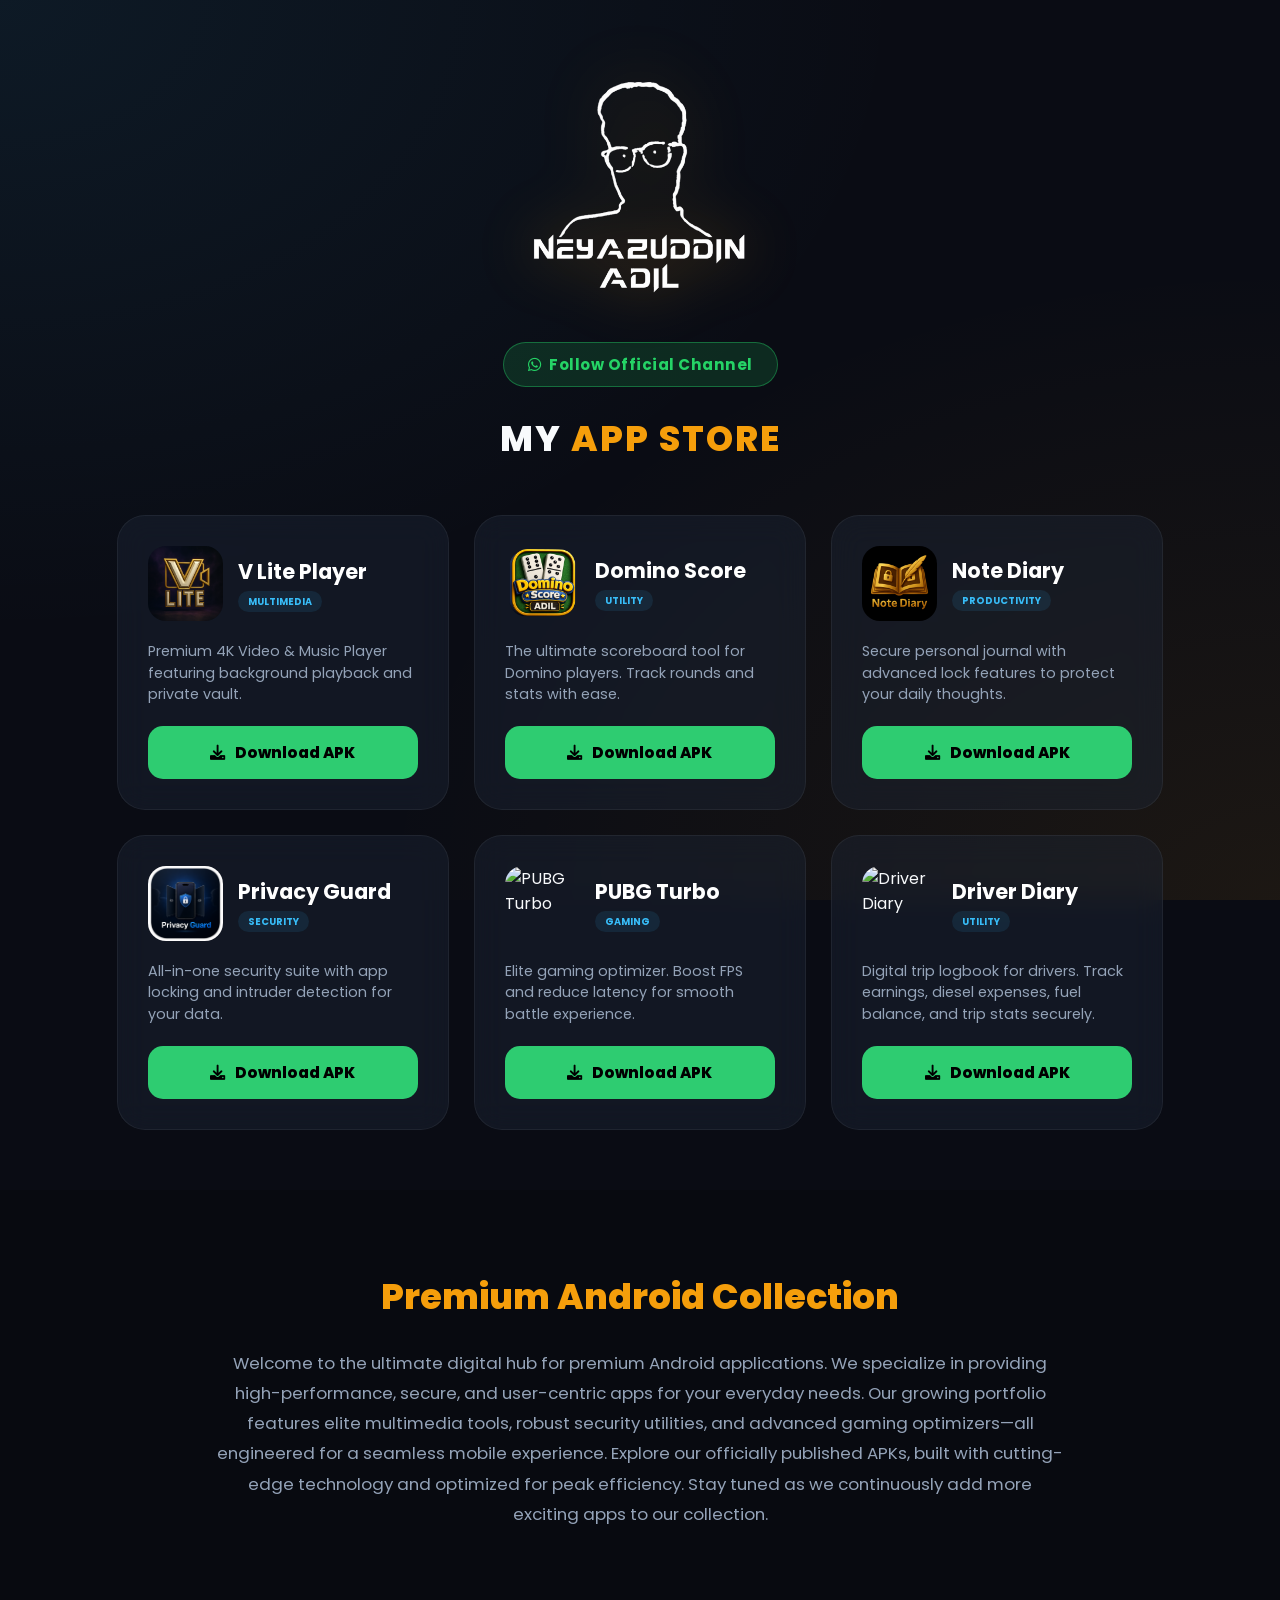
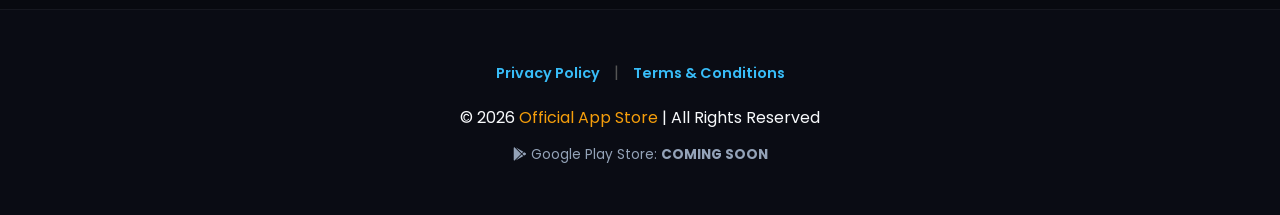
==== index.html @ af8b0c81 "Update index.html" ====
<!DOCTYPE html>
<html lang="en">
<head>
    <meta charset="UTF-8">
    <meta name="viewport" content="width=device-width, initial-scale=1.0">
    <title>Premium App Store | Official Android Collection</title>
    <link rel="stylesheet" href="style.css">
    <link rel="stylesheet" href="https://cdnjs.cloudflare.com/ajax/libs/font-awesome/6.0.0/css/all.min.css">
    <link href="https://fonts.googleapis.com/css2?family=Poppins:wght@300;400;600;800&display=swap" rel="stylesheet">
</head>
<body>

    <!-- TOP SECTION: Logo, WhatsApp Channel Button and Title -->
    <header class="hero">
        <div class="hero-content">
            <img src="logo.png" alt="Dev Logo" class="hero-logo">
            
            <!-- OFFICIAL WHATSAPP CHANNEL BUTTON -->
            <div class="follow-section">
                <a href="https://whatsapp.com/channel/0029VbCI6YzKwqSX5oDq5Q0c" class="follow-btn" target="_blank">
                    <i class="fa-brands fa-whatsapp"></i> Follow Official Channel
                </a>
            </div>

            <h1 class="main-title">MY <span class="gold-text">APP STORE</span></h1>
        </div>
    </header>

    <!-- APPS GRID SECTION -->
    <section class="apps-section" id="apps">
        <div class="app-grid">
            
            <!-- App 1: V Lite Player -->
            <div class="app-card">
                <div class="app-top">
                    <img src="vlite.png" alt="V Lite" class="app-icon">
                    <div class="title-grp">
                        <h3>V Lite Player</h3>
                        <span class="badge">Multimedia</span>
                    </div>
                </div>
                <p>Premium 4K Video & Music Player featuring background playback and private vault.</p>
                <a href="https://github.com/neyazuddin-apps/V-Lite-Player/releases/download/v1.0.0/V.Lite_1.0.0.apk" class="download-btn">
                    <i class="fa-solid fa-download"></i> Download APK
                </a>
            </div>

            <!-- App 2: Domino Score -->
            <div class="app-card">
                <div class="app-top">
                    <img src="domino.png" alt="Domino" class="app-icon">
                    <div class="title-grp">
                        <h3>Domino Score</h3>
                        <span class="badge">Utility</span>
                    </div>
                </div>
                <p>The ultimate scoreboard tool for Domino players. Track rounds and stats with ease.</p>
                <a href="https://github.com/neyazuddin-apps/Domino-Score-/releases/download/v1.0.0/Domino.Score_1.0.apk" class="download-btn">
                    <i class="fa-solid fa-download"></i> Download APK
                </a>
            </div>

            <!-- App 3: Note Diary -->
            <div class="app-card">
                <div class="app-top">
                    <img src="note.png" alt="Note Diary" class="app-icon">
                    <div class="title-grp">
                        <h3>Note Diary</h3>
                        <span class="badge">Productivity</span>
                    </div>
                </div>
                <p>Secure personal journal with advanced lock features to protect your daily thoughts.</p>
                <a href="https://github.com/neyazuddin-apps/Note-Diary/releases/download/v1.0.0/Note.Diary_1.0.apk" class="download-btn">
                    <i class="fa-solid fa-download"></i> Download APK
                </a>
            </div>

            <!-- App 4: Privacy Guard -->
            <div class="app-card">
                <div class="app-top">
                    <img src="privacy.png" alt="Privacy Guard" class="app-icon">
                    <div class="title-grp">
                        <h3>Privacy Guard</h3>
                        <span class="badge">Security</span>
                    </div>
                </div>
                <p>All-in-one security suite with app locking and intruder detection for your data.</p>
                <a href="https://github.com/neyazuddin-apps/Privacy-Guard/releases/download/v1.0.0/Privacy.Guard_1.0.apk" class="download-btn">
                    <i class="fa-solid fa-download"></i> Download APK
                </a>
            </div>

            <!-- App 5: PUBG Turbo -->
            <div class="app-card">
                <div class="app-top">
                    <img src="pubg.png" alt="PUBG Turbo" class="app-icon">
                    <div class="title-grp">
                        <h3>PUBG Turbo</h3>
                        <span class="badge">Gaming</span>
                    </div>
                </div>
                <p>Elite gaming optimizer. Boost FPS and reduce latency for smooth battle experience.</p>
                <a href="https://github.com/neyazuddin-apps/PUBG-Turbo/releases/download/v1.0.0/PUBG.TURBO_1.0.apk" class="download-btn">
                    <i class="fa-solid fa-download"></i> Download APK
                </a>
            </div>

            <!-- App 6: Driver Diary (Sabse Niche) -->
            <div class="app-card">
                <div class="app-top">
                    <img src="driver.png" alt="Driver Diary" class="app-icon">
                    <div class="title-grp">
                        <h3>Driver Diary</h3>
                        <span class="badge">Utility</span>
                    </div>
                </div>
                <p>Digital trip logbook for drivers. Track earnings, diesel expenses, fuel balance, and trip stats securely.</p>
                <a href="https://github.com/neyazuddin-apps/Driver-Diary/releases/download/v1.0/Driver-Diary-v1.0.apk" class="download-btn">
                    <i class="fa-solid fa-download"></i> Download APK
                </a>
            </div>

        </div>
    </section>

    <!-- BOTTOM SECTION: General Details -->
    <section class="details-section">
        <div class="details-content">
            <h2 class="gold-text">Premium Android Collection</h2>
            <p>Welcome to the ultimate digital hub for premium Android applications. We specialize in providing high-performance, secure, and user-centric apps for your everyday needs. Our growing portfolio features elite multimedia tools, robust security utilities, and advanced gaming optimizers—all engineered for a seamless mobile experience. Explore our officially published APKs, built with cutting-edge technology and optimized for peak efficiency. Stay tuned as we continuously add more exciting apps to our collection.</p>
        </div>
    </section>

    <!-- FOOTER: Policy Links -->
    <footer>
        <div class="footer-links">
            <a href="privacy.html">Privacy Policy</a>
            <span class="separator">|</span>
            <a href="terms.html">Terms &amp; Conditions</a>
        </div>
        <p>&copy; 2026 <span class="gold-text">Official App Store</span> | All Rights Reserved</p>
        <div class="footer-tags">
            <span><i class="fa-brands fa-google-play"></i> Google Play Store: <b>COMING SOON</b></span>
        </div>
    </footer>

</body>
</html>
---- style.css ----
:root {
    --bg-main: #0a0c14;
    --bg-surface: rgba(30, 41, 59, 0.4);
    --accent: #38bdf8;
    --green-btn: #2ecc71;
    --whatsapp: #25D366; /* WhatsApp Official Green */
    --gold: #f59e0b;
    --text-main: #f8fafc;
    --text-dim: #94a3b8;
}

* { margin: 0; padding: 0; box-sizing: border-box; font-family: 'Poppins', sans-serif; }

body {
    background: var(--bg-main);
    background-image: 
        radial-gradient(at 0% 0%, rgba(56, 189, 248, 0.08) 0px, transparent 50%),
        radial-gradient(at 100% 100%, rgba(245, 158, 11, 0.08) 0px, transparent 50%);
    background-attachment: fixed;
    color: var(--text-main);
    overflow-x: hidden;
    scroll-behavior: smooth;
}

/* --- Top Header Section --- */
.hero {
    padding: 60px 20px 20px 20px;
    text-align: center;
}

.hero-logo { 
    width: 260px; 
    height: auto;
    filter: drop-shadow(0 0 30px rgba(245, 158, 11, 0.4));
}

/* --- WhatsApp Join Button --- */
.follow-section {
    margin-top: 15px;
    margin-bottom: 25px;
}

.follow-btn {
    display: inline-flex;
    align-items: center;
    gap: 8px;
    background: rgba(37, 211, 102, 0.15); /* Glassy WhatsApp Green */
    color: var(--whatsapp);
    border: 1px solid rgba(37, 211, 102, 0.4);
    padding: 10px 24px;
    border-radius: 50px;
    font-size: 0.95rem;
    font-weight: 700;
    text-decoration: none;
    transition: 0.3s ease;
    letter-spacing: 0.5px;
}

.follow-btn:hover {
    background: var(--whatsapp);
    color: #0a0c14; /* Dark Text on hover */
    box-shadow: 0 8px 20px rgba(37, 211, 102, 0.3);
    transform: translateY(-3px);
}

.main-title {
    font-size: 2.2rem;
    font-weight: 800;
    margin-top: 10px;
    letter-spacing: 2px;
}

.gold-text { color: var(--gold); }

/* --- Apps Grid Section --- */
.apps-section { 
    padding: 30px 6% 60px 6%;
    max-width: 1200px; 
    margin: 0 auto; 
}

.app-grid {
    display: grid;
    grid-template-columns: repeat(auto-fit, minmax(310px, 1fr));
    gap: 25px;
}

.app-card {
    background: var(--bg-surface);
    backdrop-filter: blur(15px);
    padding: 30px;
    border-radius: 28px;
    border: 1px solid rgba(255, 255, 255, 0.06);
    transition: 0.3s ease;
    display: flex;
    flex-direction: column;
}

.app-card:hover { 
    transform: translateY(-8px); 
    background: rgba(30, 41, 59, 0.6); 
    border-color: var(--accent); 
}

.app-top { display: flex; align-items: center; gap: 15px; margin-bottom: 20px; }
.app-icon { width: 75px; height: 75px; border-radius: 18px; object-fit: cover; }
.title-grp h3 { font-size: 1.3rem; font-weight: 700; color: #fff; }
.badge { font-size: 0.6rem; color: var(--accent); background: rgba(56, 189, 248, 0.1); padding: 4px 10px; border-radius: 50px; font-weight: 700; text-transform: uppercase; }

.app-card p { color: var(--text-dim); line-height: 1.5; margin-bottom: 20px; font-size: 0.9rem; flex-grow: 1; text-align: left; }

.download-stats {
    margin-bottom: 20px;
    font-size: 0.8rem;
    color: var(--accent);
    background: rgba(56, 189, 248, 0.06);
    padding: 8px 12px;
    border-radius: 10px;
    display: inline-flex;
    align-items: center;
    gap: 8px;
    font-weight: 700;
}

.download-btn {
    display: flex;
    align-items: center;
    justify-content: center;
    gap: 10px;
    background-color: var(--green-btn);
    color: #000 !important;
    padding: 15px;
    border-radius: 15px;
    text-decoration: none;
    font-weight: 800;
    font-size: 0.95rem;
    transition: 0.3s;
}

.download-btn:hover { background-color: #27ae60; transform: scale(1.02); box-shadow: 0 5px 15px rgba(46,204,113,0.3); }

/* --- BOTTOM SECTION: Premium Collection (Centered) --- */
.details-section {
    padding: 80px 10%;
    background: rgba(0, 0, 0, 0.2);
    text-align: center;
}

.details-content { max-width: 850px; margin: 0 auto; }
.details-content h2 { font-size: 2.2rem; font-weight: 800; margin-bottom: 25px; }
.details-content p { color: var(--text-dim); line-height: 1.8; font-size: 1.05rem; text-align: center; }
.details-content b { color: var(--gold); }

/* --- Footer & Policy Links --- */
footer { 
    padding: 50px 20px; 
    text-align: center; 
    border-top: 1px solid rgba(255, 255, 255, 0.05); 
}

.footer-links {
    margin-bottom: 20px;
}

.footer-links a {
    color: var(--accent);
    text-decoration: none;
    font-size: 0.9rem;
    font-weight: 600;
    transition: 0.3s;
}

.footer-links a:hover { color: var(--gold); text-decoration: underline; }
.separator { color: #555; margin: 0 10px; }

.footer-tags { margin-top: 15px; color: var(--text-dim); font-size: 0.85rem; }

/* Responsive Adjustments */
@media (max-width: 768px) {
    .hero-logo { width: 220px; }
    .main-title { font-size: 1.8rem; }
    .details-content h2 { font-size: 1.8rem; }
}
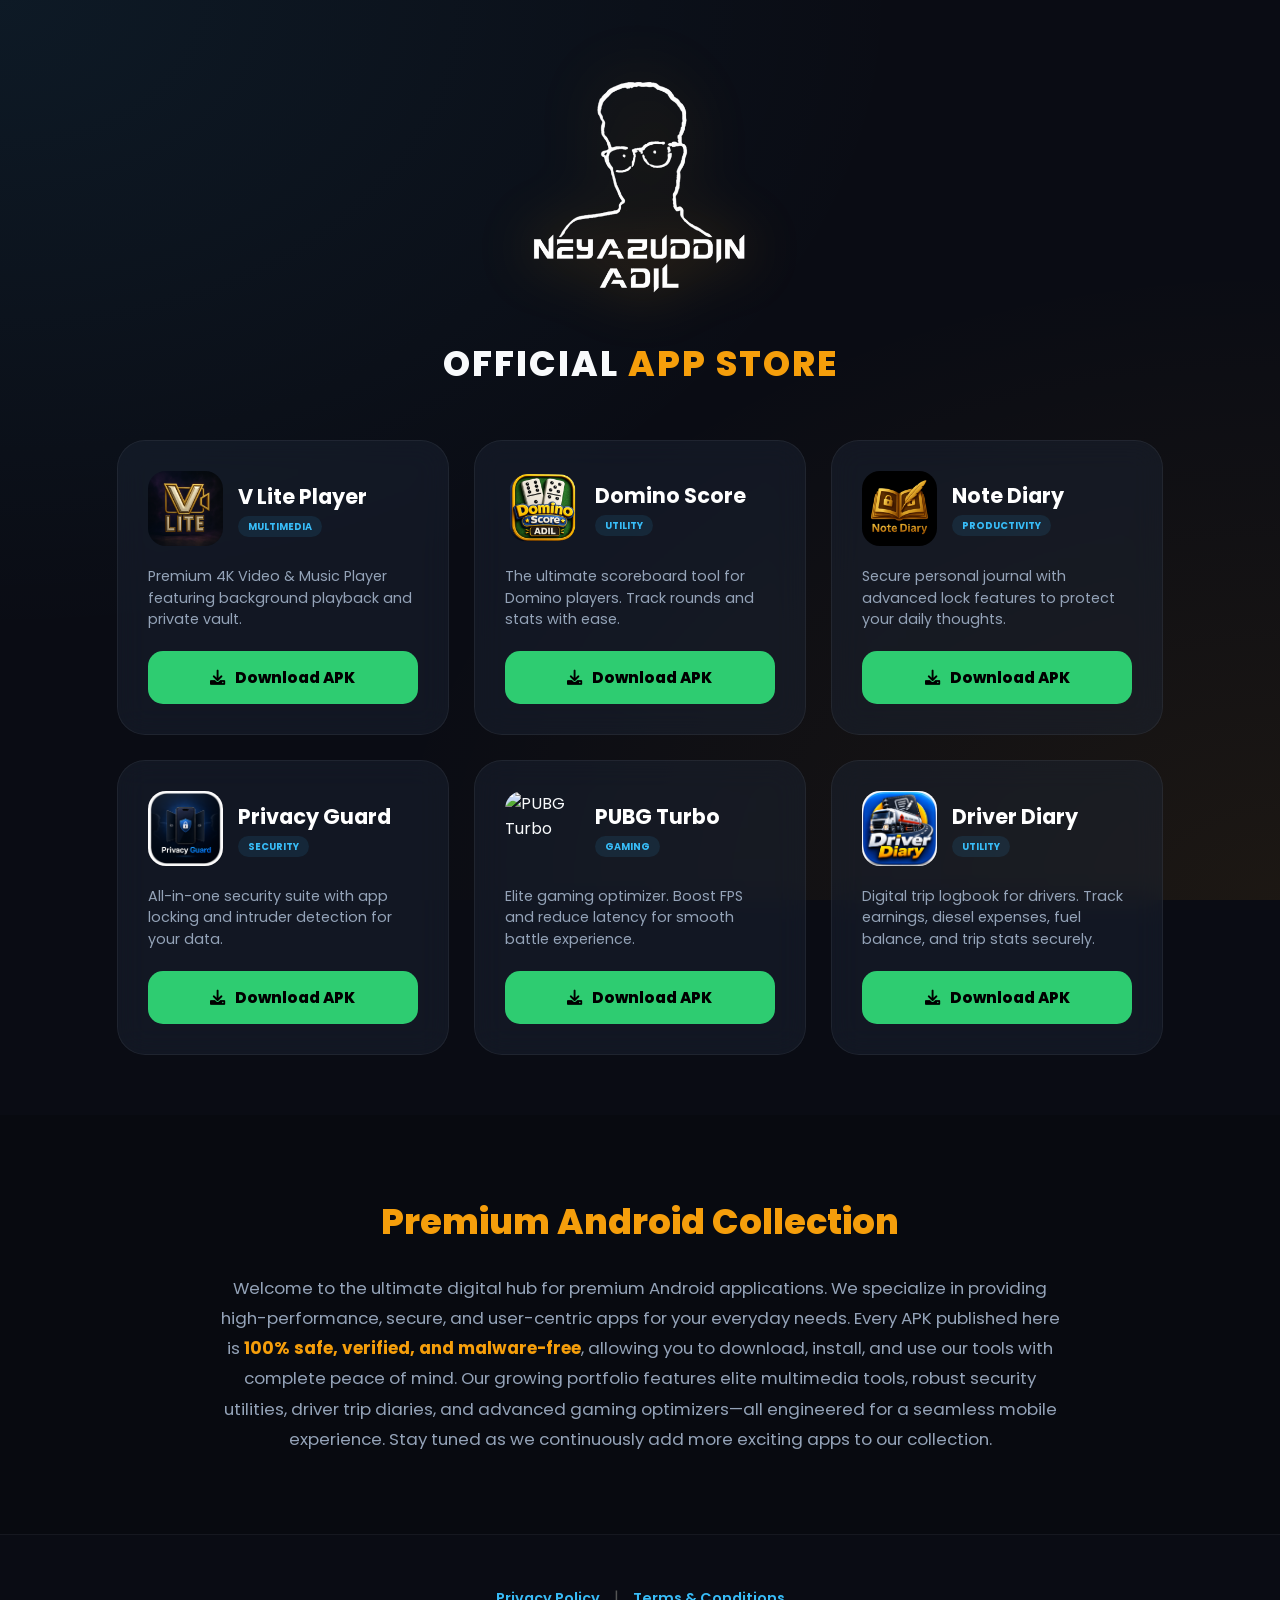
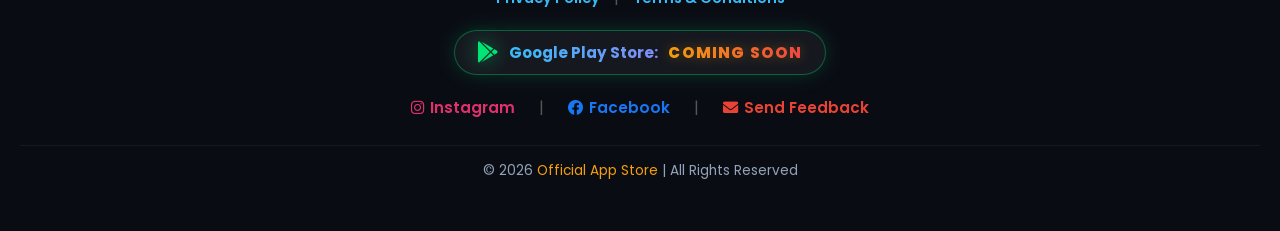
==== commit 2f1d8d97: "Update index.html" ====
--- a/index.html
+++ b/index.html
@@ -3,26 +3,18 @@
 <head>
     <meta charset="UTF-8">
     <meta name="viewport" content="width=device-width, initial-scale=1.0">
-    <title>Premium App Store | Official Android Collection</title>
+    <title>Neyazuddin App Store | Official Android Collection</title>
     <link rel="stylesheet" href="style.css">
     <link rel="stylesheet" href="https://cdnjs.cloudflare.com/ajax/libs/font-awesome/6.0.0/css/all.min.css">
     <link href="https://fonts.googleapis.com/css2?family=Poppins:wght@300;400;600;800&display=swap" rel="stylesheet">
 </head>
 <body>
 
-    <!-- TOP SECTION: Logo, WhatsApp Channel Button and Title -->
+    <!-- TOP SECTION: Logo and Title -->
     <header class="hero">
         <div class="hero-content">
             <img src="logo.png" alt="Dev Logo" class="hero-logo">
-            
-            <!-- OFFICIAL WHATSAPP CHANNEL BUTTON -->
-            <div class="follow-section">
-                <a href="https://whatsapp.com/channel/0029VbCI6YzKwqSX5oDq5Q0c" class="follow-btn" target="_blank">
-                    <i class="fa-brands fa-whatsapp"></i> Follow Official Channel
-                </a>
-            </div>
-
-            <h1 class="main-title">MY <span class="gold-text">APP STORE</span></h1>
+            <h1 class="main-title">OFFICIAL <span class="gold-text">APP STORE</span></h1>
         </div>
     </header>
 
@@ -123,25 +115,61 @@
         </div>
     </section>
 
-    <!-- BOTTOM SECTION: General Details -->
+    <!-- BOTTOM SECTION: 100% Safe & Trusted Apps Assurance -->
     <section class="details-section">
         <div class="details-content">
             <h2 class="gold-text">Premium Android Collection</h2>
-            <p>Welcome to the ultimate digital hub for premium Android applications. We specialize in providing high-performance, secure, and user-centric apps for your everyday needs. Our growing portfolio features elite multimedia tools, robust security utilities, and advanced gaming optimizers—all engineered for a seamless mobile experience. Explore our officially published APKs, built with cutting-edge technology and optimized for peak efficiency. Stay tuned as we continuously add more exciting apps to our collection.</p>
+            <p>Welcome to the ultimate digital hub for premium Android applications. We specialize in providing high-performance, secure, and user-centric apps for your everyday needs. Every APK published here is <b>100% safe, verified, and malware-free</b>, allowing you to download, install, and use our tools with complete peace of mind. Our growing portfolio features elite multimedia tools, robust security utilities, driver trip diaries, and advanced gaming optimizers—all engineered for a seamless mobile experience. Stay tuned as we continuously add more exciting apps to our collection.</p>
         </div>
     </section>
 
-    <!-- FOOTER: Policy Links -->
+    <!-- FOOTER: Policy Links, Play Store Badge, Socials & Bottom Copyright -->
     <footer>
         <div class="footer-links">
             <a href="privacy.html">Privacy Policy</a>
             <span class="separator">|</span>
             <a href="terms.html">Terms &amp; Conditions</a>
         </div>
-        <p>&copy; 2026 <span class="gold-text">Official App Store</span> | All Rights Reserved</p>
-        <div class="footer-tags">
-            <span><i class="fa-brands fa-google-play"></i> Google Play Store: <b>COMING SOON</b></span>
+
+        <!-- 🎨 COLORFUL & GLOWING GOOGLE PLAY STORE BADGE -->
+        <div class="footer-tags" style="margin: 18px 0 20px 0;">
+            <span style="display: inline-flex; align-items: center; gap: 10px; background: rgba(255, 255, 255, 0.05); padding: 10px 22px; border-radius: 50px; border: 1px solid rgba(0, 230, 118, 0.35); box-shadow: 0 0 20px rgba(0, 230, 118, 0.18);">
+                <!-- Glowing Google Play Logo -->
+                <i class="fa-brands fa-google-play" style="color: #00E676; font-size: 1.35rem; filter: drop-shadow(0 0 10px rgba(0, 230, 118, 0.6));"></i>
+                
+                <!-- Colorful Gradient Title -->
+                <span style="background: linear-gradient(90deg, #38BDF8, #818CF8); -webkit-background-clip: text; -webkit-text-fill-color: transparent; font-weight: 700; font-size: 0.95rem;">Google Play Store:</span>
+                
+                <!-- Glowing Gold/Orange Coming Soon Badge -->
+                <b style="background: linear-gradient(90deg, #F59E0B, #EF4444); -webkit-background-clip: text; -webkit-text-fill-color: transparent; font-weight: 800; font-size: 0.95rem; letter-spacing: 1.2px; filter: drop-shadow(0 0 6px rgba(245, 158, 11, 0.3));">COMING SOON</b>
+            </span>
         </div>
+
+        <!-- SOCIAL & FEEDBACK LINKS (WhatsApp Removed) -->
+        <div class="social-footer" style="margin: 15px 0 25px 0; display: flex; justify-content: center; align-items: center; gap: 14px; flex-wrap: wrap;">
+            
+            <!-- 1. Instagram -->
+            <a href="https://instagram.com/neyazuddin__adil" target="_blank" style="color: #E1306C; text-decoration: none; font-size: 0.95rem; font-weight: 600; display: inline-flex; align-items: center; gap: 6px;">
+                <i class="fa-brands fa-instagram"></i> Instagram
+            </a>
+            <span class="separator" style="color: #555;">|</span>
+            
+            <!-- 2. Facebook -->
+            <a href="https://www.facebook.com/profile.php?id=100048943242608" target="_blank" style="color: #1877F2; text-decoration: none; font-size: 0.95rem; font-weight: 600; display: inline-flex; align-items: center; gap: 6px;">
+                <i class="fa-brands fa-facebook"></i> Facebook
+            </a>
+            <span class="separator" style="color: #555;">|</span>
+
+            <!-- 3. Feedback Gmail -->
+            <a href="mailto:neyazuddin8882@gmail.com?subject=App%20Feedback%20%26%20Suggestion&amp;body=Hi%20Neyazuddin,%0A%0AI%20am%20using%20your%20apps%20and%20wanted%20to%20share%20this%20feedback:%0A%0A" style="color: #EA4335; text-decoration: none; font-size: 0.95rem; font-weight: 600; display: inline-flex; align-items: center; gap: 6px;">
+                <i class="fa-solid fa-envelope"></i> Send Feedback
+            </a>
+        </div>
+
+        <!-- COPYRIGHT: SABSE NICHE (BILKUL LAST MEIN) -->
+        <p style="margin-top: 20px; font-size: 0.85rem; color: var(--text-dim); border-top: 1px solid rgba(255, 255, 255, 0.05); padding-top: 15px;">
+            &copy; 2026 <span class="gold-text">Official App Store</span> | All Rights Reserved
+        </p>
     </footer>
 
 </body>
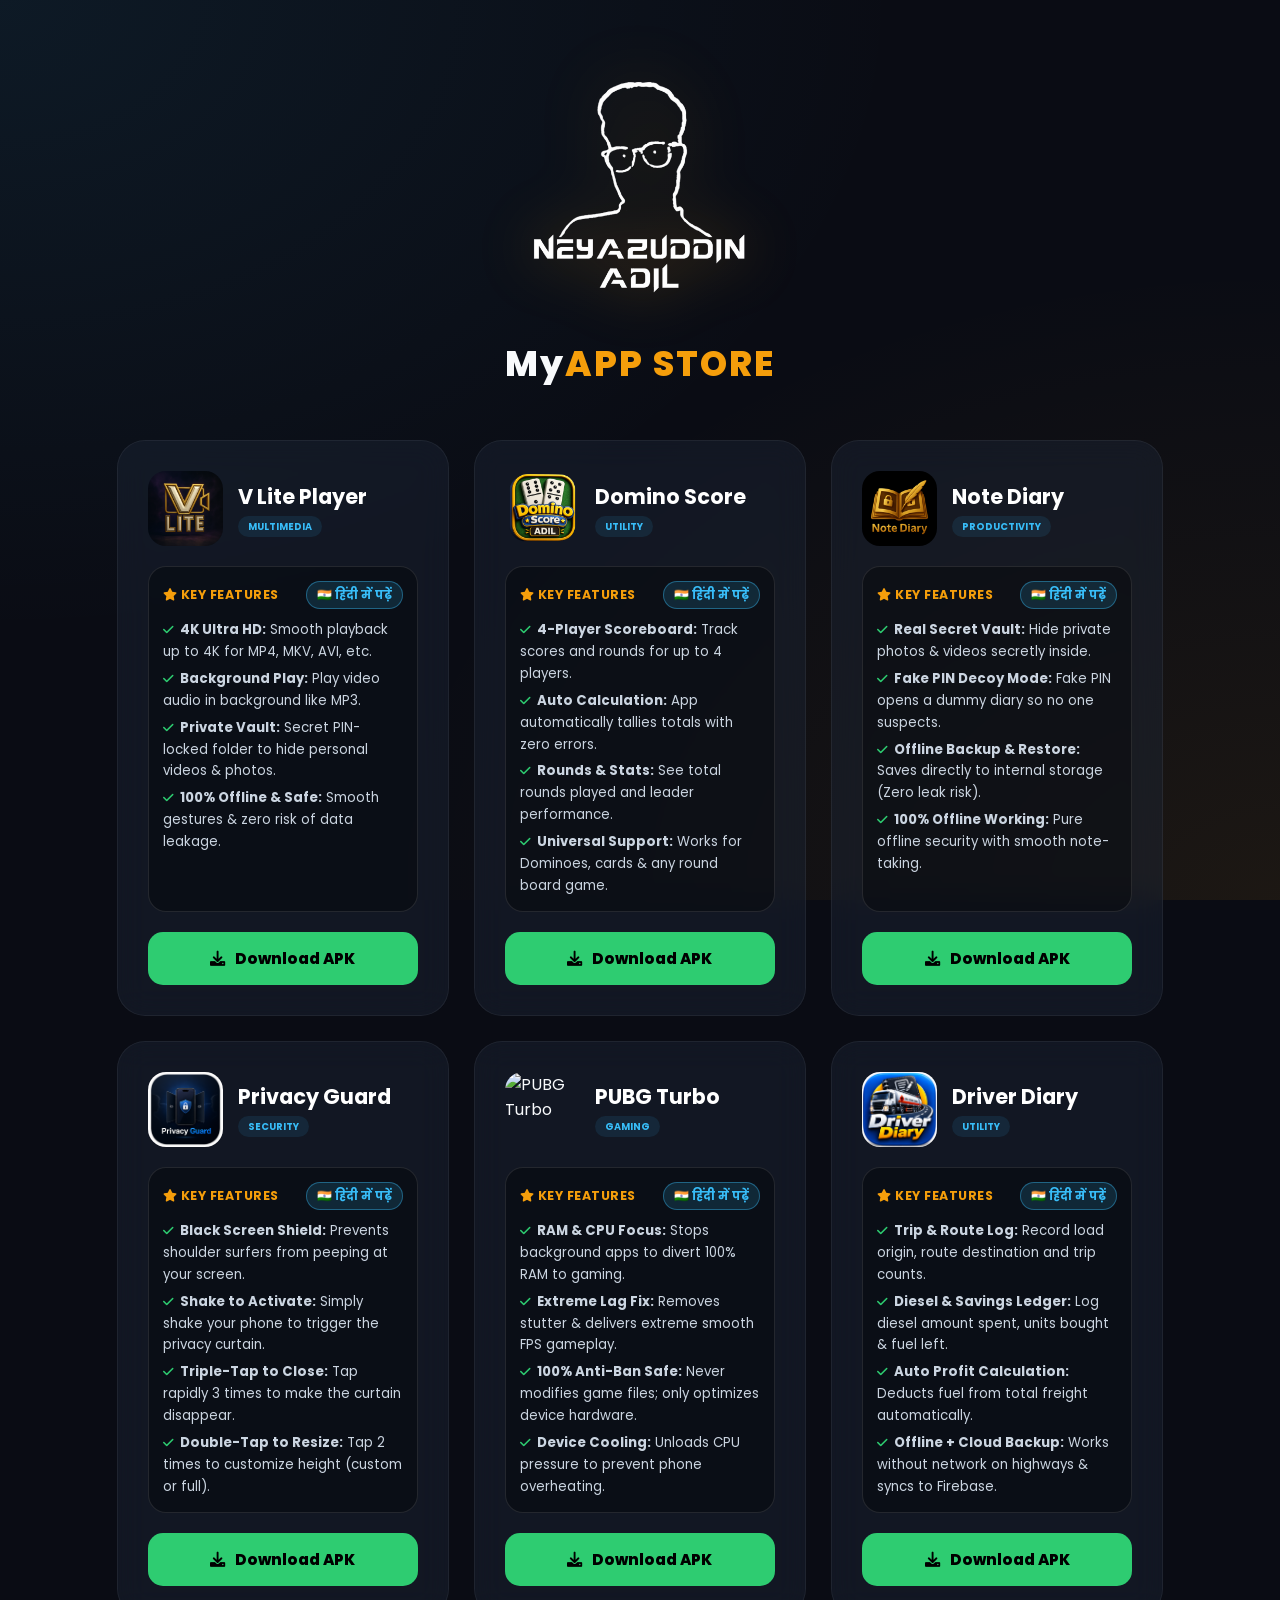
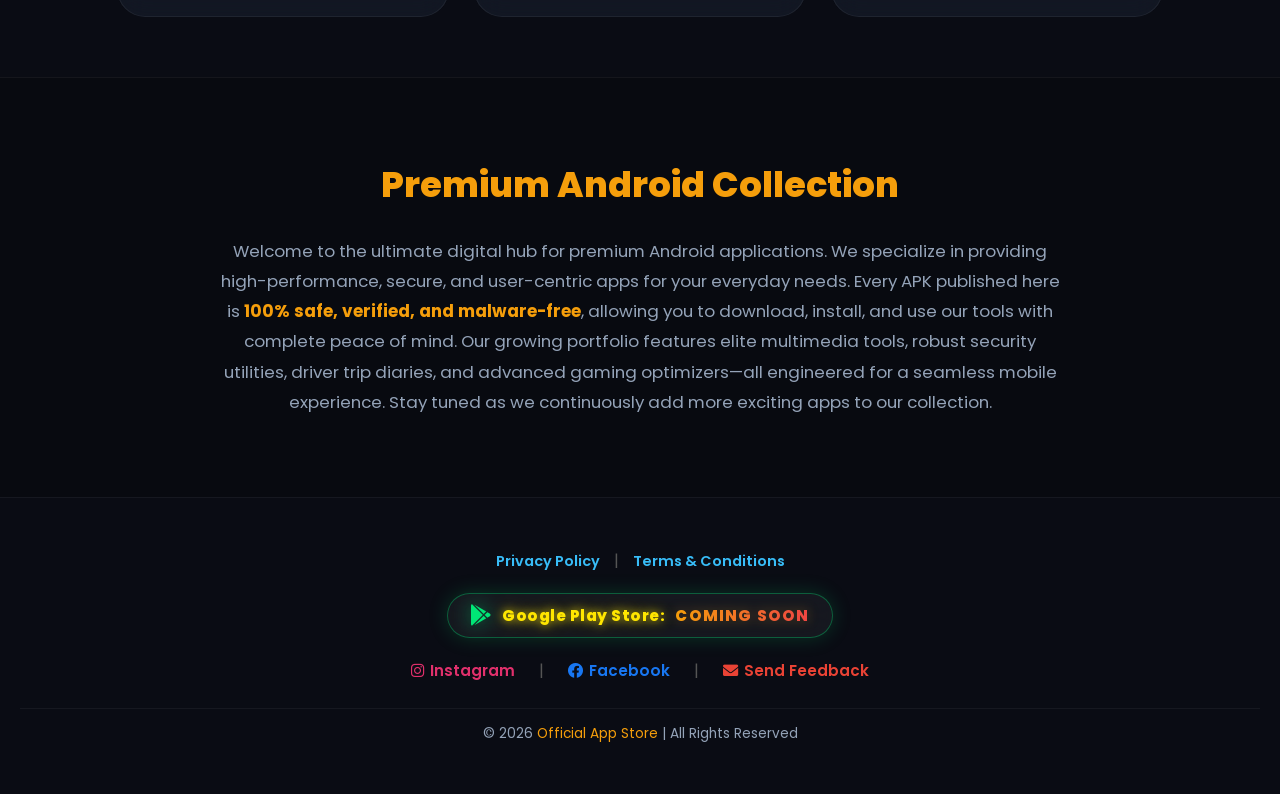
==== commit c0ad53af: "Update index.html" ====
--- a/index.html
+++ b/index.html
@@ -14,7 +14,7 @@
     <header class="hero">
         <div class="hero-content">
             <img src="logo.png" alt="Dev Logo" class="hero-logo">
-            <h1 class="main-title">OFFICIAL <span class="gold-text">APP STORE</span></h1>
+            <h1 class="main-title">My<span class="gold-text">APP STORE</span></h1>
         </div>
     </header>
 
@@ -31,7 +31,35 @@
                         <span class="badge">Multimedia</span>
                     </div>
                 </div>
-                <p>Premium 4K Video & Music Player featuring background playback and private vault.</p>
+
+                <!-- Features Box (Pehle wala paragraph hata diya) -->
+                <div class="features-box" style="margin-bottom: 20px; flex-grow: 1; background: rgba(0, 0, 0, 0.35); border: 1px solid rgba(255, 255, 255, 0.1); border-radius: 18px; padding: 14px;">
+                    <div style="display: flex; justify-content: space-between; align-items: center; margin-bottom: 10px;">
+                        <span style="font-size: 0.78rem; font-weight: 700; color: var(--gold); text-transform: uppercase; letter-spacing: 0.5px;">
+                            <i class="fa-solid fa-star"></i> Key Features
+                        </span>
+                        <button type="button" id="vlite-btn" onclick="toggleLang('vlite')" style="background: rgba(56, 189, 248, 0.15); border: 1px solid rgba(56, 189, 248, 0.4); color: var(--accent); font-size: 0.75rem; font-weight: 700; padding: 4px 10px; border-radius: 20px; cursor: pointer;">
+                            🇮🇳 हिंदी में पढ़ें
+                        </button>
+                    </div>
+
+                    <!-- English Features -->
+                    <ul id="vlite-en" style="list-style: none; padding: 0; margin: 0; font-size: 0.83rem; color: #cbd5e1; line-height: 1.65;">
+                        <li style="margin-bottom: 5px;"><i class="fa-solid fa-check" style="color: var(--green-btn); font-size: 0.75rem; margin-right: 6px;"></i><b>4K Ultra HD:</b> Smooth playback up to 4K for MP4, MKV, AVI, etc.</li>
+                        <li style="margin-bottom: 5px;"><i class="fa-solid fa-check" style="color: var(--green-btn); font-size: 0.75rem; margin-right: 6px;"></i><b>Background Play:</b> Play video audio in background like MP3.</li>
+                        <li style="margin-bottom: 5px;"><i class="fa-solid fa-check" style="color: var(--green-btn); font-size: 0.75rem; margin-right: 6px;"></i><b>Private Vault:</b> Secret PIN-locked folder to hide personal videos &amp; photos.</li>
+                        <li><i class="fa-solid fa-check" style="color: var(--green-btn); font-size: 0.75rem; margin-right: 6px;"></i><b>100% Offline &amp; Safe:</b> Smooth gestures &amp; zero risk of data leakage.</li>
+                    </ul>
+
+                    <!-- Hindi Features -->
+                    <ul id="vlite-hi" style="list-style: none; padding: 0; margin: 0; font-size: 0.83rem; color: #cbd5e1; line-height: 1.65; display: none;">
+                        <li style="margin-bottom: 5px;"><i class="fa-solid fa-check" style="color: var(--green-btn); font-size: 0.75rem; margin-right: 6px;"></i><b>4K अल्ट्रा HD:</b> 4K तक सभी वीडियो और MP3 फॉर्मेट का स्मूथ प्लेबैक।</li>
+                        <li style="margin-bottom: 5px;"><i class="fa-solid fa-check" style="color: var(--green-btn); font-size: 0.75rem; margin-right: 6px;"></i><b>बैकग्राउंड म्यूजिक:</b> वीडियो को MP3 की तरह बैकग्राउंड में चलाएं।</li>
+                        <li style="margin-bottom: 5px;"><i class="fa-solid fa-check" style="color: var(--green-btn); font-size: 0.75rem; margin-right: 6px;"></i><b>प्राइवेट वॉल्ट:</b> पिन लॉक लगाकर अपनी पर्सनल फोटो-वीडियो छुपाएं।</li>
+                        <li><i class="fa-solid fa-check" style="color: var(--green-btn); font-size: 0.75rem; margin-right: 6px;"></i><b>100% ऑफलाइन:</b> बिल्कुल सेफ, स्मूथ और यूज़र-फ्रेंडली ऐप।</li>
+                    </ul>
+                </div>
+
                 <a href="https://github.com/neyazuddin-apps/V-Lite-Player/releases/download/v1.0.0/V.Lite_1.0.0.apk" class="download-btn">
                     <i class="fa-solid fa-download"></i> Download APK
                 </a>
@@ -46,7 +74,35 @@
                         <span class="badge">Utility</span>
                     </div>
                 </div>
-                <p>The ultimate scoreboard tool for Domino players. Track rounds and stats with ease.</p>
+
+                <!-- Features Box -->
+                <div class="features-box" style="margin-bottom: 20px; flex-grow: 1; background: rgba(0, 0, 0, 0.35); border: 1px solid rgba(255, 255, 255, 0.1); border-radius: 18px; padding: 14px;">
+                    <div style="display: flex; justify-content: space-between; align-items: center; margin-bottom: 10px;">
+                        <span style="font-size: 0.78rem; font-weight: 700; color: var(--gold); text-transform: uppercase; letter-spacing: 0.5px;">
+                            <i class="fa-solid fa-star"></i> Key Features
+                        </span>
+                        <button type="button" id="domino-btn" onclick="toggleLang('domino')" style="background: rgba(56, 189, 248, 0.15); border: 1px solid rgba(56, 189, 248, 0.4); color: var(--accent); font-size: 0.75rem; font-weight: 700; padding: 4px 10px; border-radius: 20px; cursor: pointer;">
+                            🇮🇳 हिंदी में पढ़ें
+                        </button>
+                    </div>
+
+                    <!-- English Features -->
+                    <ul id="domino-en" style="list-style: none; padding: 0; margin: 0; font-size: 0.83rem; color: #cbd5e1; line-height: 1.65;">
+                        <li style="margin-bottom: 5px;"><i class="fa-solid fa-check" style="color: var(--green-btn); font-size: 0.75rem; margin-right: 6px;"></i><b>4-Player Scoreboard:</b> Track scores and rounds for up to 4 players.</li>
+                        <li style="margin-bottom: 5px;"><i class="fa-solid fa-check" style="color: var(--green-btn); font-size: 0.75rem; margin-right: 6px;"></i><b>Auto Calculation:</b> App automatically tallies totals with zero errors.</li>
+                        <li style="margin-bottom: 5px;"><i class="fa-solid fa-check" style="color: var(--green-btn); font-size: 0.75rem; margin-right: 6px;"></i><b>Rounds &amp; Stats:</b> See total rounds played and leader performance.</li>
+                        <li><i class="fa-solid fa-check" style="color: var(--green-btn); font-size: 0.75rem; margin-right: 6px;"></i><b>Universal Support:</b> Works for Dominoes, cards &amp; any round board game.</li>
+                    </ul>
+
+                    <!-- Hindi Features -->
+                    <ul id="domino-hi" style="list-style: none; padding: 0; margin: 0; font-size: 0.83rem; color: #cbd5e1; line-height: 1.65; display: none;">
+                        <li style="margin-bottom: 5px;"><i class="fa-solid fa-check" style="color: var(--green-btn); font-size: 0.75rem; margin-right: 6px;"></i><b>4 प्लेयर्स स्कोरकार्ड:</b> एक साथ 4 खिलाड़ियों के पॉइंट्स का सटीक हिसाब।</li>
+                        <li style="margin-bottom: 5px;"><i class="fa-solid fa-check" style="color: var(--green-btn); font-size: 0.75rem; margin-right: 6px;"></i><b>ऑटोमैटिक जोड़:</b> ऐप खुद सभी राउंड के स्कोर जोड़ेगा, गलती की गुंजाइश नहीं।</li>
+                        <li style="margin-bottom: 5px;"><i class="fa-solid fa-check" style="color: var(--green-btn); font-size: 0.75rem; margin-right: 6px;"></i><b>राउंड स्टैट्स:</b> कुल कितने राउंड गेम चला और किसका स्कोर सबसे आगे है।</li>
+                        <li><i class="fa-solid fa-check" style="color: var(--green-btn); font-size: 0.75rem; margin-right: 6px;"></i><b>सभी गेम्स के लिए:</b> डोमिनो, ताश या किसी भी राउंड वाले गेम में काम करे।</li>
+                    </ul>
+                </div>
+
                 <a href="https://github.com/neyazuddin-apps/Domino-Score-/releases/download/v1.0.0/Domino.Score_1.0.apk" class="download-btn">
                     <i class="fa-solid fa-download"></i> Download APK
                 </a>
@@ -61,7 +117,35 @@
                         <span class="badge">Productivity</span>
                     </div>
                 </div>
-                <p>Secure personal journal with advanced lock features to protect your daily thoughts.</p>
+
+                <!-- Features Box -->
+                <div class="features-box" style="margin-bottom: 20px; flex-grow: 1; background: rgba(0, 0, 0, 0.35); border: 1px solid rgba(255, 255, 255, 0.1); border-radius: 18px; padding: 14px;">
+                    <div style="display: flex; justify-content: space-between; align-items: center; margin-bottom: 10px;">
+                        <span style="font-size: 0.78rem; font-weight: 700; color: var(--gold); text-transform: uppercase; letter-spacing: 0.5px;">
+                            <i class="fa-solid fa-star"></i> Key Features
+                        </span>
+                        <button type="button" id="note-btn" onclick="toggleLang('note')" style="background: rgba(56, 189, 248, 0.15); border: 1px solid rgba(56, 189, 248, 0.4); color: var(--accent); font-size: 0.75rem; font-weight: 700; padding: 4px 10px; border-radius: 20px; cursor: pointer;">
+                            🇮🇳 हिंदी में पढ़ें
+                        </button>
+                    </div>
+
+                    <!-- English Features -->
+                    <ul id="note-en" style="list-style: none; padding: 0; margin: 0; font-size: 0.83rem; color: #cbd5e1; line-height: 1.65;">
+                        <li style="margin-bottom: 5px;"><i class="fa-solid fa-check" style="color: var(--green-btn); font-size: 0.75rem; margin-right: 6px;"></i><b>Real Secret Vault:</b> Hide private photos &amp; videos secretly inside.</li>
+                        <li style="margin-bottom: 5px;"><i class="fa-solid fa-check" style="color: var(--green-btn); font-size: 0.75rem; margin-right: 6px;"></i><b>Fake PIN Decoy Mode:</b> Fake PIN opens a dummy diary so no one suspects.</li>
+                        <li style="margin-bottom: 5px;"><i class="fa-solid fa-check" style="color: var(--green-btn); font-size: 0.75rem; margin-right: 6px;"></i><b>Offline Backup &amp; Restore:</b> Saves directly to internal storage (Zero leak risk).</li>
+                        <li><i class="fa-solid fa-check" style="color: var(--green-btn); font-size: 0.75rem; margin-right: 6px;"></i><b>100% Offline Working:</b> Pure offline security with smooth note-taking.</li>
+                    </ul>
+
+                    <!-- Hindi Features -->
+                    <ul id="note-hi" style="list-style: none; padding: 0; margin: 0; font-size: 0.83rem; color: #cbd5e1; line-height: 1.65; display: none;">
+                        <li style="margin-bottom: 5px;"><i class="fa-solid fa-check" style="color: var(--green-btn); font-size: 0.75rem; margin-right: 6px;"></i><b>रियल सीक्रेट वॉल्ट:</b> डायरी के अंदर बिना किसी को पता चले फोटो-वीडियो छुपाएं।</li>
+                        <li style="margin-bottom: 5px;"><i class="fa-solid fa-check" style="color: var(--green-btn); font-size: 0.75rem; margin-right: 6px;"></i><b>फेक पिन (नकली पासवर्ड):</b> नकली पिन डालने पर साधारण डायरी खुलेगी।</li>
+                        <li style="margin-bottom: 5px;"><i class="fa-solid fa-check" style="color: var(--green-btn); font-size: 0.75rem; margin-right: 6px;"></i><b>ऑफलाइन बैकअप-रीस्टोर:</b> डेटा सीधे फोन मेमोरी में सेव रहेगा, लीक का 0% डर।</li>
+                        <li><i class="fa-solid fa-check" style="color: var(--green-btn); font-size: 0.75rem; margin-right: 6px;"></i><b>100% ऑफलाइन:</b> बिल्कुल सुरक्षित, स्मूथ और फास्ट नोट-डायरी ऐप।</li>
+                    </ul>
+                </div>
+
                 <a href="https://github.com/neyazuddin-apps/Note-Diary/releases/download/v1.0.0/Note.Diary_1.0.apk" class="download-btn">
                     <i class="fa-solid fa-download"></i> Download APK
                 </a>
@@ -76,7 +160,35 @@
                         <span class="badge">Security</span>
                     </div>
                 </div>
-                <p>All-in-one security suite with app locking and intruder detection for your data.</p>
+
+                <!-- Features Box -->
+                <div class="features-box" style="margin-bottom: 20px; flex-grow: 1; background: rgba(0, 0, 0, 0.35); border: 1px solid rgba(255, 255, 255, 0.1); border-radius: 18px; padding: 14px;">
+                    <div style="display: flex; justify-content: space-between; align-items: center; margin-bottom: 10px;">
+                        <span style="font-size: 0.78rem; font-weight: 700; color: var(--gold); text-transform: uppercase; letter-spacing: 0.5px;">
+                            <i class="fa-solid fa-star"></i> Key Features
+                        </span>
+                        <button type="button" id="privacy-btn" onclick="toggleLang('privacy')" style="background: rgba(56, 189, 248, 0.15); border: 1px solid rgba(56, 189, 248, 0.4); color: var(--accent); font-size: 0.75rem; font-weight: 700; padding: 4px 10px; border-radius: 20px; cursor: pointer;">
+                            🇮🇳 हिंदी में पढ़ें
+                        </button>
+                    </div>
+
+                    <!-- English Features -->
+                    <ul id="privacy-en" style="list-style: none; padding: 0; margin: 0; font-size: 0.83rem; color: #cbd5e1; line-height: 1.65;">
+                        <li style="margin-bottom: 5px;"><i class="fa-solid fa-check" style="color: var(--green-btn); font-size: 0.75rem; margin-right: 6px;"></i><b>Black Screen Shield:</b> Prevents shoulder surfers from peeping at your screen.</li>
+                        <li style="margin-bottom: 5px;"><i class="fa-solid fa-check" style="color: var(--green-btn); font-size: 0.75rem; margin-right: 6px;"></i><b>Shake to Activate:</b> Simply shake your phone to trigger the privacy curtain.</li>
+                        <li style="margin-bottom: 5px;"><i class="fa-solid fa-check" style="color: var(--green-btn); font-size: 0.75rem; margin-right: 6px;"></i><b>Triple-Tap to Close:</b> Tap rapidly 3 times to make the curtain disappear.</li>
+                        <li><i class="fa-solid fa-check" style="color: var(--green-btn); font-size: 0.75rem; margin-right: 6px;"></i><b>Double-Tap to Resize:</b> Tap 2 times to customize height (custom or full).</li>
+                    </ul>
+
+                    <!-- Hindi Features -->
+                    <ul id="privacy-hi" style="list-style: none; padding: 0; margin: 0; font-size: 0.83rem; color: #cbd5e1; line-height: 1.65; display: none;">
+                        <li style="margin-bottom: 5px;"><i class="fa-solid fa-check" style="color: var(--green-btn); font-size: 0.75rem; margin-right: 6px;"></i><b>एंटी-पीपिंग काला पर्दा:</b> स्क्रीन पर पर्दा बना दे ताकि बगल वाला न झांक सके।</li>
+                        <li style="margin-bottom: 5px;"><i class="fa-solid fa-check" style="color: var(--green-btn); font-size: 0.75rem; margin-right: 6px;"></i><b>हिलाते ही चालू (Shake):</b> फोन को हल्का सा हिलाते ही पर्दा ऑन हो जाएगा।</li>
+                        <li style="margin-bottom: 5px;"><i class="fa-solid fa-check" style="color: var(--green-btn); font-size: 0.75rem; margin-right: 6px;"></i><b>3 बार टैप करके हटाएं:</b> पर्दे पर लगातार 3 बार दबाते ही पर्दा गायब होगा।</li>
+                        <li><i class="fa-solid fa-check" style="color: var(--green-btn); font-size: 0.75rem; margin-right: 6px;"></i><b>2 बार टैप करके साइज बदलें:</b> लगातार 2 बार दबाकर पर्दा छोटा या फुल करें।</li>
+                    </ul>
+                </div>
+
                 <a href="https://github.com/neyazuddin-apps/Privacy-Guard/releases/download/v1.0.0/Privacy.Guard_1.0.apk" class="download-btn">
                     <i class="fa-solid fa-download"></i> Download APK
                 </a>
@@ -91,7 +203,35 @@
                         <span class="badge">Gaming</span>
                     </div>
                 </div>
-                <p>Elite gaming optimizer. Boost FPS and reduce latency for smooth battle experience.</p>
+
+                <!-- Features Box -->
+                <div class="features-box" style="margin-bottom: 20px; flex-grow: 1; background: rgba(0, 0, 0, 0.35); border: 1px solid rgba(255, 255, 255, 0.1); border-radius: 18px; padding: 14px;">
+                    <div style="display: flex; justify-content: space-between; align-items: center; margin-bottom: 10px;">
+                        <span style="font-size: 0.78rem; font-weight: 700; color: var(--gold); text-transform: uppercase; letter-spacing: 0.5px;">
+                            <i class="fa-solid fa-star"></i> Key Features
+                        </span>
+                        <button type="button" id="pubg-btn" onclick="toggleLang('pubg')" style="background: rgba(56, 189, 248, 0.15); border: 1px solid rgba(56, 189, 248, 0.4); color: var(--accent); font-size: 0.75rem; font-weight: 700; padding: 4px 10px; border-radius: 20px; cursor: pointer;">
+                            🇮🇳 हिंदी में पढ़ें
+                        </button>
+                    </div>
+
+                    <!-- English Features -->
+                    <ul id="pubg-en" style="list-style: none; padding: 0; margin: 0; font-size: 0.83rem; color: #cbd5e1; line-height: 1.65;">
+                        <li style="margin-bottom: 5px;"><i class="fa-solid fa-check" style="color: var(--green-btn); font-size: 0.75rem; margin-right: 6px;"></i><b>RAM &amp; CPU Focus:</b> Stops background apps to divert 100% RAM to gaming.</li>
+                        <li style="margin-bottom: 5px;"><i class="fa-solid fa-check" style="color: var(--green-btn); font-size: 0.75rem; margin-right: 6px;"></i><b>Extreme Lag Fix:</b> Removes stutter &amp; delivers extreme smooth FPS gameplay.</li>
+                        <li style="margin-bottom: 5px;"><i class="fa-solid fa-check" style="color: var(--green-btn); font-size: 0.75rem; margin-right: 6px;"></i><b>100% Anti-Ban Safe:</b> Never modifies game files; only optimizes device hardware.</li>
+                        <li><i class="fa-solid fa-check" style="color: var(--green-btn); font-size: 0.75rem; margin-right: 6px;"></i><b>Device Cooling:</b> Unloads CPU pressure to prevent phone overheating.</li>
+                    </ul>
+
+                    <!-- Hindi Features -->
+                    <ul id="pubg-hi" style="list-style: none; padding: 0; margin: 0; font-size: 0.83rem; color: #cbd5e1; line-height: 1.65; display: none;">
+                        <li style="margin-bottom: 5px;"><i class="fa-solid fa-check" style="color: var(--green-btn); font-size: 0.75rem; margin-right: 6px;"></i><b>रैम और सीपीयू फोकस:</b> बैकग्राउंड ऐप्स रोककर पूरी रैम गेम को ट्रांसफर करे।</li>
+                        <li style="margin-bottom: 5px;"><i class="fa-solid fa-check" style="color: var(--green-btn); font-size: 0.75rem; margin-right: 6px;"></i><b>जीरो लैग और हाई FPS:</b> गेम का अटकना बंद करे और सुपर स्मूथ स्पीड दे।</li>
+                        <li style="margin-bottom: 5px;"><i class="fa-solid fa-check" style="color: var(--green-btn); font-size: 0.75rem; margin-right: 6px;"></i><b>100% सुरक्षित (नो बैन):</b> गेम फाइल्स से छेड़छाड़ नहीं करता, 0% बैन रिस्क।</li>
+                        <li><i class="fa-solid fa-check" style="color: var(--green-btn); font-size: 0.75rem; margin-right: 6px;"></i><b>फोन कूलिंग:</b> प्रोसेसर पर लोड घटाकर गेमिंग के दौरान फोन गर्म होने से बचाए।</li>
+                    </ul>
+                </div>
+
                 <a href="https://github.com/neyazuddin-apps/PUBG-Turbo/releases/download/v1.0.0/PUBG.TURBO_1.0.apk" class="download-btn">
                     <i class="fa-solid fa-download"></i> Download APK
                 </a>
@@ -106,7 +246,35 @@
                         <span class="badge">Utility</span>
                     </div>
                 </div>
-                <p>Digital trip logbook for drivers. Track earnings, diesel expenses, fuel balance, and trip stats securely.</p>
+
+                <!-- Features Box -->
+                <div class="features-box" style="margin-bottom: 20px; flex-grow: 1; background: rgba(0, 0, 0, 0.35); border: 1px solid rgba(255, 255, 255, 0.1); border-radius: 18px; padding: 14px;">
+                    <div style="display: flex; justify-content: space-between; align-items: center; margin-bottom: 10px;">
+                        <span style="font-size: 0.78rem; font-weight: 700; color: var(--gold); text-transform: uppercase; letter-spacing: 0.5px;">
+                            <i class="fa-solid fa-star"></i> Key Features
+                        </span>
+                        <button type="button" id="driver-btn" onclick="toggleLang('driver')" style="background: rgba(56, 189, 248, 0.15); border: 1px solid rgba(56, 189, 248, 0.4); color: var(--accent); font-size: 0.75rem; font-weight: 700; padding: 4px 10px; border-radius: 20px; cursor: pointer;">
+                            🇮🇳 हिंदी में पढ़ें
+                        </button>
+                    </div>
+
+                    <!-- English Features -->
+                    <ul id="driver-en" style="list-style: none; padding: 0; margin: 0; font-size: 0.83rem; color: #cbd5e1; line-height: 1.65;">
+                        <li style="margin-bottom: 5px;"><i class="fa-solid fa-check" style="color: var(--green-btn); font-size: 0.75rem; margin-right: 6px;"></i><b>Trip &amp; Route Log:</b> Record load origin, route destination and trip counts.</li>
+                        <li style="margin-bottom: 5px;"><i class="fa-solid fa-check" style="color: var(--green-btn); font-size: 0.75rem; margin-right: 6px;"></i><b>Diesel &amp; Savings Ledger:</b> Log diesel amount spent, units bought &amp; fuel left.</li>
+                        <li style="margin-bottom: 5px;"><i class="fa-solid fa-check" style="color: var(--green-btn); font-size: 0.75rem; margin-right: 6px;"></i><b>Auto Profit Calculation:</b> Deducts fuel from total freight automatically.</li>
+                        <li><i class="fa-solid fa-check" style="color: var(--green-btn); font-size: 0.75rem; margin-right: 6px;"></i><b>Offline + Cloud Backup:</b> Works without network on highways &amp; syncs to Firebase.</li>
+                    </ul>
+
+                    <!-- Hindi Features -->
+                    <ul id="driver-hi" style="list-style: none; padding: 0; margin: 0; font-size: 0.83rem; color: #cbd5e1; line-height: 1.65; display: none;">
+                        <li style="margin-bottom: 5px;"><i class="fa-solid fa-check" style="color: var(--green-btn); font-size: 0.75rem; margin-right: 6px;"></i><b>गाड़ी लोड और रूट हिसाब:</b> गाड़ी कहां लोड हुई, कहां ले जाना है सब नोट करें।</li>
+                        <li style="margin-bottom: 5px;"><i class="fa-solid fa-check" style="color: var(--green-btn); font-size: 0.75rem; margin-right: 6px;"></i><b>डीज़ल और टंकी बैलेंस:</b> कितना भाड़ा मिला, कितने का डीज़ल लिया और कितना बचा।</li>
+                        <li style="margin-bottom: 5px;"><i class="fa-solid fa-check" style="color: var(--green-btn); font-size: 0.75rem; margin-right: 6px;"></i><b>ऑटोमैटिक कुल बचत:</b> भाड़े में से डीज़ल का खर्चा काटकर खुद बची हुई कमाई बताए।</li>
+                        <li><i class="fa-solid fa-check" style="color: var(--green-btn); font-size: 0.75rem; margin-right: 6px;"></i><b>ऑफलाइन + क्लाउड सिंक:</b> हाईवे पर बिना नेटवर्क भी काम करे और डेटा सुरक्षित रखे।</li>
+                    </ul>
+                </div>
+
                 <a href="https://github.com/neyazuddin-apps/Driver-Diary/releases/download/v1.0/Driver-Diary-v1.0.apk" class="download-btn">
                     <i class="fa-solid fa-download"></i> Download APK
                 </a>
@@ -134,18 +302,13 @@
         <!-- 🎨 COLORFUL & GLOWING GOOGLE PLAY STORE BADGE -->
         <div class="footer-tags" style="margin: 18px 0 20px 0;">
             <span style="display: inline-flex; align-items: center; gap: 10px; background: rgba(255, 255, 255, 0.05); padding: 10px 22px; border-radius: 50px; border: 1px solid rgba(0, 230, 118, 0.35); box-shadow: 0 0 20px rgba(0, 230, 118, 0.18);">
-                <!-- Glowing Google Play Logo -->
                 <i class="fa-brands fa-google-play" style="color: #00E676; font-size: 1.35rem; filter: drop-shadow(0 0 10px rgba(0, 230, 118, 0.6));"></i>
-                
-                <!-- Colorful Gradient Title -->
-                <span style="background: linear-gradient(90deg, #38BDF8, #818CF8); -webkit-background-clip: text; -webkit-text-fill-color: transparent; font-weight: 700; font-size: 0.95rem;">Google Play Store:</span>
-                
-                <!-- Glowing Gold/Orange Coming Soon Badge -->
+                <span style="color: #FFE600; font-weight: 800; font-size: 0.95rem; letter-spacing: 0.5px;">Google Play Store:</span>
                 <b style="background: linear-gradient(90deg, #F59E0B, #EF4444); -webkit-background-clip: text; -webkit-text-fill-color: transparent; font-weight: 800; font-size: 0.95rem; letter-spacing: 1.2px; filter: drop-shadow(0 0 6px rgba(245, 158, 11, 0.3));">COMING SOON</b>
             </span>
         </div>
 
-        <!-- SOCIAL & FEEDBACK LINKS (WhatsApp Removed) -->
+        <!-- SOCIAL & FEEDBACK LINKS -->
         <div class="social-footer" style="margin: 15px 0 25px 0; display: flex; justify-content: center; align-items: center; gap: 14px; flex-wrap: wrap;">
             
             <!-- 1. Instagram -->
@@ -166,11 +329,30 @@
             </a>
         </div>
 
-        <!-- COPYRIGHT: SABSE NICHE (BILKUL LAST MEIN) -->
+        <!-- COPYRIGHT: SABSE NICHE -->
         <p style="margin-top: 20px; font-size: 0.85rem; color: var(--text-dim); border-top: 1px solid rgba(255, 255, 255, 0.05); padding-top: 15px;">
             &copy; 2026 <span class="gold-text">Official App Store</span> | All Rights Reserved
         </p>
     </footer>
 
+    <!-- INTERACTIVE HINDI/ENGLISH TOGGLE JAVASCRIPT -->
+    <script>
+        function toggleLang(appId) {
+            const enList = document.getElementById(appId + '-en');
+            const hiList = document.getElementById(appId + '-hi');
+            const btn = document.getElementById(appId + '-btn');
+
+            if (hiList.style.display === 'none') {
+                hiList.style.display = 'block';
+                enList.style.display = 'none';
+                btn.innerHTML = '🇬🇧 View English';
+            } else {
+                hiList.style.display = 'none';
+                enList.style.display = 'block';
+                btn.innerHTML = '🇮🇳 हिंदी में पढ़ें';
+            }
+        }
+    </script>
+
 </body>
 </html>
--- a/style.css
+++ b/style.css
@@ -3,14 +3,20 @@
     --bg-surface: rgba(30, 41, 59, 0.4);
     --accent: #38bdf8;
     --green-btn: #2ecc71;
-    --whatsapp: #25D366; /* WhatsApp Official Green */
+    --whatsapp: #25D366;
     --gold: #f59e0b;
     --text-main: #f8fafc;
     --text-dim: #94a3b8;
 }
 
-* { margin: 0; padding: 0; box-sizing: border-box; font-family: 'Poppins', sans-serif; }
-
+* { 
+    margin: 0; 
+    padding: 0; 
+    box-sizing: border-box; 
+    font-family: 'Poppins', sans-serif; 
+}
+
+/* --- ORIGINAL BLACK BACKGROUND (PHOTO REMOVED) --- */
 body {
     background: var(--bg-main);
     background-image: 
@@ -34,35 +40,6 @@
     filter: drop-shadow(0 0 30px rgba(245, 158, 11, 0.4));
 }
 
-/* --- WhatsApp Join Button --- */
-.follow-section {
-    margin-top: 15px;
-    margin-bottom: 25px;
-}
-
-.follow-btn {
-    display: inline-flex;
-    align-items: center;
-    gap: 8px;
-    background: rgba(37, 211, 102, 0.15); /* Glassy WhatsApp Green */
-    color: var(--whatsapp);
-    border: 1px solid rgba(37, 211, 102, 0.4);
-    padding: 10px 24px;
-    border-radius: 50px;
-    font-size: 0.95rem;
-    font-weight: 700;
-    text-decoration: none;
-    transition: 0.3s ease;
-    letter-spacing: 0.5px;
-}
-
-.follow-btn:hover {
-    background: var(--whatsapp);
-    color: #0a0c14; /* Dark Text on hover */
-    box-shadow: 0 8px 20px rgba(37, 211, 102, 0.3);
-    transform: translateY(-3px);
-}
-
 .main-title {
     font-size: 2.2rem;
     font-weight: 800;
@@ -88,6 +65,7 @@
 .app-card {
     background: var(--bg-surface);
     backdrop-filter: blur(15px);
+    -webkit-backdrop-filter: blur(15px);
     padding: 30px;
     border-radius: 28px;
     border: 1px solid rgba(255, 255, 255, 0.06);
@@ -102,24 +80,43 @@
     border-color: var(--accent); 
 }
 
-.app-top { display: flex; align-items: center; gap: 15px; margin-bottom: 20px; }
-.app-icon { width: 75px; height: 75px; border-radius: 18px; object-fit: cover; }
-.title-grp h3 { font-size: 1.3rem; font-weight: 700; color: #fff; }
-.badge { font-size: 0.6rem; color: var(--accent); background: rgba(56, 189, 248, 0.1); padding: 4px 10px; border-radius: 50px; font-weight: 700; text-transform: uppercase; }
-
-.app-card p { color: var(--text-dim); line-height: 1.5; margin-bottom: 20px; font-size: 0.9rem; flex-grow: 1; text-align: left; }
-
-.download-stats {
-    margin-bottom: 20px;
-    font-size: 0.8rem;
-    color: var(--accent);
-    background: rgba(56, 189, 248, 0.06);
-    padding: 8px 12px;
-    border-radius: 10px;
-    display: inline-flex;
-    align-items: center;
-    gap: 8px;
-    font-weight: 700;
+.app-top { 
+    display: flex; 
+    align-items: center; 
+    gap: 15px; 
+    margin-bottom: 20px; 
+}
+
+.app-icon { 
+    width: 75px; 
+    height: 75px; 
+    border-radius: 18px; 
+    object-fit: cover; 
+}
+
+.title-grp h3 { 
+    font-size: 1.3rem; 
+    font-weight: 700; 
+    color: #fff; 
+}
+
+.badge { 
+    font-size: 0.6rem; 
+    color: var(--accent); 
+    background: rgba(56, 189, 248, 0.1); 
+    padding: 4px 10px; 
+    border-radius: 50px; 
+    font-weight: 700; 
+    text-transform: uppercase; 
+}
+
+.app-card p { 
+    color: var(--text-dim); 
+    line-height: 1.5; 
+    margin-bottom: 20px; 
+    font-size: 0.9rem; 
+    flex-grow: 1; 
+    text-align: left; 
 }
 
 .download-btn {
@@ -137,19 +134,41 @@
     transition: 0.3s;
 }
 
-.download-btn:hover { background-color: #27ae60; transform: scale(1.02); box-shadow: 0 5px 15px rgba(46,204,113,0.3); }
-
-/* --- BOTTOM SECTION: Premium Collection (Centered) --- */
+.download-btn:hover { 
+    background-color: #27ae60; 
+    transform: scale(1.02); 
+    box-shadow: 0 5px 15px rgba(46, 204, 113, 0.3); 
+}
+
+/* --- BOTTOM SECTION: Premium Collection Details --- */
 .details-section {
     padding: 80px 10%;
     background: rgba(0, 0, 0, 0.2);
     text-align: center;
-}
-
-.details-content { max-width: 850px; margin: 0 auto; }
-.details-content h2 { font-size: 2.2rem; font-weight: 800; margin-bottom: 25px; }
-.details-content p { color: var(--text-dim); line-height: 1.8; font-size: 1.05rem; text-align: center; }
-.details-content b { color: var(--gold); }
+    border-top: 1px solid rgba(255, 255, 255, 0.05);
+}
+
+.details-content { 
+    max-width: 850px; 
+    margin: 0 auto; 
+}
+
+.details-content h2 { 
+    font-size: 2.2rem; 
+    font-weight: 800; 
+    margin-bottom: 25px; 
+}
+
+.details-content p { 
+    color: var(--text-dim); 
+    line-height: 1.8; 
+    font-size: 1.05rem; 
+    text-align: center; 
+}
+
+.details-content b { 
+    color: var(--gold); 
+}
 
 /* --- Footer & Policy Links --- */
 footer { 
@@ -170,14 +189,65 @@
     transition: 0.3s;
 }
 
-.footer-links a:hover { color: var(--gold); text-decoration: underline; }
-.separator { color: #555; margin: 0 10px; }
-
-.footer-tags { margin-top: 15px; color: var(--text-dim); font-size: 0.85rem; }
+.footer-links a:hover { 
+    color: var(--gold); 
+    text-decoration: underline; 
+}
+
+.separator { 
+    color: #555; 
+    margin: 0 10px; 
+}
+
+/* 🎮 PLAY STORE BADGE WITH GLOWING YELLOW TEXT */
+.footer-tags {
+    margin: 18px 0 20px 0;
+}
+
+.footer-tags > span {
+    display: inline-flex !important;
+    align-items: center !important;
+    gap: 10px !important;
+    background: rgba(255, 255, 255, 0.05) !important;
+    backdrop-filter: blur(12px) !important;
+    -webkit-backdrop-filter: blur(12px) !important;
+    border: 1px solid rgba(0, 230, 118, 0.35) !important;
+    box-shadow: 0 0 20px rgba(0, 230, 118, 0.18) !important;
+    border-radius: 50px !important;
+    padding: 10px 22px !important;
+}
+
+/* Glowing Yellow Play Store Text (No Inner Box) */
+.footer-tags span span {
+    border: none !important;
+    outline: none !important;
+    background: transparent !important;
+    box-shadow: none !important;
+    padding: 0 !important;
+    margin: 0 !important;
+    color: #FFE600 !important;
+    -webkit-text-fill-color: #FFE600 !important;
+    font-weight: 800 !important;
+    font-size: 0.95rem !important;
+    letter-spacing: 0.5px !important;
+    text-shadow: 0 0 10px rgba(255, 230, 0, 0.8), 0 0 20px rgba(255, 230, 0, 0.4) !important;
+}
+
+/* Footer Social & Feedback Links */
+.social-footer {
+    margin: 15px 0 25px 0;
+}
+
+/* Bottom Copyright */
+footer p {
+    margin-top: 20px;
+    font-size: 0.85rem;
+    color: var(--text-dim);
+}
 
 /* Responsive Adjustments */
 @media (max-width: 768px) {
     .hero-logo { width: 220px; }
     .main-title { font-size: 1.8rem; }
     .details-content h2 { font-size: 1.8rem; }
-}+}
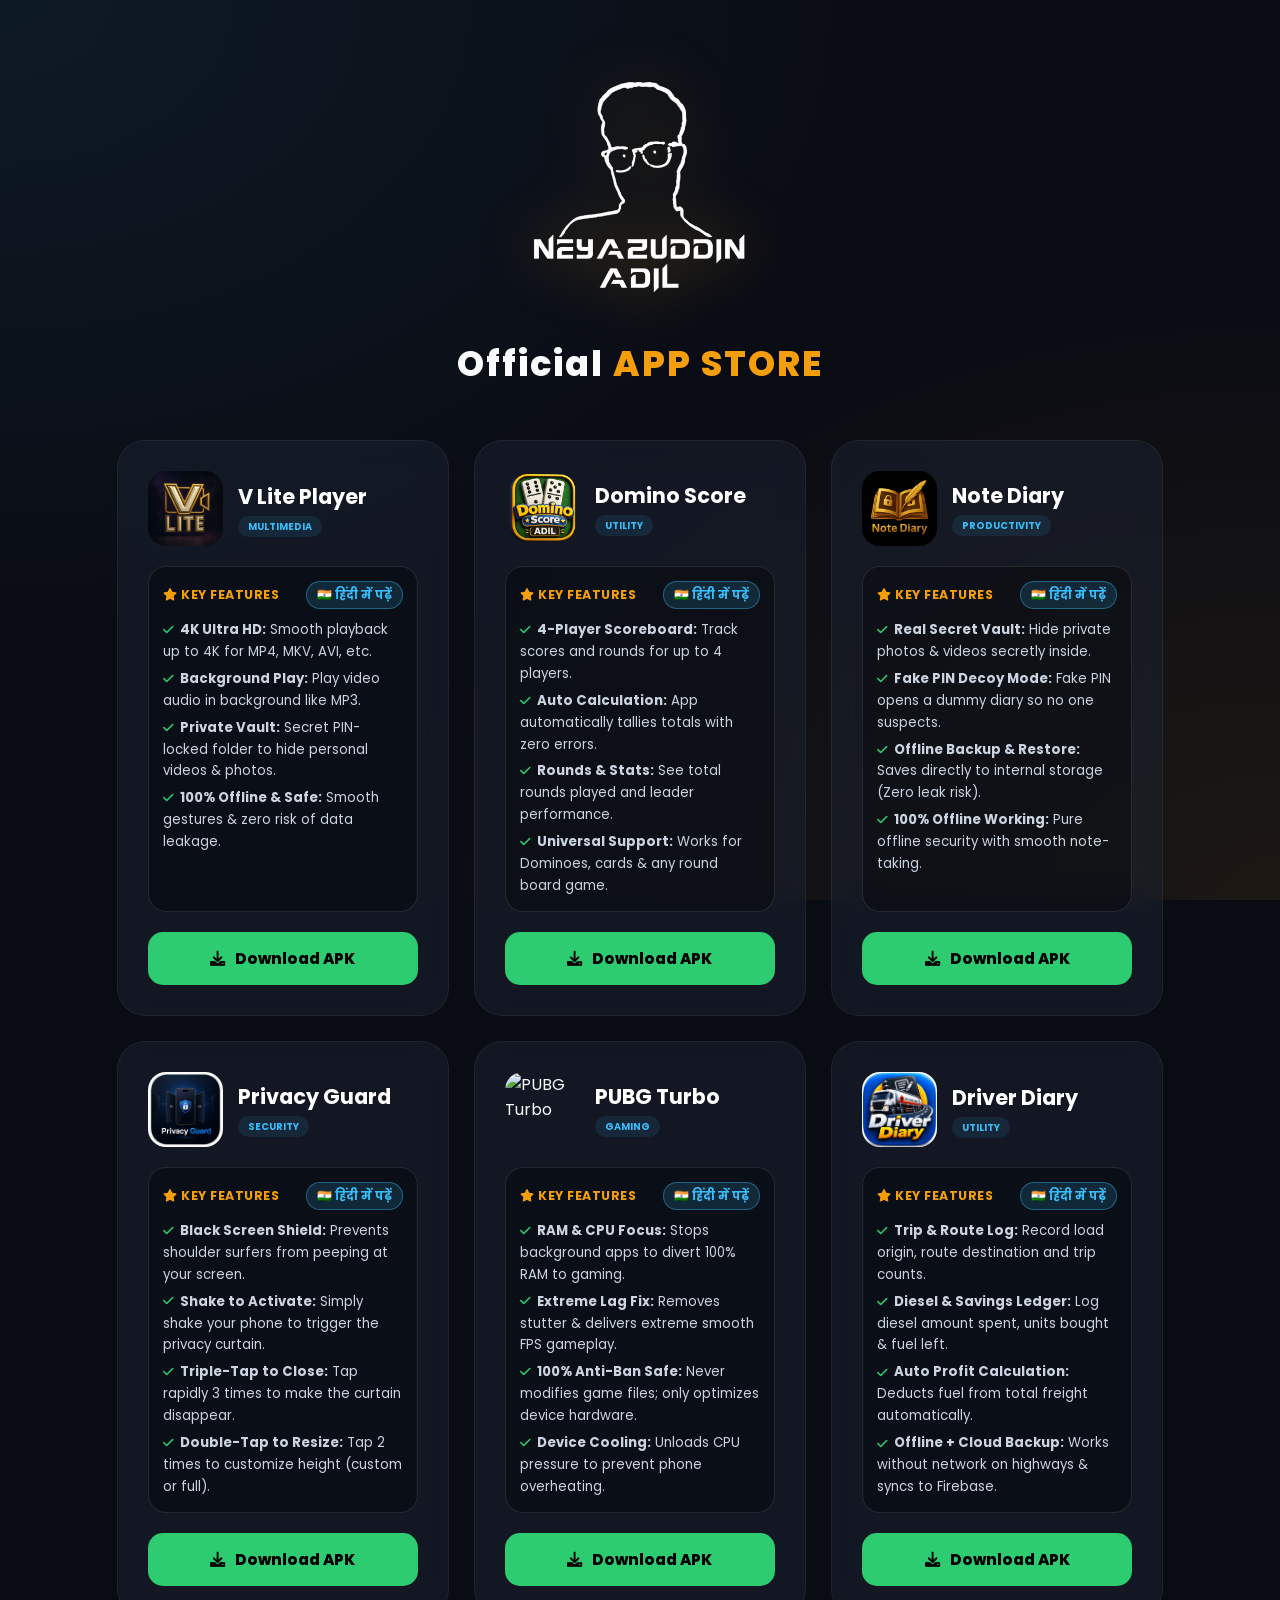
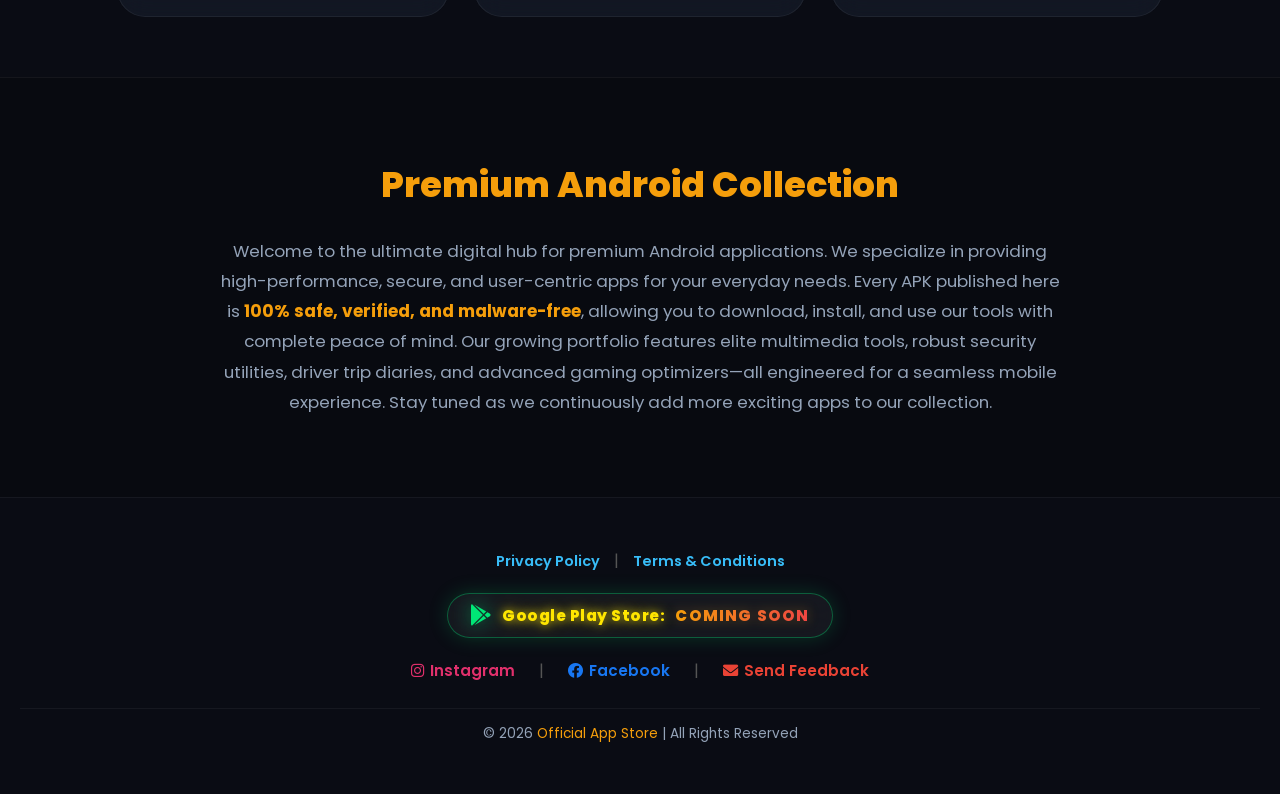
==== commit cb232ca5: "Update index.html" ====
--- a/index.html
+++ b/index.html
@@ -14,7 +14,7 @@
     <header class="hero">
         <div class="hero-content">
             <img src="logo.png" alt="Dev Logo" class="hero-logo">
-            <h1 class="main-title">My<span class="gold-text">APP STORE</span></h1>
+            <h1 class="main-title">Official <span class="gold-text">APP STORE</span></h1>
         </div>
     </header>
 
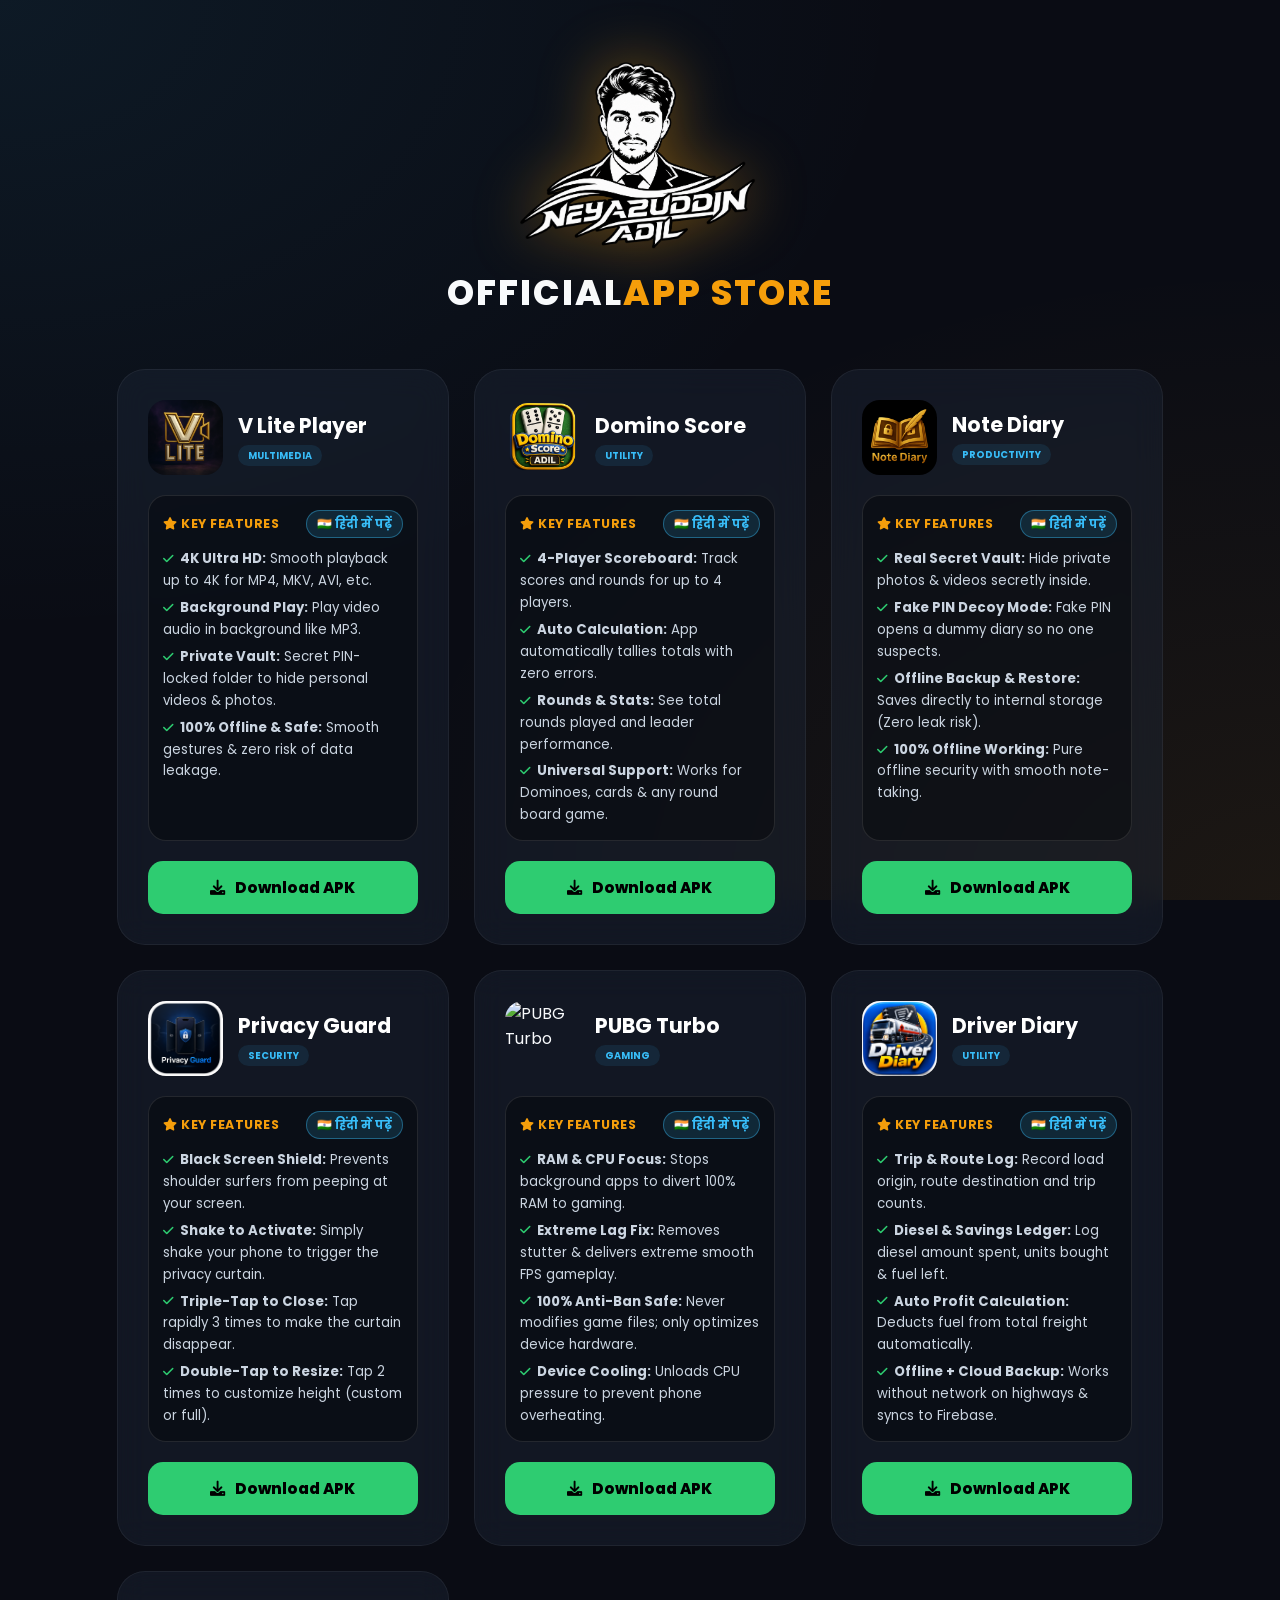
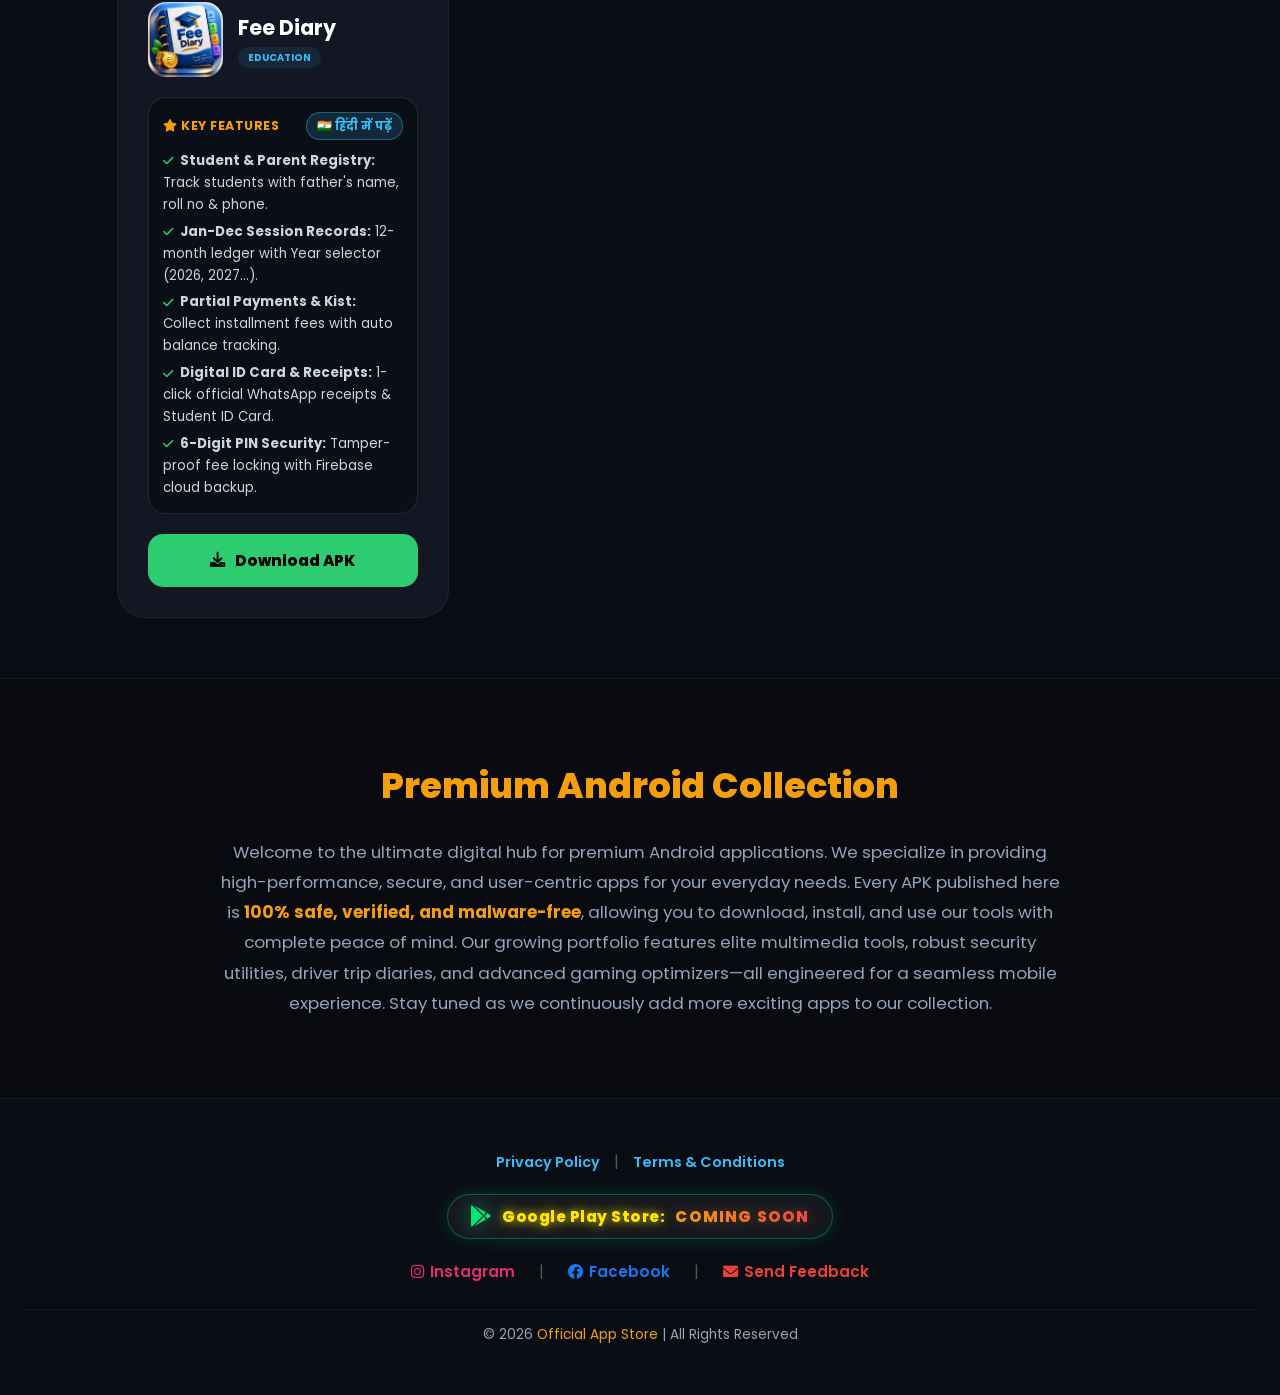
==== commit c87d2bfa: "Update index.html" ====
--- a/index.html
+++ b/index.html
@@ -14,7 +14,7 @@
     <header class="hero">
         <div class="hero-content">
             <img src="logo.png" alt="Dev Logo" class="hero-logo">
-            <h1 class="main-title">Official <span class="gold-text">APP STORE</span></h1>
+            <h1 class="main-title">OFFICIAL<span class="gold-text">APP STORE</span></h1>
         </div>
     </header>
 
@@ -32,7 +32,6 @@
                     </div>
                 </div>
 
-                <!-- Features Box (Pehle wala paragraph hata diya) -->
                 <div class="features-box" style="margin-bottom: 20px; flex-grow: 1; background: rgba(0, 0, 0, 0.35); border: 1px solid rgba(255, 255, 255, 0.1); border-radius: 18px; padding: 14px;">
                     <div style="display: flex; justify-content: space-between; align-items: center; margin-bottom: 10px;">
                         <span style="font-size: 0.78rem; font-weight: 700; color: var(--gold); text-transform: uppercase; letter-spacing: 0.5px;">
@@ -43,7 +42,6 @@
                         </button>
                     </div>
 
-                    <!-- English Features -->
                     <ul id="vlite-en" style="list-style: none; padding: 0; margin: 0; font-size: 0.83rem; color: #cbd5e1; line-height: 1.65;">
                         <li style="margin-bottom: 5px;"><i class="fa-solid fa-check" style="color: var(--green-btn); font-size: 0.75rem; margin-right: 6px;"></i><b>4K Ultra HD:</b> Smooth playback up to 4K for MP4, MKV, AVI, etc.</li>
                         <li style="margin-bottom: 5px;"><i class="fa-solid fa-check" style="color: var(--green-btn); font-size: 0.75rem; margin-right: 6px;"></i><b>Background Play:</b> Play video audio in background like MP3.</li>
@@ -51,7 +49,6 @@
                         <li><i class="fa-solid fa-check" style="color: var(--green-btn); font-size: 0.75rem; margin-right: 6px;"></i><b>100% Offline &amp; Safe:</b> Smooth gestures &amp; zero risk of data leakage.</li>
                     </ul>
 
-                    <!-- Hindi Features -->
                     <ul id="vlite-hi" style="list-style: none; padding: 0; margin: 0; font-size: 0.83rem; color: #cbd5e1; line-height: 1.65; display: none;">
                         <li style="margin-bottom: 5px;"><i class="fa-solid fa-check" style="color: var(--green-btn); font-size: 0.75rem; margin-right: 6px;"></i><b>4K अल्ट्रा HD:</b> 4K तक सभी वीडियो और MP3 फॉर्मेट का स्मूथ प्लेबैक।</li>
                         <li style="margin-bottom: 5px;"><i class="fa-solid fa-check" style="color: var(--green-btn); font-size: 0.75rem; margin-right: 6px;"></i><b>बैकग्राउंड म्यूजिक:</b> वीडियो को MP3 की तरह बैकग्राउंड में चलाएं।</li>
@@ -75,7 +72,6 @@
                     </div>
                 </div>
 
-                <!-- Features Box -->
                 <div class="features-box" style="margin-bottom: 20px; flex-grow: 1; background: rgba(0, 0, 0, 0.35); border: 1px solid rgba(255, 255, 255, 0.1); border-radius: 18px; padding: 14px;">
                     <div style="display: flex; justify-content: space-between; align-items: center; margin-bottom: 10px;">
                         <span style="font-size: 0.78rem; font-weight: 700; color: var(--gold); text-transform: uppercase; letter-spacing: 0.5px;">
@@ -86,7 +82,6 @@
                         </button>
                     </div>
 
-                    <!-- English Features -->
                     <ul id="domino-en" style="list-style: none; padding: 0; margin: 0; font-size: 0.83rem; color: #cbd5e1; line-height: 1.65;">
                         <li style="margin-bottom: 5px;"><i class="fa-solid fa-check" style="color: var(--green-btn); font-size: 0.75rem; margin-right: 6px;"></i><b>4-Player Scoreboard:</b> Track scores and rounds for up to 4 players.</li>
                         <li style="margin-bottom: 5px;"><i class="fa-solid fa-check" style="color: var(--green-btn); font-size: 0.75rem; margin-right: 6px;"></i><b>Auto Calculation:</b> App automatically tallies totals with zero errors.</li>
@@ -94,7 +89,6 @@
                         <li><i class="fa-solid fa-check" style="color: var(--green-btn); font-size: 0.75rem; margin-right: 6px;"></i><b>Universal Support:</b> Works for Dominoes, cards &amp; any round board game.</li>
                     </ul>
 
-                    <!-- Hindi Features -->
                     <ul id="domino-hi" style="list-style: none; padding: 0; margin: 0; font-size: 0.83rem; color: #cbd5e1; line-height: 1.65; display: none;">
                         <li style="margin-bottom: 5px;"><i class="fa-solid fa-check" style="color: var(--green-btn); font-size: 0.75rem; margin-right: 6px;"></i><b>4 प्लेयर्स स्कोरकार्ड:</b> एक साथ 4 खिलाड़ियों के पॉइंट्स का सटीक हिसाब।</li>
                         <li style="margin-bottom: 5px;"><i class="fa-solid fa-check" style="color: var(--green-btn); font-size: 0.75rem; margin-right: 6px;"></i><b>ऑटोमैटिक जोड़:</b> ऐप खुद सभी राउंड के स्कोर जोड़ेगा, गलती की गुंजाइश नहीं।</li>
@@ -118,7 +112,6 @@
                     </div>
                 </div>
 
-                <!-- Features Box -->
                 <div class="features-box" style="margin-bottom: 20px; flex-grow: 1; background: rgba(0, 0, 0, 0.35); border: 1px solid rgba(255, 255, 255, 0.1); border-radius: 18px; padding: 14px;">
                     <div style="display: flex; justify-content: space-between; align-items: center; margin-bottom: 10px;">
                         <span style="font-size: 0.78rem; font-weight: 700; color: var(--gold); text-transform: uppercase; letter-spacing: 0.5px;">
@@ -129,7 +122,6 @@
                         </button>
                     </div>
 
-                    <!-- English Features -->
                     <ul id="note-en" style="list-style: none; padding: 0; margin: 0; font-size: 0.83rem; color: #cbd5e1; line-height: 1.65;">
                         <li style="margin-bottom: 5px;"><i class="fa-solid fa-check" style="color: var(--green-btn); font-size: 0.75rem; margin-right: 6px;"></i><b>Real Secret Vault:</b> Hide private photos &amp; videos secretly inside.</li>
                         <li style="margin-bottom: 5px;"><i class="fa-solid fa-check" style="color: var(--green-btn); font-size: 0.75rem; margin-right: 6px;"></i><b>Fake PIN Decoy Mode:</b> Fake PIN opens a dummy diary so no one suspects.</li>
@@ -137,7 +129,6 @@
                         <li><i class="fa-solid fa-check" style="color: var(--green-btn); font-size: 0.75rem; margin-right: 6px;"></i><b>100% Offline Working:</b> Pure offline security with smooth note-taking.</li>
                     </ul>
 
-                    <!-- Hindi Features -->
                     <ul id="note-hi" style="list-style: none; padding: 0; margin: 0; font-size: 0.83rem; color: #cbd5e1; line-height: 1.65; display: none;">
                         <li style="margin-bottom: 5px;"><i class="fa-solid fa-check" style="color: var(--green-btn); font-size: 0.75rem; margin-right: 6px;"></i><b>रियल सीक्रेट वॉल्ट:</b> डायरी के अंदर बिना किसी को पता चले फोटो-वीडियो छुपाएं।</li>
                         <li style="margin-bottom: 5px;"><i class="fa-solid fa-check" style="color: var(--green-btn); font-size: 0.75rem; margin-right: 6px;"></i><b>फेक पिन (नकली पासवर्ड):</b> नकली पिन डालने पर साधारण डायरी खुलेगी।</li>
@@ -161,7 +152,6 @@
                     </div>
                 </div>
 
-                <!-- Features Box -->
                 <div class="features-box" style="margin-bottom: 20px; flex-grow: 1; background: rgba(0, 0, 0, 0.35); border: 1px solid rgba(255, 255, 255, 0.1); border-radius: 18px; padding: 14px;">
                     <div style="display: flex; justify-content: space-between; align-items: center; margin-bottom: 10px;">
                         <span style="font-size: 0.78rem; font-weight: 700; color: var(--gold); text-transform: uppercase; letter-spacing: 0.5px;">
@@ -172,7 +162,6 @@
                         </button>
                     </div>
 
-                    <!-- English Features -->
                     <ul id="privacy-en" style="list-style: none; padding: 0; margin: 0; font-size: 0.83rem; color: #cbd5e1; line-height: 1.65;">
                         <li style="margin-bottom: 5px;"><i class="fa-solid fa-check" style="color: var(--green-btn); font-size: 0.75rem; margin-right: 6px;"></i><b>Black Screen Shield:</b> Prevents shoulder surfers from peeping at your screen.</li>
                         <li style="margin-bottom: 5px;"><i class="fa-solid fa-check" style="color: var(--green-btn); font-size: 0.75rem; margin-right: 6px;"></i><b>Shake to Activate:</b> Simply shake your phone to trigger the privacy curtain.</li>
@@ -180,7 +169,6 @@
                         <li><i class="fa-solid fa-check" style="color: var(--green-btn); font-size: 0.75rem; margin-right: 6px;"></i><b>Double-Tap to Resize:</b> Tap 2 times to customize height (custom or full).</li>
                     </ul>
 
-                    <!-- Hindi Features -->
                     <ul id="privacy-hi" style="list-style: none; padding: 0; margin: 0; font-size: 0.83rem; color: #cbd5e1; line-height: 1.65; display: none;">
                         <li style="margin-bottom: 5px;"><i class="fa-solid fa-check" style="color: var(--green-btn); font-size: 0.75rem; margin-right: 6px;"></i><b>एंटी-पीपिंग काला पर्दा:</b> स्क्रीन पर पर्दा बना दे ताकि बगल वाला न झांक सके।</li>
                         <li style="margin-bottom: 5px;"><i class="fa-solid fa-check" style="color: var(--green-btn); font-size: 0.75rem; margin-right: 6px;"></i><b>हिलाते ही चालू (Shake):</b> फोन को हल्का सा हिलाते ही पर्दा ऑन हो जाएगा।</li>
@@ -204,7 +192,6 @@
                     </div>
                 </div>
 
-                <!-- Features Box -->
                 <div class="features-box" style="margin-bottom: 20px; flex-grow: 1; background: rgba(0, 0, 0, 0.35); border: 1px solid rgba(255, 255, 255, 0.1); border-radius: 18px; padding: 14px;">
                     <div style="display: flex; justify-content: space-between; align-items: center; margin-bottom: 10px;">
                         <span style="font-size: 0.78rem; font-weight: 700; color: var(--gold); text-transform: uppercase; letter-spacing: 0.5px;">
@@ -215,7 +202,6 @@
                         </button>
                     </div>
 
-                    <!-- English Features -->
                     <ul id="pubg-en" style="list-style: none; padding: 0; margin: 0; font-size: 0.83rem; color: #cbd5e1; line-height: 1.65;">
                         <li style="margin-bottom: 5px;"><i class="fa-solid fa-check" style="color: var(--green-btn); font-size: 0.75rem; margin-right: 6px;"></i><b>RAM &amp; CPU Focus:</b> Stops background apps to divert 100% RAM to gaming.</li>
                         <li style="margin-bottom: 5px;"><i class="fa-solid fa-check" style="color: var(--green-btn); font-size: 0.75rem; margin-right: 6px;"></i><b>Extreme Lag Fix:</b> Removes stutter &amp; delivers extreme smooth FPS gameplay.</li>
@@ -223,7 +209,6 @@
                         <li><i class="fa-solid fa-check" style="color: var(--green-btn); font-size: 0.75rem; margin-right: 6px;"></i><b>Device Cooling:</b> Unloads CPU pressure to prevent phone overheating.</li>
                     </ul>
 
-                    <!-- Hindi Features -->
                     <ul id="pubg-hi" style="list-style: none; padding: 0; margin: 0; font-size: 0.83rem; color: #cbd5e1; line-height: 1.65; display: none;">
                         <li style="margin-bottom: 5px;"><i class="fa-solid fa-check" style="color: var(--green-btn); font-size: 0.75rem; margin-right: 6px;"></i><b>रैम और सीपीयू फोकस:</b> बैकग्राउंड ऐप्स रोककर पूरी रैम गेम को ट्रांसफर करे।</li>
                         <li style="margin-bottom: 5px;"><i class="fa-solid fa-check" style="color: var(--green-btn); font-size: 0.75rem; margin-right: 6px;"></i><b>जीरो लैग और हाई FPS:</b> गेम का अटकना बंद करे और सुपर स्मूथ स्पीड दे।</li>
@@ -237,7 +222,7 @@
                 </a>
             </div>
 
-            <!-- App 6: Driver Diary (Sabse Niche) -->
+            <!-- App 6: Driver Diary -->
             <div class="app-card">
                 <div class="app-top">
                     <img src="driver.png" alt="Driver Diary" class="app-icon">
@@ -247,7 +232,6 @@
                     </div>
                 </div>
 
-                <!-- Features Box -->
                 <div class="features-box" style="margin-bottom: 20px; flex-grow: 1; background: rgba(0, 0, 0, 0.35); border: 1px solid rgba(255, 255, 255, 0.1); border-radius: 18px; padding: 14px;">
                     <div style="display: flex; justify-content: space-between; align-items: center; margin-bottom: 10px;">
                         <span style="font-size: 0.78rem; font-weight: 700; color: var(--gold); text-transform: uppercase; letter-spacing: 0.5px;">
@@ -258,7 +242,6 @@
                         </button>
                     </div>
 
-                    <!-- English Features -->
                     <ul id="driver-en" style="list-style: none; padding: 0; margin: 0; font-size: 0.83rem; color: #cbd5e1; line-height: 1.65;">
                         <li style="margin-bottom: 5px;"><i class="fa-solid fa-check" style="color: var(--green-btn); font-size: 0.75rem; margin-right: 6px;"></i><b>Trip &amp; Route Log:</b> Record load origin, route destination and trip counts.</li>
                         <li style="margin-bottom: 5px;"><i class="fa-solid fa-check" style="color: var(--green-btn); font-size: 0.75rem; margin-right: 6px;"></i><b>Diesel &amp; Savings Ledger:</b> Log diesel amount spent, units bought &amp; fuel left.</li>
@@ -266,7 +249,6 @@
                         <li><i class="fa-solid fa-check" style="color: var(--green-btn); font-size: 0.75rem; margin-right: 6px;"></i><b>Offline + Cloud Backup:</b> Works without network on highways &amp; syncs to Firebase.</li>
                     </ul>
 
-                    <!-- Hindi Features -->
                     <ul id="driver-hi" style="list-style: none; padding: 0; margin: 0; font-size: 0.83rem; color: #cbd5e1; line-height: 1.65; display: none;">
                         <li style="margin-bottom: 5px;"><i class="fa-solid fa-check" style="color: var(--green-btn); font-size: 0.75rem; margin-right: 6px;"></i><b>गाड़ी लोड और रूट हिसाब:</b> गाड़ी कहां लोड हुई, कहां ले जाना है सब नोट करें।</li>
                         <li style="margin-bottom: 5px;"><i class="fa-solid fa-check" style="color: var(--green-btn); font-size: 0.75rem; margin-right: 6px;"></i><b>डीज़ल और टंकी बैलेंस:</b> कितना भाड़ा मिला, कितने का डीज़ल लिया और कितना बचा।</li>
@@ -276,6 +258,50 @@
                 </div>
 
                 <a href="https://github.com/neyazuddin-apps/Driver-Diary/releases/download/v1.0/Driver-Diary-v1.0.apk" class="download-btn">
+                    <i class="fa-solid fa-download"></i> Download APK
+                </a>
+            </div>
+
+            <!-- App 7: Fee Diary (NEW - 7th App) -->
+            <div class="app-card">
+                <div class="app-top">
+                    <img src="fee.png" alt="Fee Diary" class="app-icon">
+                    <div class="title-grp">
+                        <h3>Fee Diary</h3>
+                        <span class="badge">Education</span>
+                    </div>
+                </div>
+
+                <div class="features-box" style="margin-bottom: 20px; flex-grow: 1; background: rgba(0, 0, 0, 0.35); border: 1px solid rgba(255, 255, 255, 0.1); border-radius: 18px; padding: 14px;">
+                    <div style="display: flex; justify-content: space-between; align-items: center; margin-bottom: 10px;">
+                        <span style="font-size: 0.78rem; font-weight: 700; color: var(--gold); text-transform: uppercase; letter-spacing: 0.5px;">
+                            <i class="fa-solid fa-star"></i> Key Features
+                        </span>
+                        <button type="button" id="fee-btn" onclick="toggleLang('fee')" style="background: rgba(56, 189, 248, 0.15); border: 1px solid rgba(56, 189, 248, 0.4); color: var(--accent); font-size: 0.75rem; font-weight: 700; padding: 4px 10px; border-radius: 20px; cursor: pointer;">
+                            🇮🇳 हिंदी में पढ़ें
+                        </button>
+                    </div>
+
+                    <!-- English Features -->
+                    <ul id="fee-en" style="list-style: none; padding: 0; margin: 0; font-size: 0.83rem; color: #cbd5e1; line-height: 1.65;">
+                        <li style="margin-bottom: 5px;"><i class="fa-solid fa-check" style="color: var(--green-btn); font-size: 0.75rem; margin-right: 6px;"></i><b>Student &amp; Parent Registry:</b> Track students with father's name, roll no &amp; phone.</li>
+                        <li style="margin-bottom: 5px;"><i class="fa-solid fa-check" style="color: var(--green-btn); font-size: 0.75rem; margin-right: 6px;"></i><b>Jan-Dec Session Records:</b> 12-month ledger with Year selector (2026, 2027...).</li>
+                        <li style="margin-bottom: 5px;"><i class="fa-solid fa-check" style="color: var(--green-btn); font-size: 0.75rem; margin-right: 6px;"></i><b>Partial Payments &amp; Kist:</b> Collect installment fees with auto balance tracking.</li>
+                        <li style="margin-bottom: 5px;"><i class="fa-solid fa-check" style="color: var(--green-btn); font-size: 0.75rem; margin-right: 6px;"></i><b>Digital ID Card &amp; Receipts:</b> 1-click official WhatsApp receipts &amp; Student ID Card.</li>
+                        <li><i class="fa-solid fa-check" style="color: var(--green-btn); font-size: 0.75rem; margin-right: 6px;"></i><b>6-Digit PIN Security:</b> Tamper-proof fee locking with Firebase cloud backup.</li>
+                    </ul>
+
+                    <!-- Hindi Features -->
+                    <ul id="fee-hi" style="list-style: none; padding: 0; margin: 0; font-size: 0.83rem; color: #cbd5e1; line-height: 1.65; display: none;">
+                        <li style="margin-bottom: 5px;"><i class="fa-solid fa-check" style="color: var(--green-btn); font-size: 0.75rem; margin-right: 6px;"></i><b>छात्र व पिता का नाम:</b> रोल नंबर, पिता का नाम और फोन नंबर के साथ पूरा रजिस्टर।</li>
+                        <li style="margin-bottom: 5px;"><i class="fa-solid fa-check" style="color: var(--green-btn); font-size: 0.75rem; margin-right: 6px;"></i><b>जनवरी से दिसंबर सेशन:</b> साल (2026, 2027) सेलेक्टर के साथ 12 महीने का हिसाब।</li>
+                        <li style="margin-bottom: 5px;"><i class="fa-solid fa-check" style="color: var(--green-btn); font-size: 0.75rem; margin-right: 6px;"></i><b>किस्त (पार्टिशियल फीस):</b> आधी फीस जमा करें, बाकी बैलेंस अपने आप दिखेगा।</li>
+                        <li style="margin-bottom: 5px;"><i class="fa-solid fa-check" style="color: var(--green-btn); font-size: 0.75rem; margin-right: 6px;"></i><b>डिजिटल ID कार्ड व व्हाट्सऐप:</b> 1-क्लिक में व्हाट्सऐप फीस रसीद और पहचान पत्र भेजें।</li>
+                        <li><i class="fa-solid fa-check" style="color: var(--green-btn); font-size: 0.75rem; margin-right: 6px;"></i><b>6-डिजिट पिन सुरक्षा:</b> फीस लॉक और 100% क्लाउड डेटा बैकअप।</li>
+                    </ul>
+                </div>
+
+                <a href="https://github.com/neyazuddin-apps/Fee-Diary/releases/download/v1.0/Fee-Diary-v1.0.apk" class="download-btn">
                     <i class="fa-solid fa-download"></i> Download APK
                 </a>
             </div>
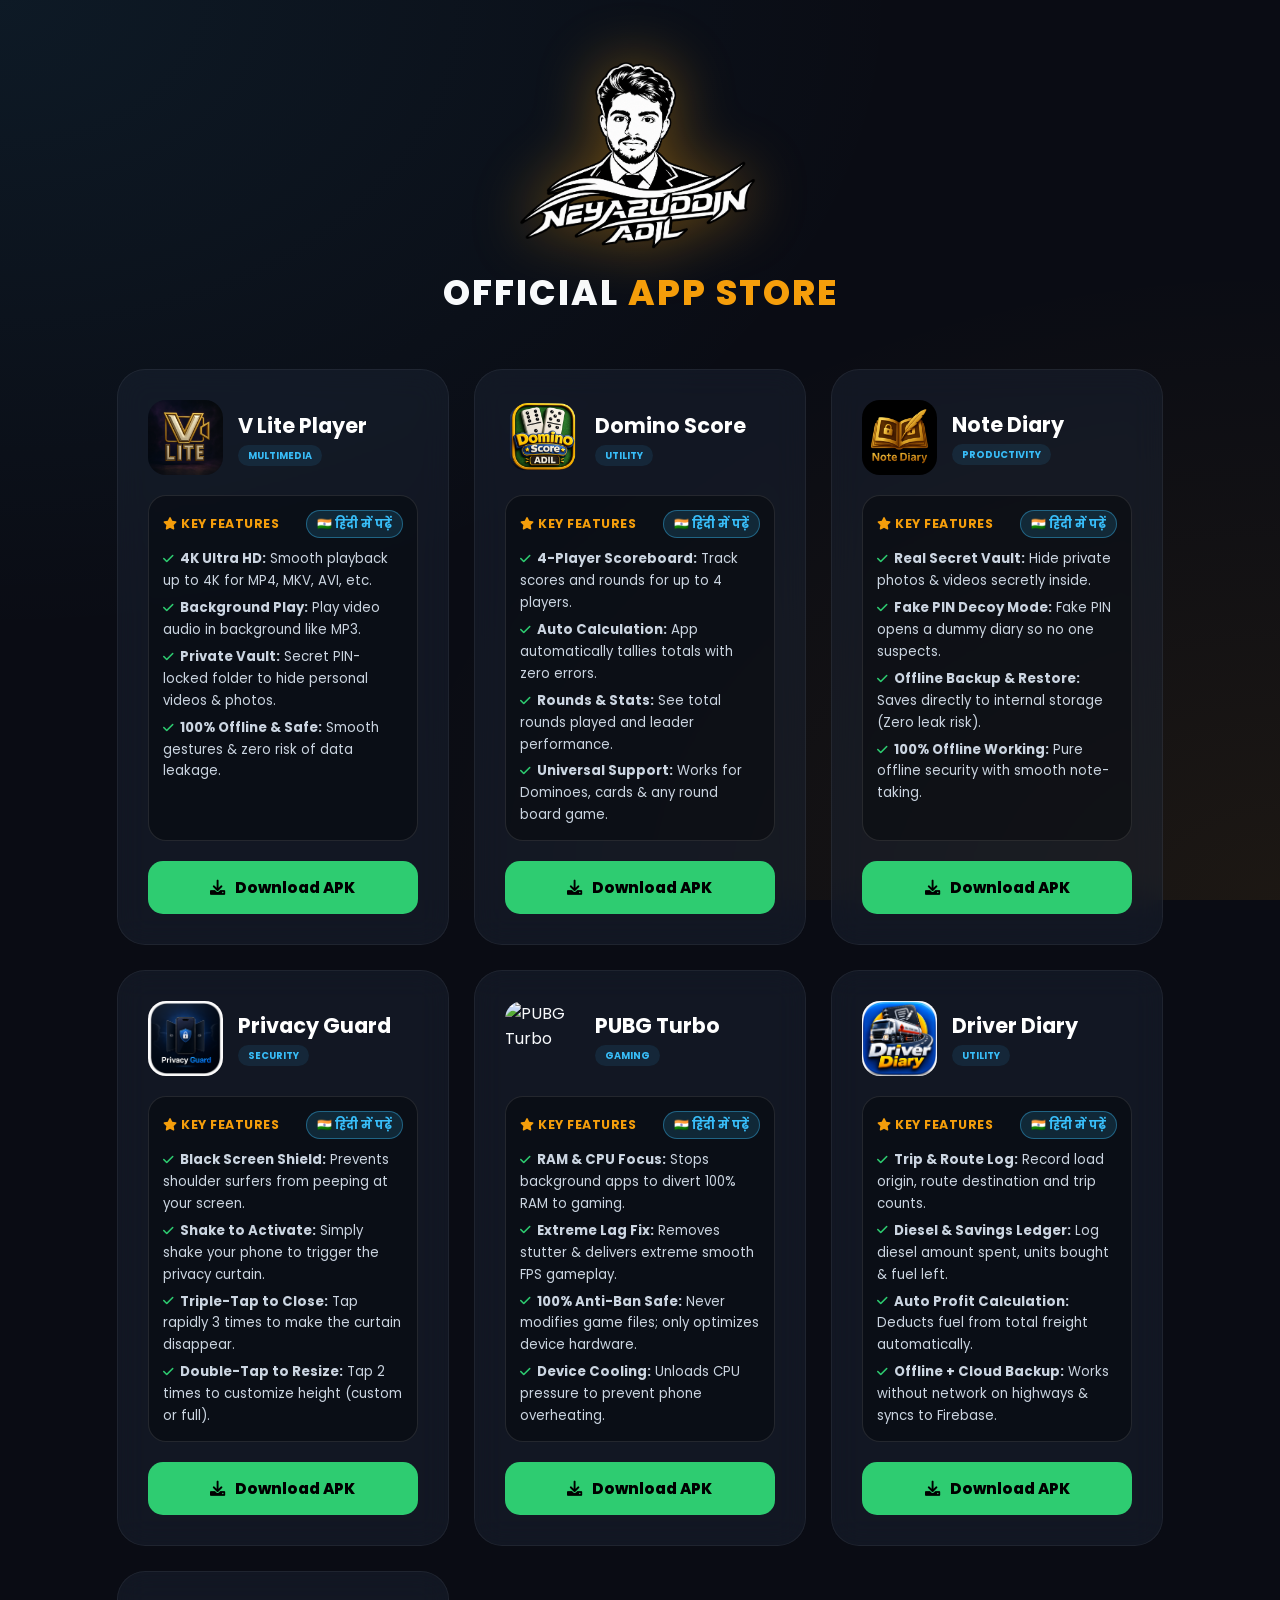
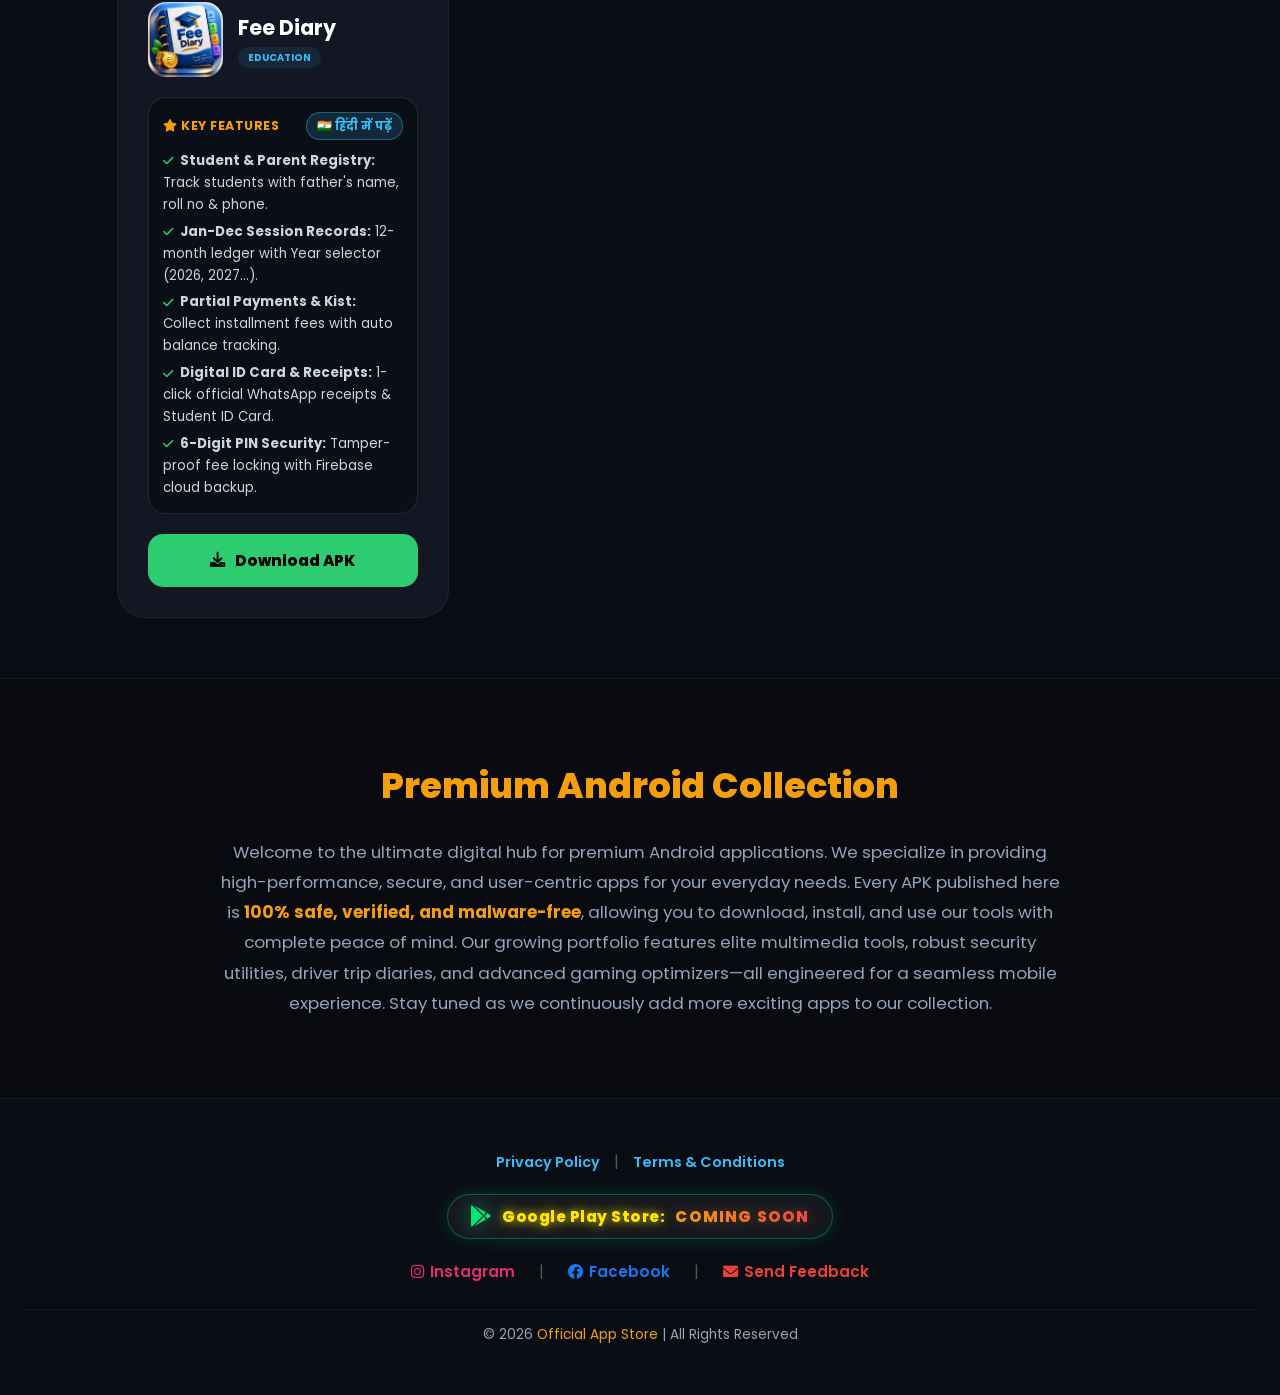
==== commit 7da8c3ba: "Update index.html" ====
--- a/index.html
+++ b/index.html
@@ -14,7 +14,7 @@
     <header class="hero">
         <div class="hero-content">
             <img src="logo.png" alt="Dev Logo" class="hero-logo">
-            <h1 class="main-title">OFFICIAL<span class="gold-text">APP STORE</span></h1>
+            <h1 class="main-title">OFFICIAL <span class="gold-text">APP STORE</span></h1>
         </div>
     </header>
 
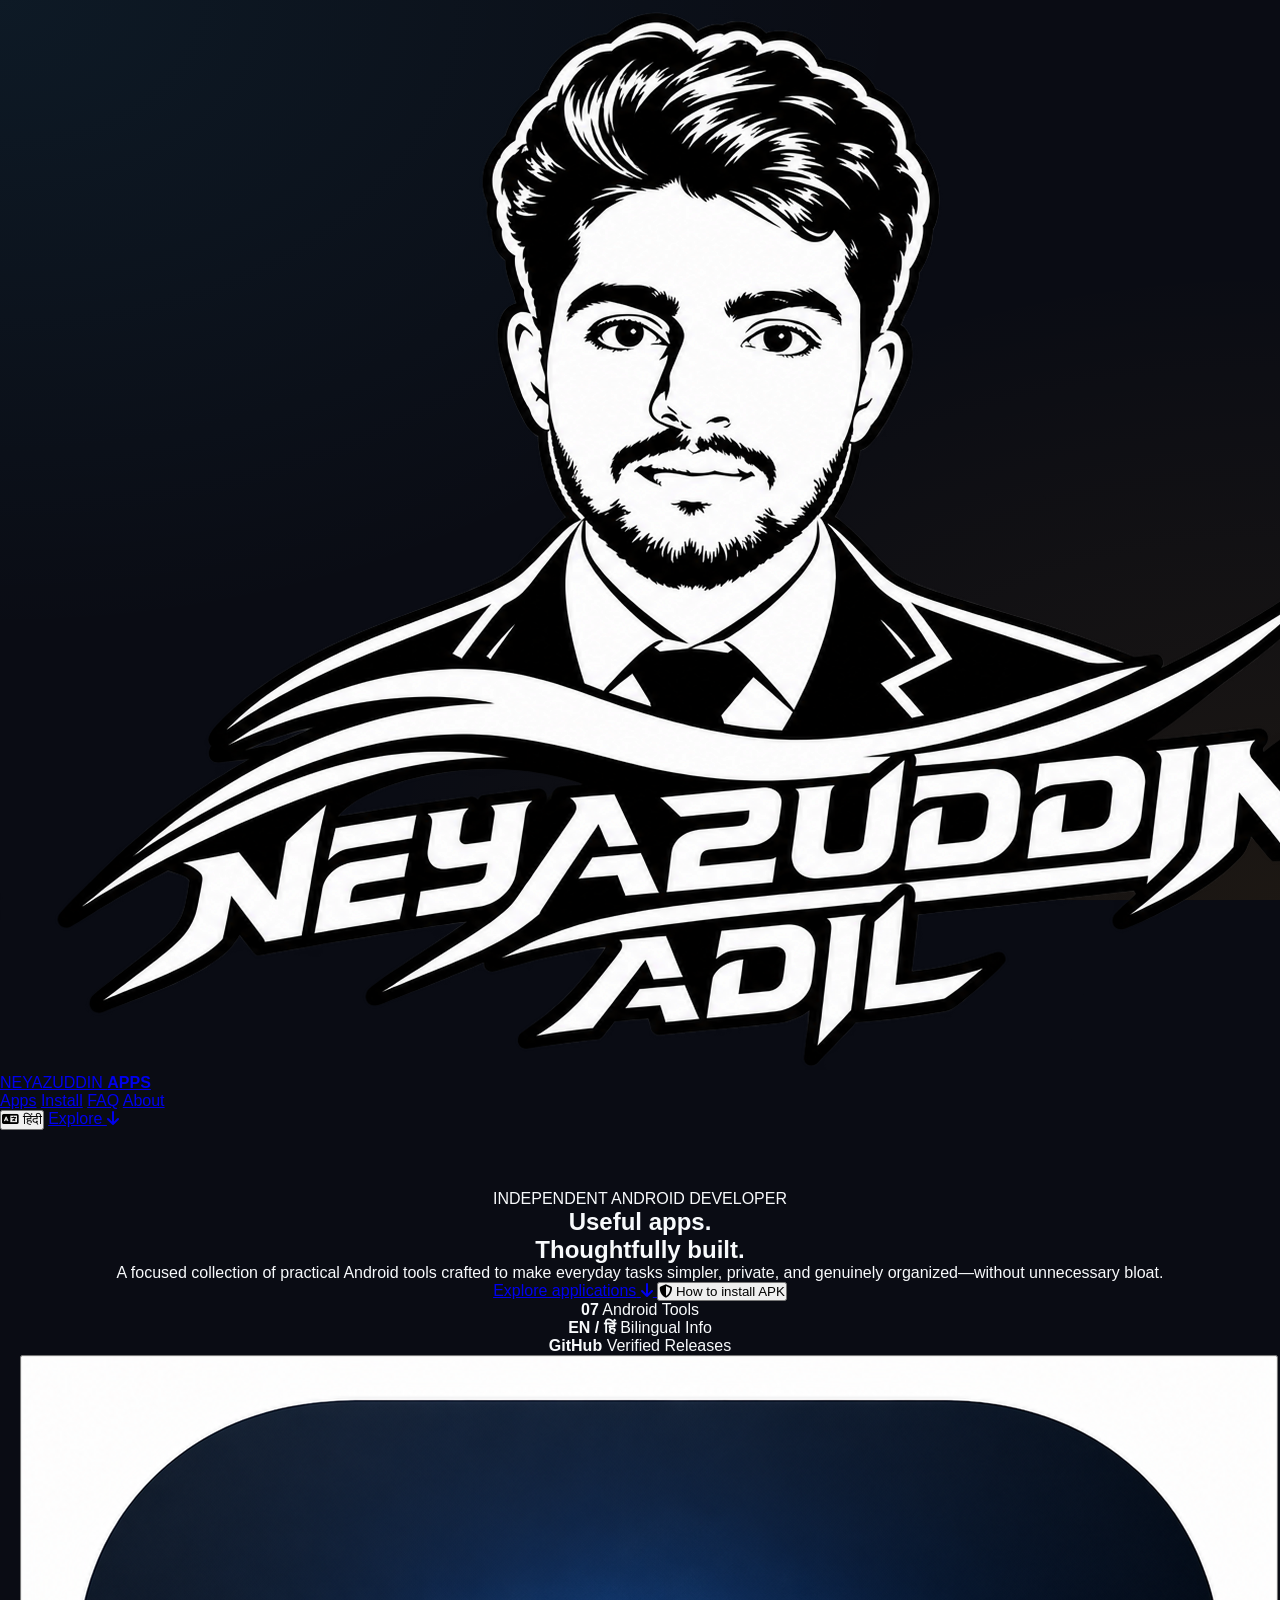
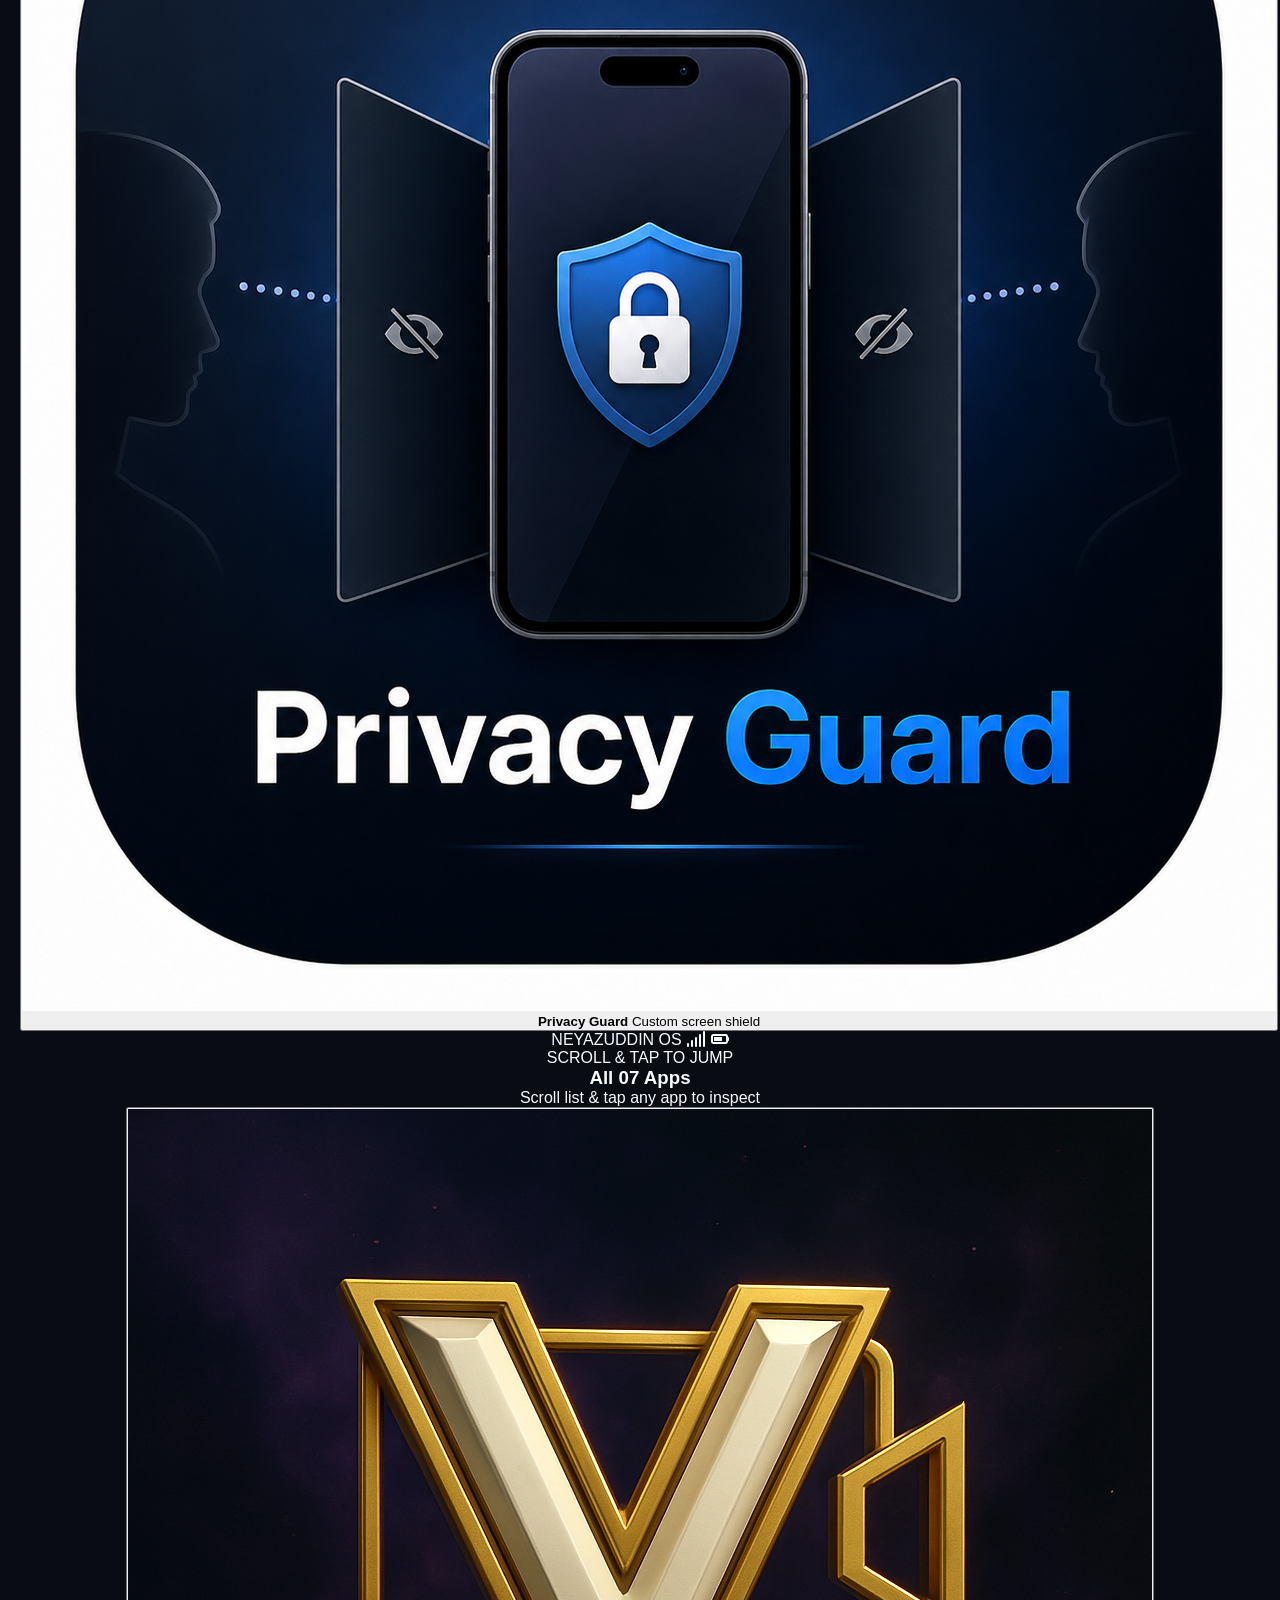
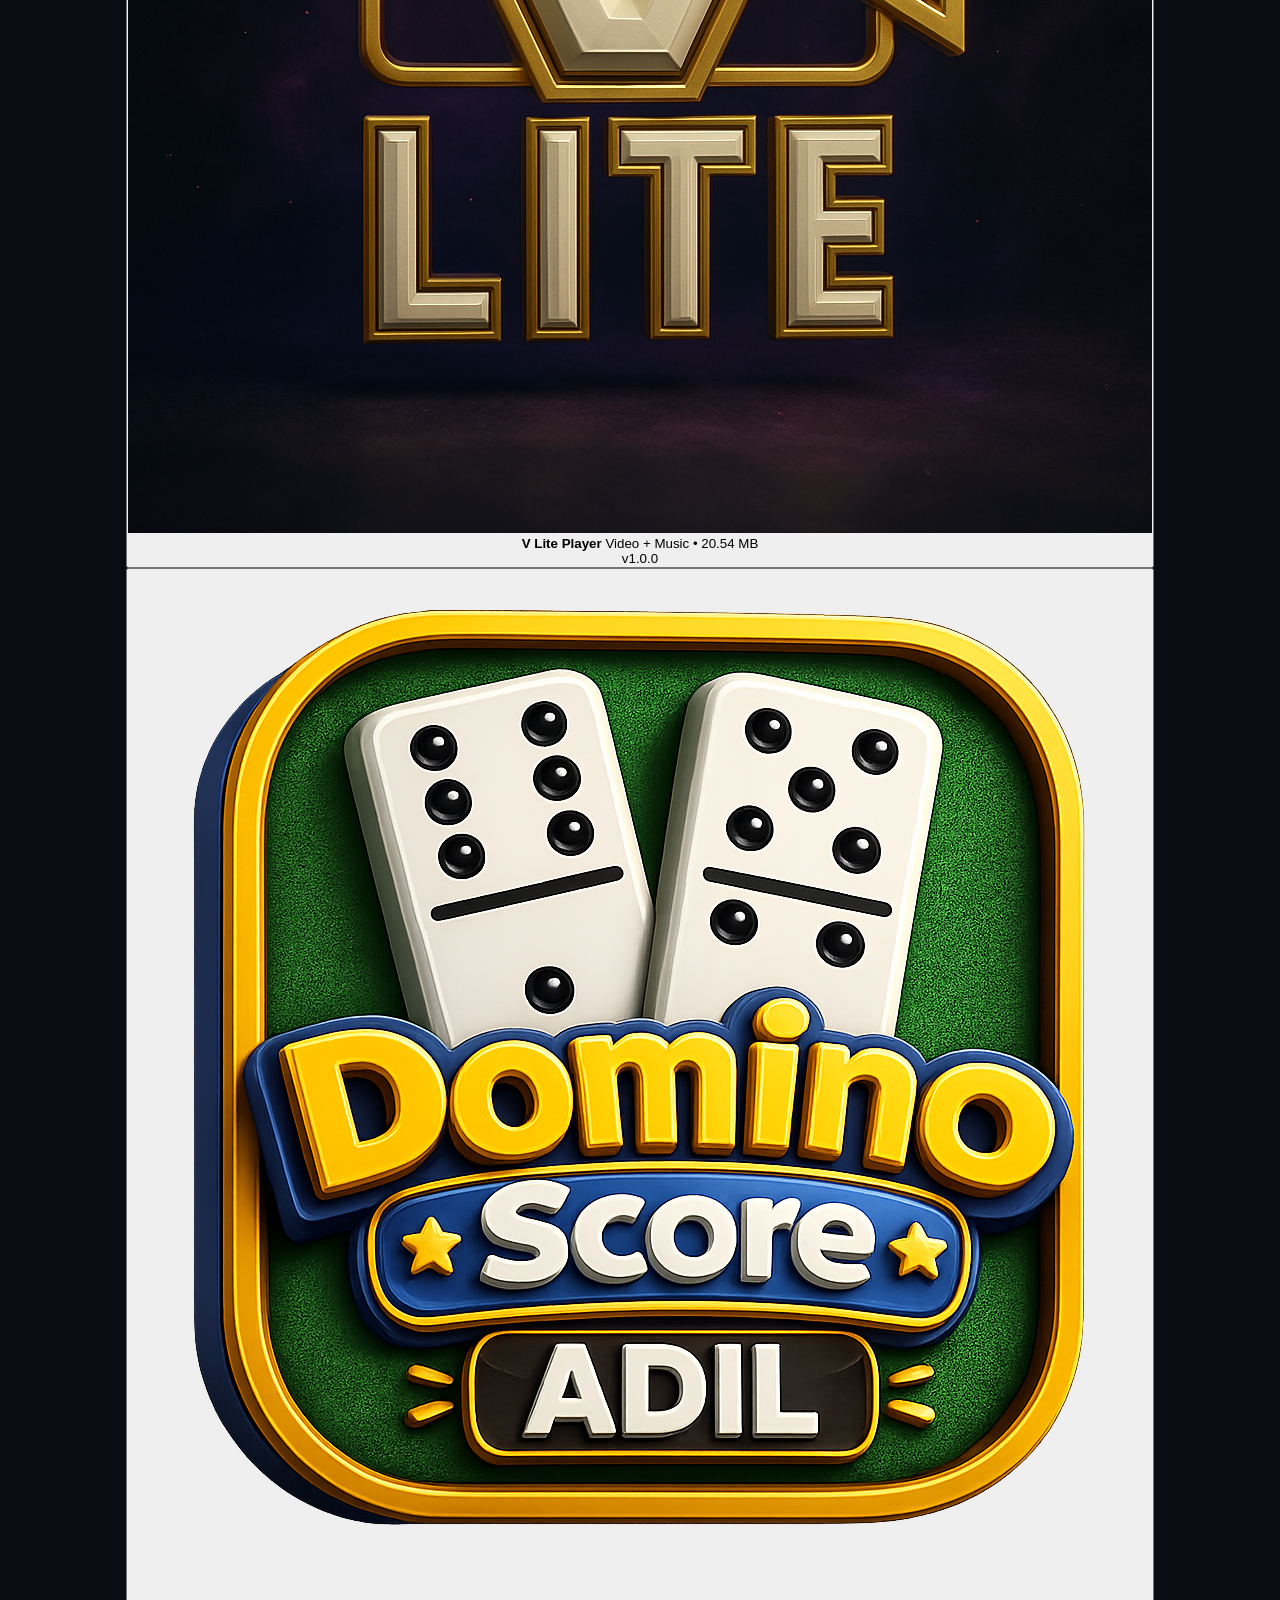
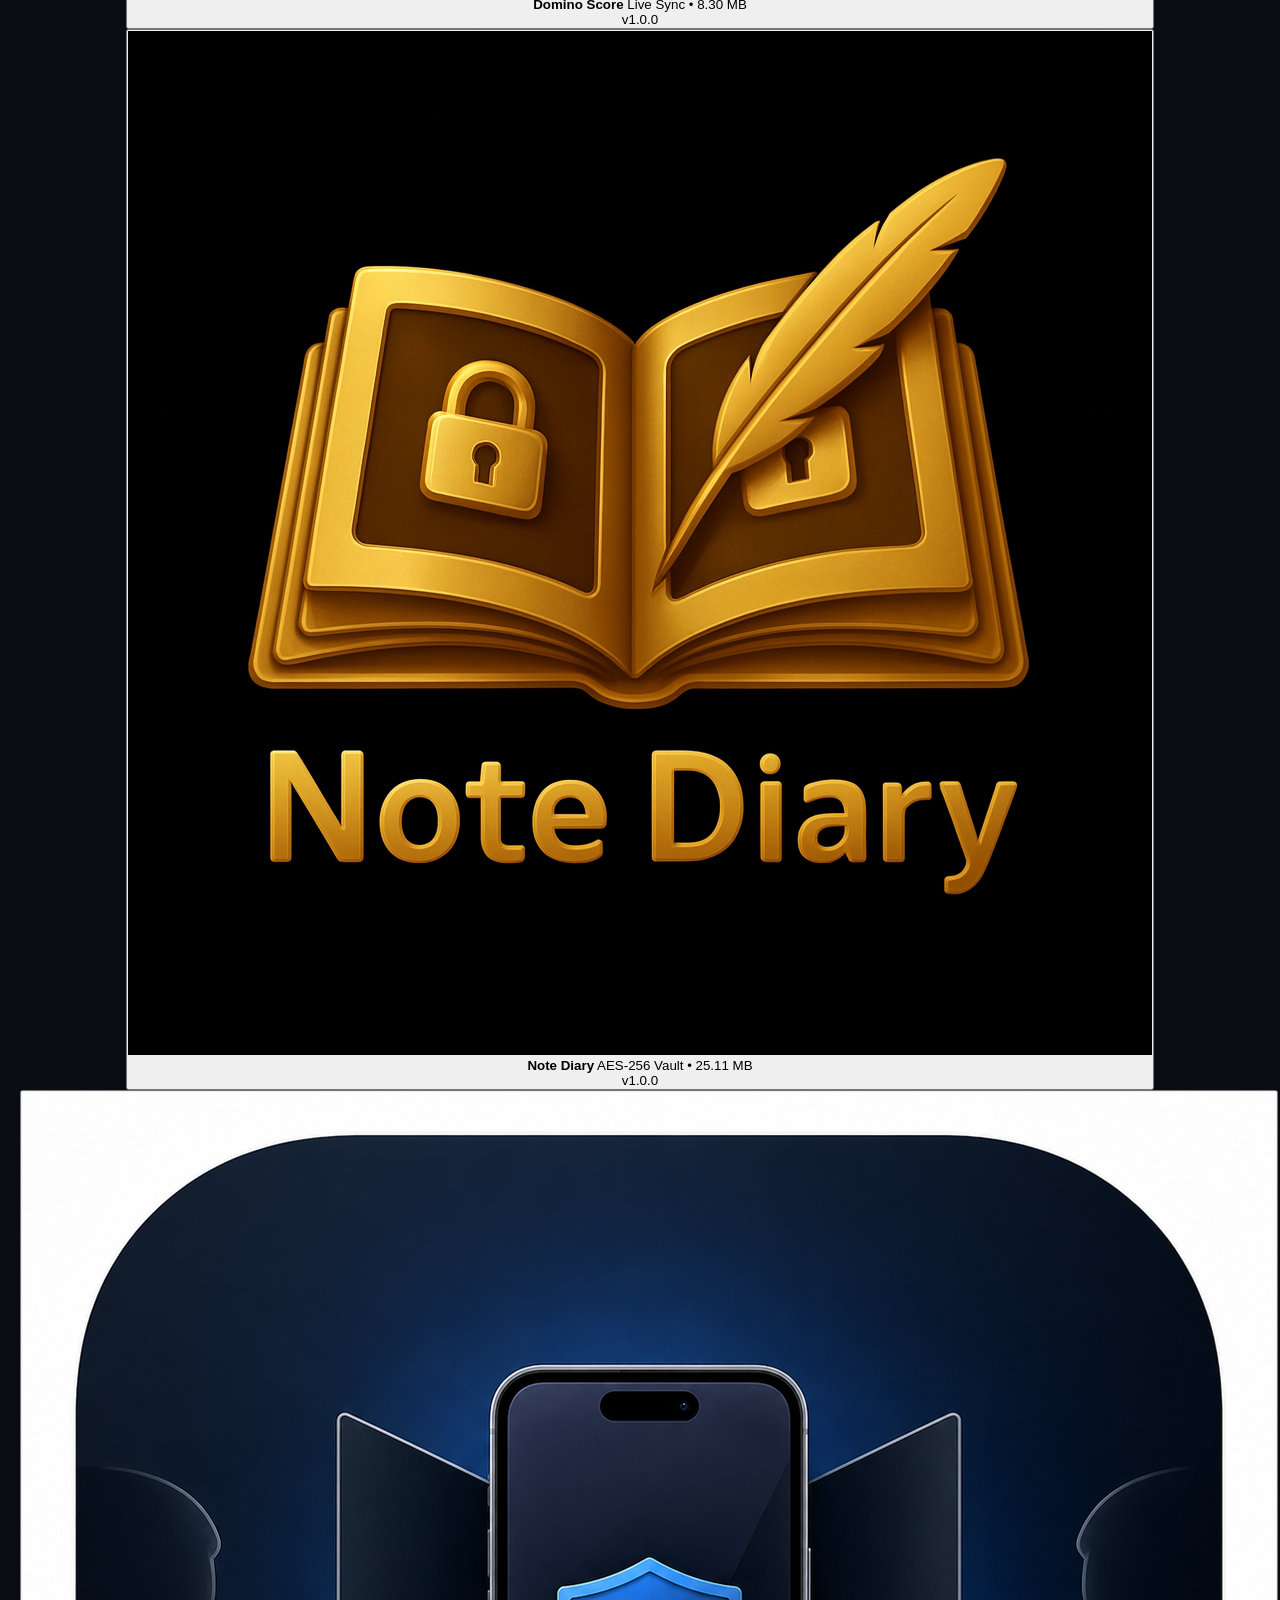
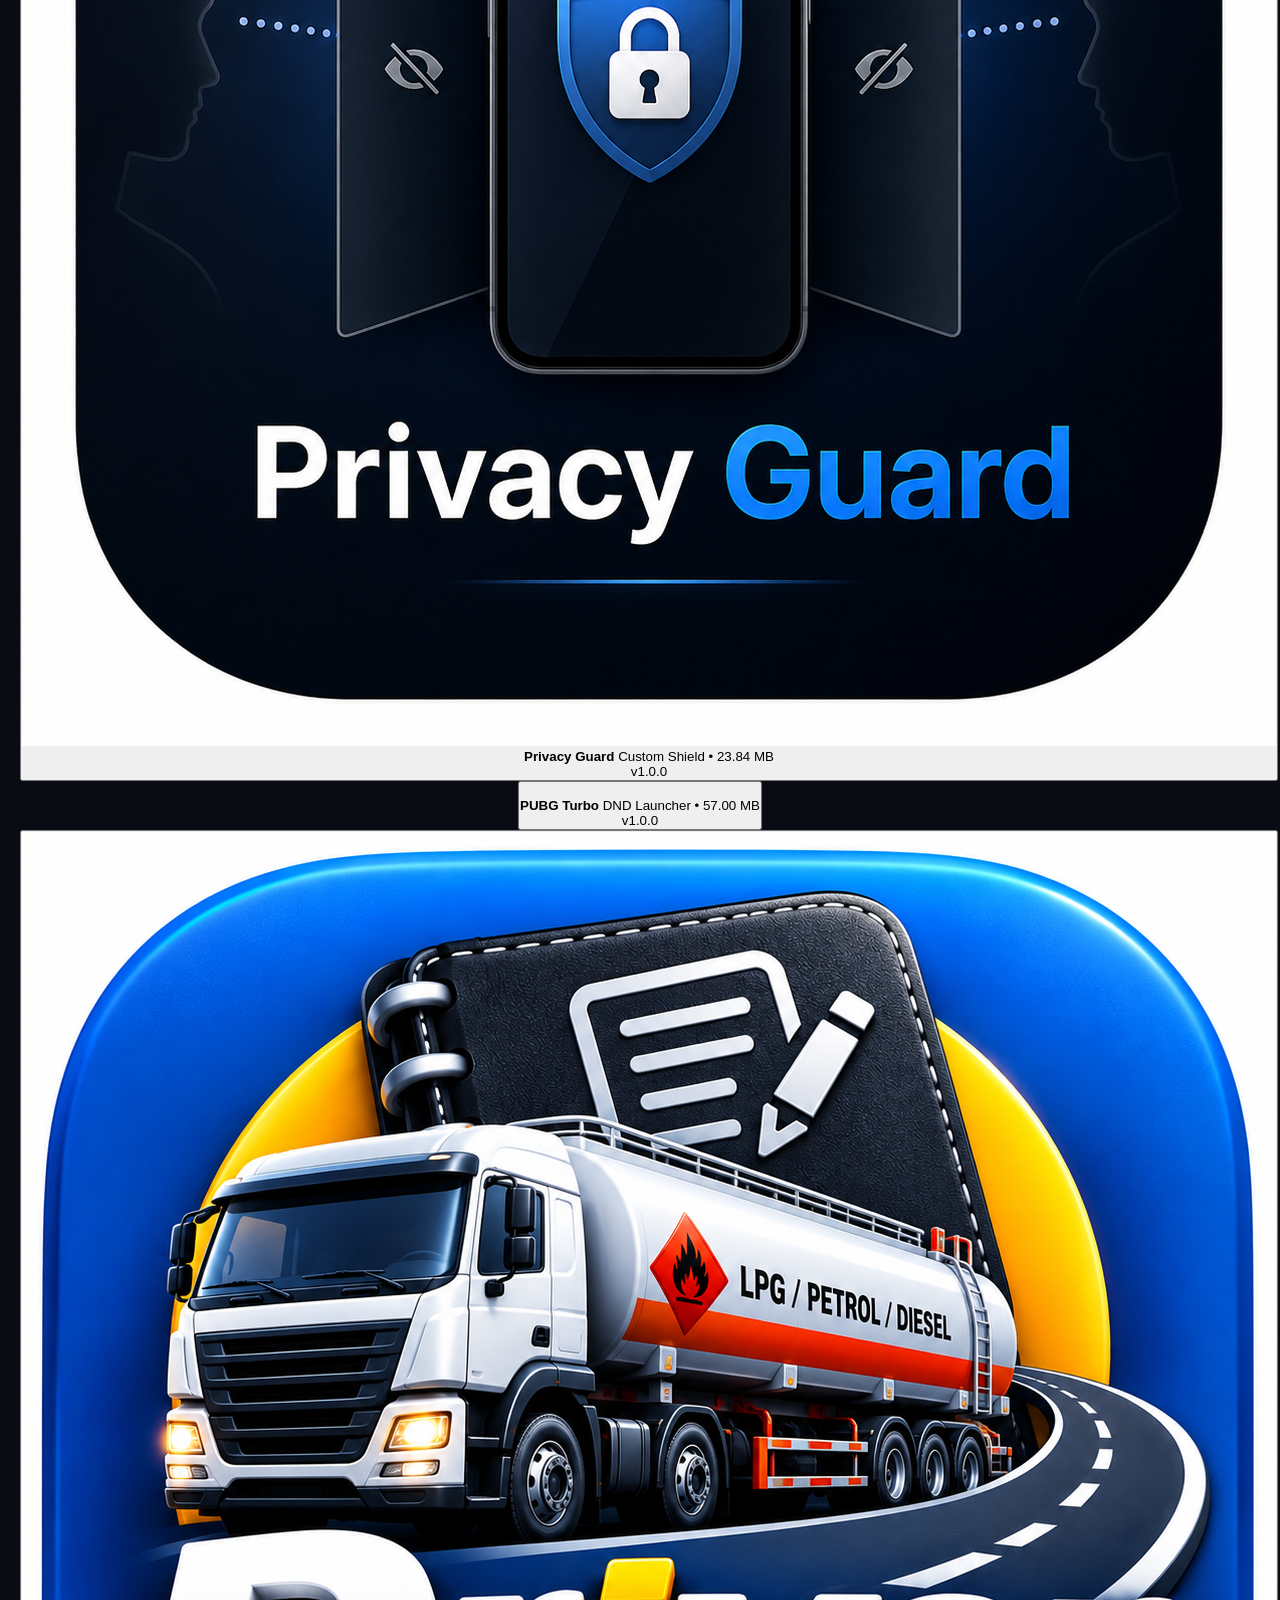
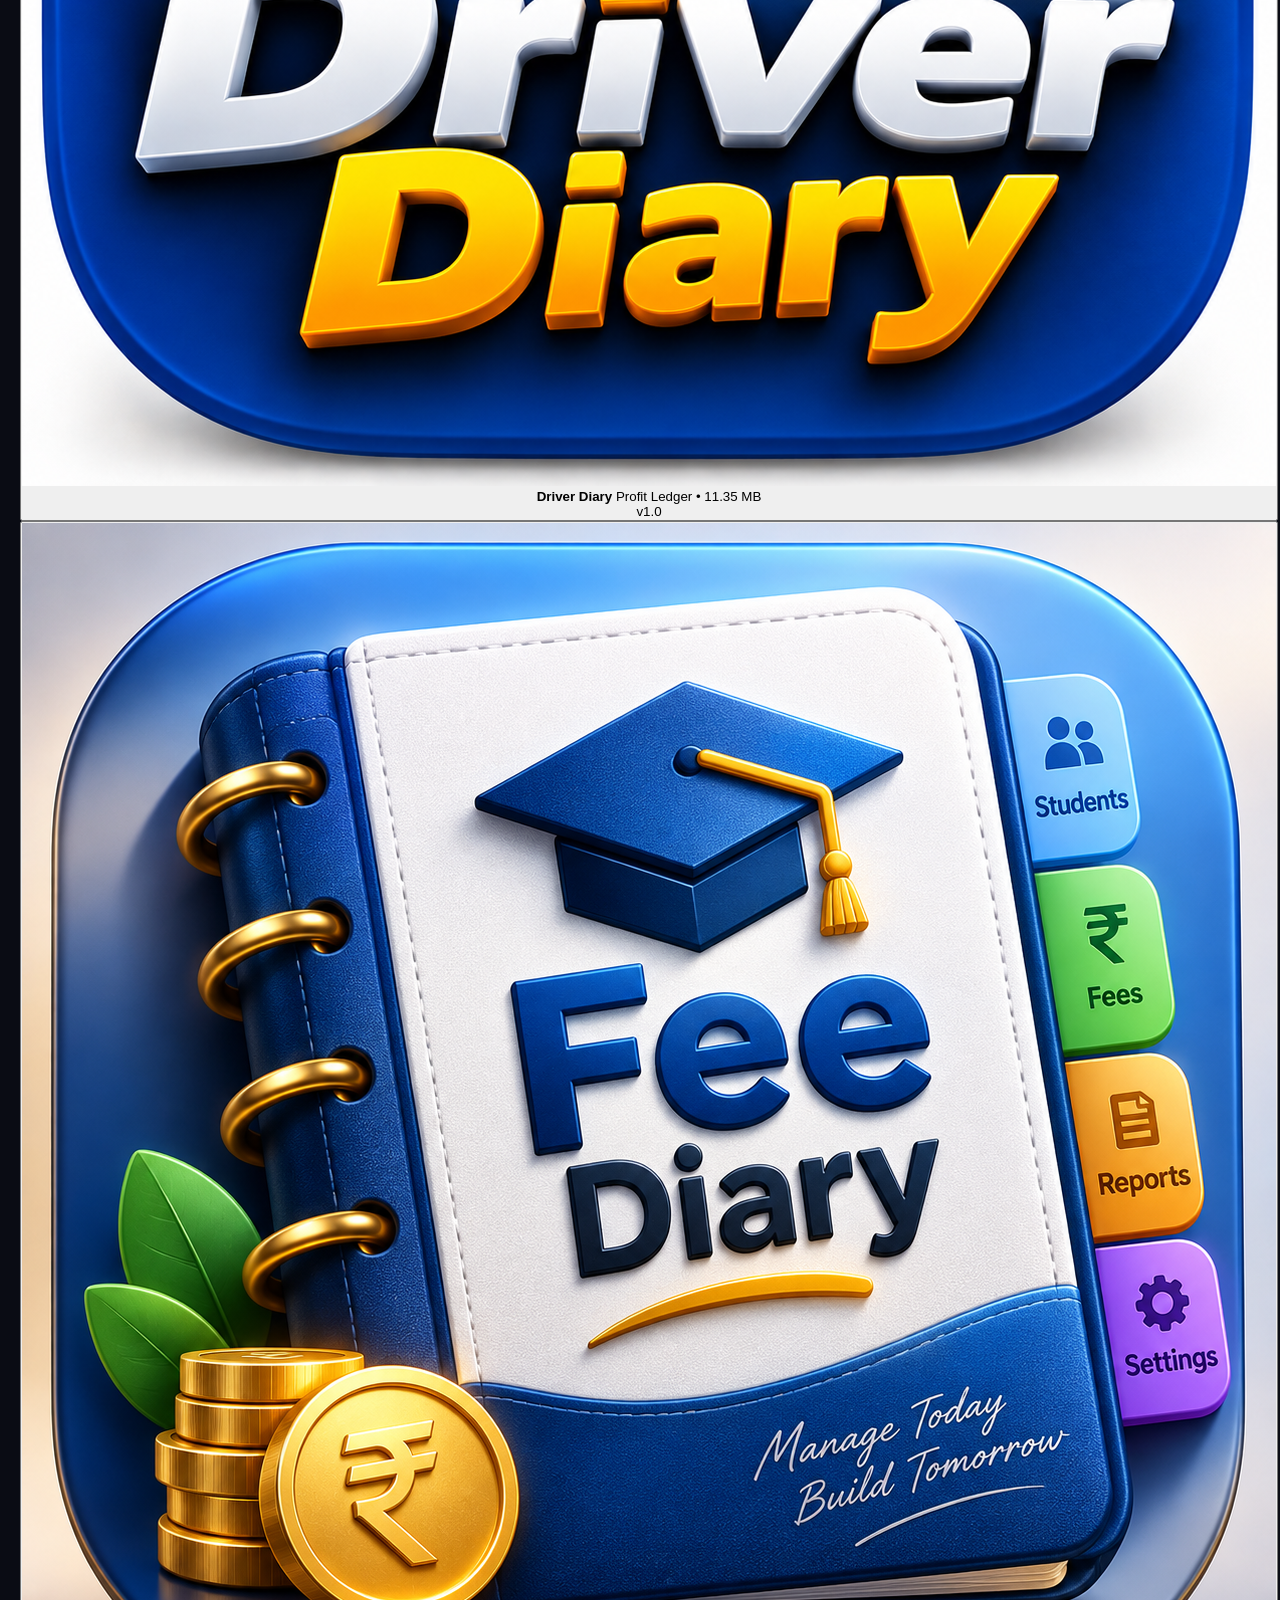
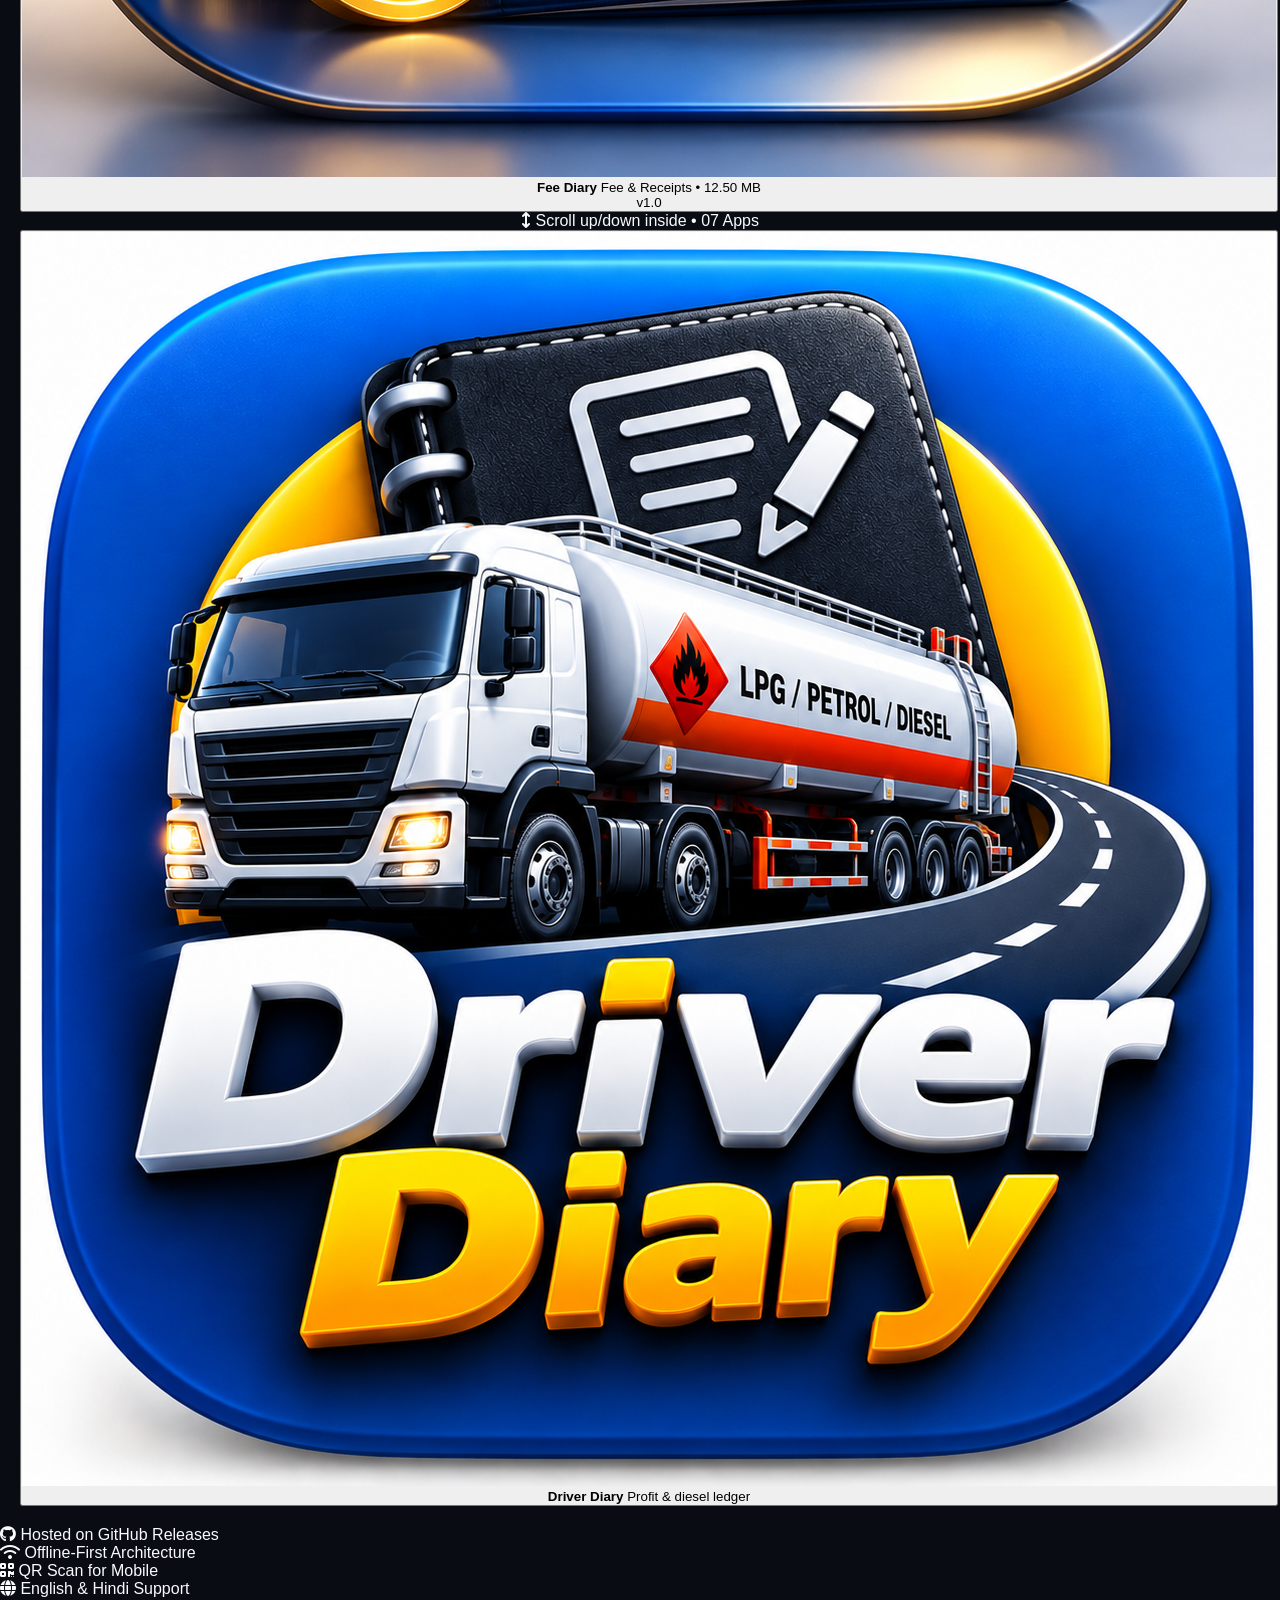
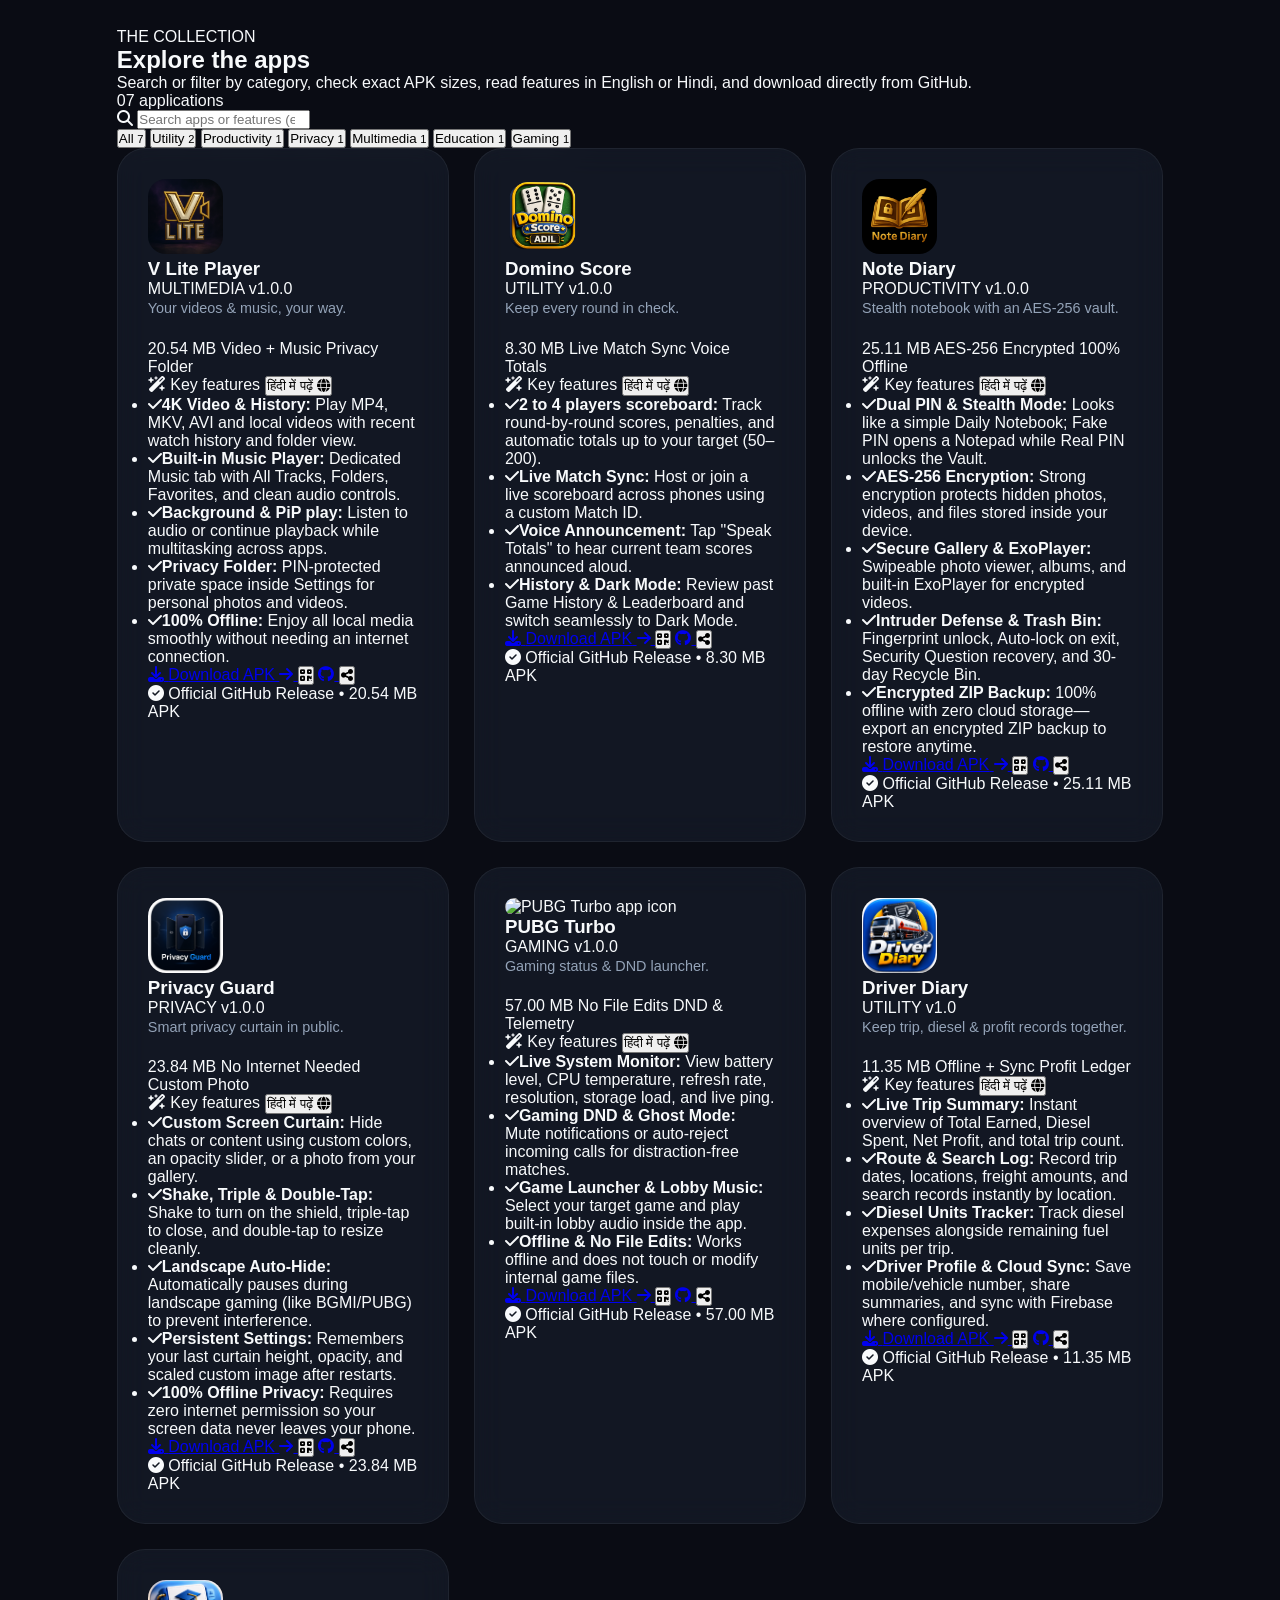
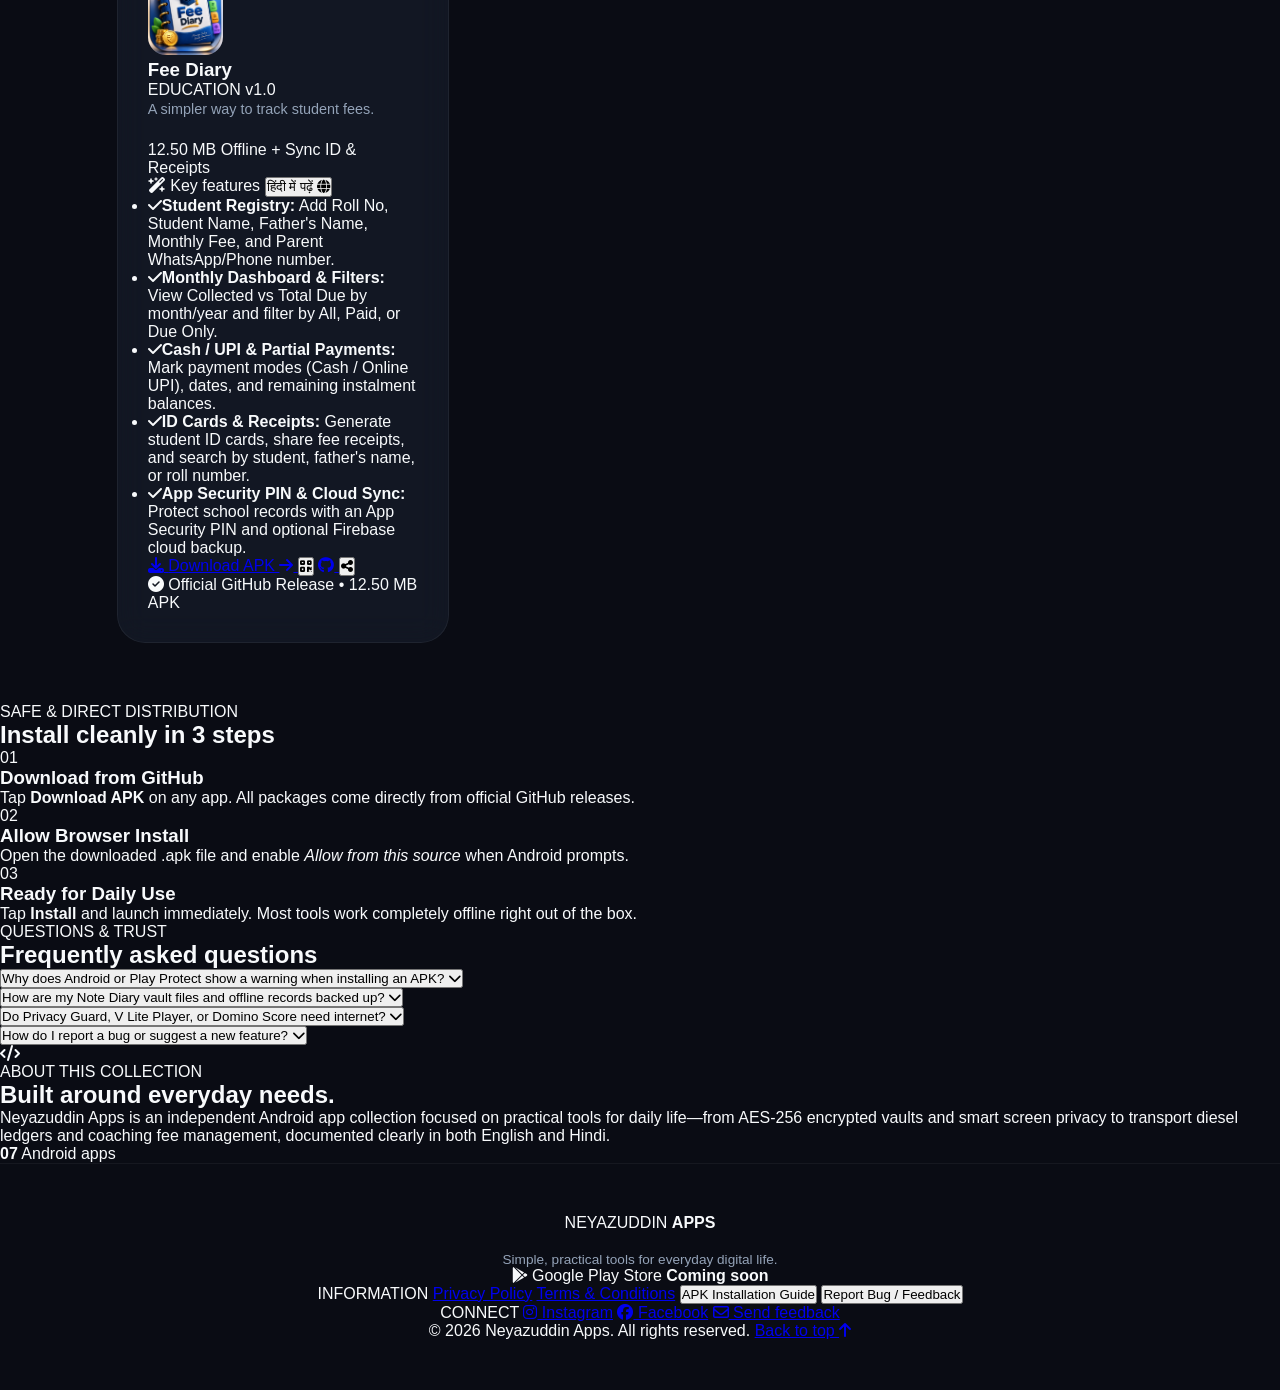
==== commit fc7b77f3: "Update index.html" ====
--- a/index.html
+++ b/index.html
@@ -1,384 +1,1317 @@
 <!DOCTYPE html>
 <html lang="en">
 <head>
-    <meta charset="UTF-8">
-    <meta name="viewport" content="width=device-width, initial-scale=1.0">
-    <title>Neyazuddin App Store | Official Android Collection</title>
-    <link rel="stylesheet" href="style.css">
-    <link rel="stylesheet" href="https://cdnjs.cloudflare.com/ajax/libs/font-awesome/6.0.0/css/all.min.css">
-    <link href="https://fonts.googleapis.com/css2?family=Poppins:wght@300;400;600;800&display=swap" rel="stylesheet">
+  <meta charset="UTF-8">
+  <meta name="viewport" content="width=device-width, initial-scale=1.0">
+  <meta name="theme-color" content="#070b14">
+  <meta name="description" content="Explore practical Android apps by Neyazuddin Apps — V Lite Player, Domino Score, Note Diary, Privacy Guard, PUBG Turbo, Driver Diary, and Fee Diary.">
+  <meta name="author" content="Neyazuddin Apps">
+
+  <!-- Social Share Preview (Open Graph & Twitter) -->
+  <meta property="og:type" content="website">
+  <meta property="og:title" content="Neyazuddin Apps — Android App Collection">
+  <meta property="og:description" content="07 practical Android tools for everyday life — multimedia, AES-256 vault, privacy curtain, scoreboard, trip ledger, and fee management.">
+  <meta property="og:image" content="logo.png">
+  <meta name="twitter:card" content="summary_large_image">
+  <meta name="twitter:title" content="Neyazuddin Apps — Android App Collection">
+  <meta name="twitter:description" content="Lightweight, offline-first Android utilities crafted for everyday needs. Direct GitHub APK releases.">
+  <meta name="twitter:image" content="logo.png">
+
+  <title>Neyazuddin Apps — Android App Collection</title>
+
+  <!-- PWA Manifest & SVG Favicon -->
+  <link rel="manifest" href="manifest.json">
+  <link rel="icon" type="image/svg+xml" href="data:image/svg+xml,%3Csvg xmlns='http://www.w3.org/2000/svg' viewBox='0 0 64 64'%3E%3Crect width='64' height='64' rx='16' fill='%230b1020'/%3E%3Cpath d='M20 44V20l24 24V20' stroke='%23f0cc8c' stroke-width='6' stroke-linecap='round' stroke-linejoin='round' fill='none'/%3E%3C/svg%3E">
+
+  <!-- Fonts & Icons -->
+  <link rel="preconnect" href="https://fonts.googleapis.com">
+  <link rel="preconnect" href="https://fonts.gstatic.com" crossorigin>
+  <link href="https://fonts.googleapis.com/css2?family=DM+Sans:ital,opsz,wght@0,9..40,400..700;1,9..40,400..700&family=Manrope:wght@500;600;700;800&family=Noto+Sans+Devanagari:wght@400;500;600;700&display=swap" rel="stylesheet">
+  <link rel="stylesheet" href="https://cdnjs.cloudflare.com/ajax/libs/font-awesome/6.5.2/css/all.min.css">
+  <link rel="stylesheet" href="style.css">
+
+  <script type="application/ld+json">
+  {
+    "@context": "https://schema.org",
+    "@type": "CollectionPage",
+    "name": "Neyazuddin Apps — Android App Collection",
+    "description": "Independent Android developer collection offering multimedia, privacy, productivity, education, gaming, and utility applications.",
+    "publisher": {
+      "@type": "Organization",
+      "name": "Neyazuddin Apps",
+      "email": "neyazuddin8882@gmail.com"
+    }
+  }
+  </script>
 </head>
 <body>
-
-    <!-- TOP SECTION: Logo and Title -->
-    <header class="hero">
-        <div class="hero-content">
-            <img src="logo.png" alt="Dev Logo" class="hero-logo">
-            <h1 class="main-title">OFFICIAL <span class="gold-text">APP STORE</span></h1>
-        </div>
+  <div class="page-shell" id="top">
+    <!-- Sticky Glass Navbar -->
+    <header class="site-header">
+      <div class="scroll-progress" id="scroll-progress" aria-hidden="true"></div>
+      <div class="header-inner">
+        <a class="brand" href="#top" aria-label="Neyazuddin Apps home">
+          <img src="logo.png" data-image-name="logo.png" loading="eager" fetchpriority="high" alt="Neyazuddin Apps logo" class="brand-logo">
+          <span class="brand-name">NEYAZUDDIN <strong>APPS</strong></span>
+        </a>
+
+        <nav class="site-nav" aria-label="Main navigation">
+          <a href="#apps">Apps</a>
+          <a href="#install-steps">Install</a>
+          <a href="#faq">FAQ</a>
+          <a href="#about">About</a>
+        </nav>
+
+        <div class="header-actions">
+          <button type="button" class="global-lang-btn" id="global-lang-toggle" aria-pressed="false" title="Switch language between English and Hindi">
+            <i class="fa-solid fa-language" aria-hidden="true"></i>
+            <span>हिंदी</span>
+          </button>
+          <a class="header-cta" href="#apps">
+            Explore <i class="fa-solid fa-arrow-down" aria-hidden="true"></i>
+          </a>
+        </div>
+      </div>
     </header>
 
-    <!-- APPS GRID SECTION -->
-    <section class="apps-section" id="apps">
-        <div class="app-grid">
-            
-            <!-- App 1: V Lite Player -->
-            <div class="app-card">
-                <div class="app-top">
-                    <img src="vlite.png" alt="V Lite" class="app-icon">
-                    <div class="title-grp">
-                        <h3>V Lite Player</h3>
-                        <span class="badge">Multimedia</span>
-                    </div>
+    <main>
+      <!-- Hero Section -->
+      <section class="hero" aria-labelledby="hero-title">
+        <div class="hero-copy">
+          <div class="eyebrow">
+            <span class="eyebrow-dot"></span>
+            <span>INDEPENDENT ANDROID DEVELOPER</span>
+          </div>
+          <h1 id="hero-title">
+            Useful apps.<br>
+            <span class="gradient-text">Thoughtfully built.</span>
+          </h1>
+          <p class="hero-description">
+            A focused collection of practical Android tools crafted to make everyday tasks simpler, private, and genuinely organized—without unnecessary bloat.
+          </p>
+          <div class="hero-actions">
+            <a class="primary-button" href="#apps">
+              <span>Explore applications</span>
+              <i class="fa-solid fa-arrow-down" aria-hidden="true"></i>
+            </a>
+            <button type="button" class="secondary-button" id="hero-install-btn">
+              <i class="fa-solid fa-shield-halved" aria-hidden="true"></i>
+              <span>How to install APK</span>
+            </button>
+          </div>
+
+          <div class="hero-metrics">
+            <div class="metric">
+              <strong>07</strong>
+              <span>Android Tools</span>
+            </div>
+            <div class="metric-divider"></div>
+            <div class="metric">
+              <strong>EN / हिं</strong>
+              <span>Bilingual Info</span>
+            </div>
+            <div class="metric-divider"></div>
+            <div class="metric">
+              <strong>GitHub</strong>
+              <span>Verified Releases</span>
+            </div>
+          </div>
+        </div>
+
+        <!-- Interactive Scrollable Android Phone Showcase (All 07 Apps) -->
+        <div class="hero-showcase">
+          <button type="button" class="showcase-card showcase-back-left jump-app-btn" data-target="app-privacy" aria-label="Jump to Privacy Guard">
+            <img src="privacy.png" data-image-name="privacy.png" loading="eager" alt="" class="showcase-app-icon">
+            <div>
+              <strong>Privacy Guard</strong>
+              <span>Custom screen shield</span>
+            </div>
+          </button>
+
+          <div class="phone-frame">
+            <div class="phone-notch"></div>
+            <div class="phone-screen">
+              <div class="phone-topbar">
+                <span>NEYAZUDDIN OS</span>
+                <span><i class="fa-solid fa-signal" aria-hidden="true"></i> <i class="fa-solid fa-battery-three-quarters" aria-hidden="true"></i></span>
+              </div>
+              <div class="phone-hero-widget">
+                <span class="widget-badge">SCROLL &amp; TAP TO JUMP</span>
+                <h3>All 07 Apps</h3>
+                <p>Scroll list &amp; tap any app to inspect</p>
+              </div>
+              <div class="phone-app-list" aria-label="Scrollable list of all 7 apps">
+                <button type="button" class="phone-app-row jump-app-btn" data-target="app-vlite">
+                  <img src="vlite.png" data-image-name="vlite.png" loading="eager" alt="" class="row-app-icon">
+                  <div class="row-info">
+                    <strong>V Lite Player</strong>
+                    <span>Video + Music • 20.54 MB</span>
+                  </div>
+                  <span class="row-pill">v1.0.0</span>
+                </button>
+                <button type="button" class="phone-app-row jump-app-btn" data-target="app-domino">
+                  <img src="domino.png" data-image-name="domino.png" loading="eager" alt="" class="row-app-icon">
+                  <div class="row-info">
+                    <strong>Domino Score</strong>
+                    <span>Live Sync • 8.30 MB</span>
+                  </div>
+                  <span class="row-pill">v1.0.0</span>
+                </button>
+                <button type="button" class="phone-app-row jump-app-btn" data-target="app-note">
+                  <img src="note.png" data-image-name="note.png" loading="eager" alt="" class="row-app-icon">
+                  <div class="row-info">
+                    <strong>Note Diary</strong>
+                    <span>AES-256 Vault • 25.11 MB</span>
+                  </div>
+                  <span class="row-pill">v1.0.0</span>
+                </button>
+                <button type="button" class="phone-app-row jump-app-btn" data-target="app-privacy">
+                  <img src="privacy.png" data-image-name="privacy.png" loading="eager" alt="" class="row-app-icon">
+                  <div class="row-info">
+                    <strong>Privacy Guard</strong>
+                    <span>Custom Shield • 23.84 MB</span>
+                  </div>
+                  <span class="row-pill">v1.0.0</span>
+                </button>
+                <button type="button" class="phone-app-row jump-app-btn" data-target="app-pubg">
+                  <img src="pubg.png" data-image-name="pubg.png" loading="eager" alt="" class="row-app-icon">
+                  <div class="row-info">
+                    <strong>PUBG Turbo</strong>
+                    <span>DND Launcher • 57.00 MB</span>
+                  </div>
+                  <span class="row-pill">v1.0.0</span>
+                </button>
+                <button type="button" class="phone-app-row jump-app-btn" data-target="app-driver">
+                  <img src="driver.png" data-image-name="driver.png" loading="eager" alt="" class="row-app-icon">
+                  <div class="row-info">
+                    <strong>Driver Diary</strong>
+                    <span>Profit Ledger • 11.35 MB</span>
+                  </div>
+                  <span class="row-pill">v1.0</span>
+                </button>
+                <button type="button" class="phone-app-row jump-app-btn" data-target="app-fee">
+                  <img src="fee.png" data-image-name="fee.png" loading="eager" alt="" class="row-app-icon">
+                  <div class="row-info">
+                    <strong>Fee Diary</strong>
+                    <span>Fee &amp; Receipts • 12.50 MB</span>
+                  </div>
+                  <span class="row-pill">v1.0</span>
+                </button>
+              </div>
+              <div class="phone-bottom-bar">
+                <i class="fa-solid fa-arrows-up-down" aria-hidden="true"></i> Scroll up/down inside • 07 Apps
+              </div>
+            </div>
+          </div>
+
+          <button type="button" class="showcase-card showcase-front-right jump-app-btn" data-target="app-driver" aria-label="Jump to Driver Diary">
+            <img src="driver.png" data-image-name="driver.png" loading="eager" alt="" class="showcase-app-icon">
+            <div>
+              <strong>Driver Diary</strong>
+              <span>Profit &amp; diesel ledger</span>
+            </div>
+          </button>
+        </div>
+      </section>
+
+      <!-- Trust Strip -->
+      <section class="trust-strip" aria-label="Platform highlights">
+        <div class="trust-item"><i class="fa-brands fa-github" aria-hidden="true"></i> Hosted on GitHub Releases</div>
+        <div class="trust-item"><i class="fa-solid fa-wifi" aria-hidden="true"></i> Offline-First Architecture</div>
+        <div class="trust-item"><i class="fa-solid fa-qrcode" aria-hidden="true"></i> QR Scan for Mobile</div>
+        <div class="trust-item"><i class="fa-solid fa-globe" aria-hidden="true"></i> English &amp; Hindi Support</div>
+      </section>
+
+      <!-- Apps Collection -->
+      <section class="apps-section" id="apps" aria-labelledby="apps-title">
+        <div class="section-heading">
+          <div>
+            <span class="section-kicker">THE COLLECTION</span>
+            <h2 id="apps-title">Explore the apps</h2>
+            <p>Search or filter by category, check exact APK sizes, read features in English or Hindi, and download directly from GitHub.</p>
+          </div>
+          <div class="app-count" aria-live="polite">
+            <span id="visible-count">07</span> applications
+          </div>
+        </div>
+
+        <div class="collection-toolbar">
+          <div class="search-box">
+            <i class="fa-solid fa-magnifying-glass" aria-hidden="true"></i>
+            <input type="search" id="app-search" placeholder="Search apps or features (e.g. AES-256, Music, Live Sync, Fee)..." aria-label="Search applications">
+            <button type="button" class="search-clear" id="search-clear" hidden aria-label="Clear search">
+              <i class="fa-solid fa-xmark" aria-hidden="true"></i>
+            </button>
+          </div>
+
+          <div class="filter-bar" role="tablist" aria-label="Filter applications by category">
+            <button class="filter-pill is-active" type="button" data-filter="all" role="tab" aria-selected="true">All <small>7</small></button>
+            <button class="filter-pill" type="button" data-filter="utility" role="tab" aria-selected="false">Utility <small>2</small></button>
+            <button class="filter-pill" type="button" data-filter="productivity" role="tab" aria-selected="false">Productivity <small>1</small></button>
+            <button class="filter-pill" type="button" data-filter="privacy" role="tab" aria-selected="false">Privacy <small>1</small></button>
+            <button class="filter-pill" type="button" data-filter="multimedia" role="tab" aria-selected="false">Multimedia <small>1</small></button>
+            <button class="filter-pill" type="button" data-filter="education" role="tab" aria-selected="false">Education <small>1</small></button>
+            <button class="filter-pill" type="button" data-filter="gaming" role="tab" aria-selected="false">Gaming <small>1</small></button>
+          </div>
+        </div>
+
+        <div class="app-grid" id="app-grid">
+          <!-- V Lite Player -->
+          <article class="app-card" id="app-vlite" data-category="multimedia">
+            <div class="app-card-head">
+              <img src="vlite.png" data-image-name="vlite.png" loading="lazy" alt="V Lite Player app icon" class="app-icon">
+              <div class="app-heading">
+                <h3>V Lite Player</h3>
+                <div class="app-meta-row">
+                  <span class="app-category">MULTIMEDIA</span>
+                  <span class="app-version">v1.0.0</span>
                 </div>
-
-                <div class="features-box" style="margin-bottom: 20px; flex-grow: 1; background: rgba(0, 0, 0, 0.35); border: 1px solid rgba(255, 255, 255, 0.1); border-radius: 18px; padding: 14px;">
-                    <div style="display: flex; justify-content: space-between; align-items: center; margin-bottom: 10px;">
-                        <span style="font-size: 0.78rem; font-weight: 700; color: var(--gold); text-transform: uppercase; letter-spacing: 0.5px;">
-                            <i class="fa-solid fa-star"></i> Key Features
-                        </span>
-                        <button type="button" id="vlite-btn" onclick="toggleLang('vlite')" style="background: rgba(56, 189, 248, 0.15); border: 1px solid rgba(56, 189, 248, 0.4); color: var(--accent); font-size: 0.75rem; font-weight: 700; padding: 4px 10px; border-radius: 20px; cursor: pointer;">
-                            🇮🇳 हिंदी में पढ़ें
-                        </button>
-                    </div>
-
-                    <ul id="vlite-en" style="list-style: none; padding: 0; margin: 0; font-size: 0.83rem; color: #cbd5e1; line-height: 1.65;">
-                        <li style="margin-bottom: 5px;"><i class="fa-solid fa-check" style="color: var(--green-btn); font-size: 0.75rem; margin-right: 6px;"></i><b>4K Ultra HD:</b> Smooth playback up to 4K for MP4, MKV, AVI, etc.</li>
-                        <li style="margin-bottom: 5px;"><i class="fa-solid fa-check" style="color: var(--green-btn); font-size: 0.75rem; margin-right: 6px;"></i><b>Background Play:</b> Play video audio in background like MP3.</li>
-                        <li style="margin-bottom: 5px;"><i class="fa-solid fa-check" style="color: var(--green-btn); font-size: 0.75rem; margin-right: 6px;"></i><b>Private Vault:</b> Secret PIN-locked folder to hide personal videos &amp; photos.</li>
-                        <li><i class="fa-solid fa-check" style="color: var(--green-btn); font-size: 0.75rem; margin-right: 6px;"></i><b>100% Offline &amp; Safe:</b> Smooth gestures &amp; zero risk of data leakage.</li>
-                    </ul>
-
-                    <ul id="vlite-hi" style="list-style: none; padding: 0; margin: 0; font-size: 0.83rem; color: #cbd5e1; line-height: 1.65; display: none;">
-                        <li style="margin-bottom: 5px;"><i class="fa-solid fa-check" style="color: var(--green-btn); font-size: 0.75rem; margin-right: 6px;"></i><b>4K अल्ट्रा HD:</b> 4K तक सभी वीडियो और MP3 फॉर्मेट का स्मूथ प्लेबैक।</li>
-                        <li style="margin-bottom: 5px;"><i class="fa-solid fa-check" style="color: var(--green-btn); font-size: 0.75rem; margin-right: 6px;"></i><b>बैकग्राउंड म्यूजिक:</b> वीडियो को MP3 की तरह बैकग्राउंड में चलाएं।</li>
-                        <li style="margin-bottom: 5px;"><i class="fa-solid fa-check" style="color: var(--green-btn); font-size: 0.75rem; margin-right: 6px;"></i><b>प्राइवेट वॉल्ट:</b> पिन लॉक लगाकर अपनी पर्सनल फोटो-वीडियो छुपाएं।</li>
-                        <li><i class="fa-solid fa-check" style="color: var(--green-btn); font-size: 0.75rem; margin-right: 6px;"></i><b>100% ऑफलाइन:</b> बिल्कुल सेफ, स्मूथ और यूज़र-फ्रेंडली ऐप।</li>
-                    </ul>
+                <p class="app-subtitle">Your videos &amp; music, your way.</p>
+                <div class="app-specs">
+                  <span class="spec-chip spec-size">20.54 MB</span>
+                  <span class="spec-chip">Video + Music</span>
+                  <span class="spec-chip">Privacy Folder</span>
                 </div>
-
-                <a href="https://github.com/neyazuddin-apps/V-Lite-Player/releases/download/v1.0.0/V.Lite_1.0.0.apk" class="download-btn">
-                    <i class="fa-solid fa-download"></i> Download APK
+              </div>
+            </div>
+            <div class="feature-panel">
+              <div class="feature-heading">
+                <span><i class="fa-solid fa-wand-magic-sparkles" aria-hidden="true"></i> Key features</span>
+                <button class="language-toggle" type="button" data-app="vlite" aria-pressed="false">हिंदी में पढ़ें <i class="fa-solid fa-globe" aria-hidden="true"></i></button>
+              </div>
+              <ul class="feature-list" id="vlite-en">
+                <li><i class="fa-solid fa-check" aria-hidden="true"></i><span><b>4K Video &amp; History:</b> Play MP4, MKV, AVI and local videos with recent watch history and folder view.</span></li>
+                <li><i class="fa-solid fa-check" aria-hidden="true"></i><span><b>Built-in Music Player:</b> Dedicated Music tab with All Tracks, Folders, Favorites, and clean audio controls.</span></li>
+                <li><i class="fa-solid fa-check" aria-hidden="true"></i><span><b>Background &amp; PiP play:</b> Listen to audio or continue playback while multitasking across apps.</span></li>
+                <li><i class="fa-solid fa-check" aria-hidden="true"></i><span><b>Privacy Folder:</b> PIN-protected private space inside Settings for personal photos and videos.</span></li>
+                <li><i class="fa-solid fa-check" aria-hidden="true"></i><span><b>100% Offline:</b> Enjoy all local media smoothly without needing an internet connection.</span></li>
+              </ul>
+              <ul class="feature-list" id="vlite-hi" lang="hi" hidden>
+                <li><i class="fa-solid fa-check" aria-hidden="true"></i><span><b>4K वीडियो और हिस्ट्री:</b> MP4, MKV, AVI व लोकल वीडियो को वॉच हिस्ट्री और फोल्डर व्यू के साथ चलाएं।</span></li>
+                <li><i class="fa-solid fa-check" aria-hidden="true"></i><span><b>इन-बिल्ट म्यूज़िक प्लेयर:</b> अलग म्यूज़िक टैब जिसमें All, Folder, Favorite और क्लीन ऑडियो कंट्रोल्स हैं।</span></li>
+                <li><i class="fa-solid fa-check" aria-hidden="true"></i><span><b>बैकग्राउंड और PiP प्ले:</b> दूसरे ऐप इस्तेमाल करते हुए वीडियो का ऑडियो सुनें।</span></li>
+                <li><i class="fa-solid fa-check" aria-hidden="true"></i><span><b>प्राइवेसी फोल्डर:</b> सेटिंग्स के अंदर निजी फोटो और वीडियो के लिए PIN-प्रोटेक्टेड जगह।</span></li>
+                <li><i class="fa-solid fa-check" aria-hidden="true"></i><span><b>100% ऑफलाइन:</b> बिना इंटरनेट कनेक्शन अपने फोन की पूरी मीडिया चलाएं।</span></li>
+              </ul>
+            </div>
+            <div class="card-footer">
+              <div class="card-actions-row">
+                <a class="download-button" href="https://github.com/neyazuddin-apps/V-Lite-Player/releases/download/v1.0.0/V.Lite_1.0.0.apk" data-app-name="V Lite Player">
+                  <i class="fa-solid fa-download" aria-hidden="true"></i>
+                  <span>Download APK</span>
+                  <i class="fa-solid fa-arrow-right button-arrow" aria-hidden="true"></i>
                 </a>
-            </div>
-
-            <!-- App 2: Domino Score -->
-            <div class="app-card">
-                <div class="app-top">
-                    <img src="domino.png" alt="Domino" class="app-icon">
-                    <div class="title-grp">
-                        <h3>Domino Score</h3>
-                        <span class="badge">Utility</span>
-                    </div>
+                <button type="button" class="icon-action-btn qr-app-btn" data-name="V Lite Player" data-version="v1.0.0" data-size="20.54 MB" data-icon="vlite.png" data-url="https://github.com/neyazuddin-apps/V-Lite-Player/releases/download/v1.0.0/V.Lite_1.0.0.apk" title="Scan QR on Phone" aria-label="Show QR code for V Lite Player">
+                  <i class="fa-solid fa-qrcode" aria-hidden="true"></i>
+                </button>
+                <a class="icon-action-btn" href="https://github.com/neyazuddin-apps/V-Lite-Player/releases" target="_blank" rel="noopener noreferrer" title="View GitHub Releases" aria-label="View V Lite Player on GitHub Releases">
+                  <i class="fa-brands fa-github" aria-hidden="true"></i>
+                </a>
+                <button type="button" class="icon-action-btn share-app-btn" data-name="V Lite Player" data-url="https://github.com/neyazuddin-apps/V-Lite-Player/releases/download/v1.0.0/V.Lite_1.0.0.apk" title="Copy or Share APK link" aria-label="Share V Lite Player link">
+                  <i class="fa-solid fa-share-nodes" aria-hidden="true"></i>
+                </button>
+              </div>
+              <span class="release-source"><i class="fa-solid fa-circle-check" aria-hidden="true"></i> Official GitHub Release • 20.54 MB APK</span>
+            </div>
+          </article>
+
+          <!-- Domino Score -->
+          <article class="app-card" id="app-domino" data-category="utility">
+            <div class="app-card-head">
+              <img src="domino.png" data-image-name="domino.png" loading="lazy" alt="Domino Score app icon" class="app-icon">
+              <div class="app-heading">
+                <h3>Domino Score</h3>
+                <div class="app-meta-row">
+                  <span class="app-category">UTILITY</span>
+                  <span class="app-version">v1.0.0</span>
                 </div>
-
-                <div class="features-box" style="margin-bottom: 20px; flex-grow: 1; background: rgba(0, 0, 0, 0.35); border: 1px solid rgba(255, 255, 255, 0.1); border-radius: 18px; padding: 14px;">
-                    <div style="display: flex; justify-content: space-between; align-items: center; margin-bottom: 10px;">
-                        <span style="font-size: 0.78rem; font-weight: 700; color: var(--gold); text-transform: uppercase; letter-spacing: 0.5px;">
-                            <i class="fa-solid fa-star"></i> Key Features
-                        </span>
-                        <button type="button" id="domino-btn" onclick="toggleLang('domino')" style="background: rgba(56, 189, 248, 0.15); border: 1px solid rgba(56, 189, 248, 0.4); color: var(--accent); font-size: 0.75rem; font-weight: 700; padding: 4px 10px; border-radius: 20px; cursor: pointer;">
-                            🇮🇳 हिंदी में पढ़ें
-                        </button>
-                    </div>
-
-                    <ul id="domino-en" style="list-style: none; padding: 0; margin: 0; font-size: 0.83rem; color: #cbd5e1; line-height: 1.65;">
-                        <li style="margin-bottom: 5px;"><i class="fa-solid fa-check" style="color: var(--green-btn); font-size: 0.75rem; margin-right: 6px;"></i><b>4-Player Scoreboard:</b> Track scores and rounds for up to 4 players.</li>
-                        <li style="margin-bottom: 5px;"><i class="fa-solid fa-check" style="color: var(--green-btn); font-size: 0.75rem; margin-right: 6px;"></i><b>Auto Calculation:</b> App automatically tallies totals with zero errors.</li>
-                        <li style="margin-bottom: 5px;"><i class="fa-solid fa-check" style="color: var(--green-btn); font-size: 0.75rem; margin-right: 6px;"></i><b>Rounds &amp; Stats:</b> See total rounds played and leader performance.</li>
-                        <li><i class="fa-solid fa-check" style="color: var(--green-btn); font-size: 0.75rem; margin-right: 6px;"></i><b>Universal Support:</b> Works for Dominoes, cards &amp; any round board game.</li>
-                    </ul>
-
-                    <ul id="domino-hi" style="list-style: none; padding: 0; margin: 0; font-size: 0.83rem; color: #cbd5e1; line-height: 1.65; display: none;">
-                        <li style="margin-bottom: 5px;"><i class="fa-solid fa-check" style="color: var(--green-btn); font-size: 0.75rem; margin-right: 6px;"></i><b>4 प्लेयर्स स्कोरकार्ड:</b> एक साथ 4 खिलाड़ियों के पॉइंट्स का सटीक हिसाब।</li>
-                        <li style="margin-bottom: 5px;"><i class="fa-solid fa-check" style="color: var(--green-btn); font-size: 0.75rem; margin-right: 6px;"></i><b>ऑटोमैटिक जोड़:</b> ऐप खुद सभी राउंड के स्कोर जोड़ेगा, गलती की गुंजाइश नहीं।</li>
-                        <li style="margin-bottom: 5px;"><i class="fa-solid fa-check" style="color: var(--green-btn); font-size: 0.75rem; margin-right: 6px;"></i><b>राउंड स्टैट्स:</b> कुल कितने राउंड गेम चला और किसका स्कोर सबसे आगे है।</li>
-                        <li><i class="fa-solid fa-check" style="color: var(--green-btn); font-size: 0.75rem; margin-right: 6px;"></i><b>सभी गेम्स के लिए:</b> डोमिनो, ताश या किसी भी राउंड वाले गेम में काम करे।</li>
-                    </ul>
+                <p class="app-subtitle">Keep every round in check.</p>
+                <div class="app-specs">
+                  <span class="spec-chip spec-size">8.30 MB</span>
+                  <span class="spec-chip">Live Match Sync</span>
+                  <span class="spec-chip">Voice Totals</span>
                 </div>
-
-                <a href="https://github.com/neyazuddin-apps/Domino-Score-/releases/download/v1.0.0/Domino.Score_1.0.apk" class="download-btn">
-                    <i class="fa-solid fa-download"></i> Download APK
+              </div>
+            </div>
+            <div class="feature-panel">
+              <div class="feature-heading">
+                <span><i class="fa-solid fa-wand-magic-sparkles" aria-hidden="true"></i> Key features</span>
+                <button class="language-toggle" type="button" data-app="domino" aria-pressed="false">हिंदी में पढ़ें <i class="fa-solid fa-globe" aria-hidden="true"></i></button>
+              </div>
+              <ul class="feature-list" id="domino-en">
+                <li><i class="fa-solid fa-check" aria-hidden="true"></i><span><b>2 to 4 players scoreboard:</b> Track round-by-round scores, penalties, and automatic totals up to your target (50–200).</span></li>
+                <li><i class="fa-solid fa-check" aria-hidden="true"></i><span><b>Live Match Sync:</b> Host or join a live scoreboard across phones using a custom Match ID.</span></li>
+                <li><i class="fa-solid fa-check" aria-hidden="true"></i><span><b>Voice Announcement:</b> Tap "Speak Totals" to hear current team scores announced aloud.</span></li>
+                <li><i class="fa-solid fa-check" aria-hidden="true"></i><span><b>History &amp; Dark Mode:</b> Review past Game History &amp; Leaderboard and switch seamlessly to Dark Mode.</span></li>
+              </ul>
+              <ul class="feature-list" id="domino-hi" lang="hi" hidden>
+                <li><i class="fa-solid fa-check" aria-hidden="true"></i><span><b>2 से 4 खिलाड़ियों का स्कोरबोर्ड:</b> हर राउंड का स्कोर, पेनल्टी और टारगेट स्कोर (50–200) के साथ अपने आप जोड़।</span></li>
+                <li><i class="fa-solid fa-check" aria-hidden="true"></i><span><b>लाइव मैच सिंक:</b> कस्टम Match ID के ज़रिए दूसरे फोन पर Host या Join करके लाइव स्कोर देखें।</span></li>
+                <li><i class="fa-solid fa-check" aria-hidden="true"></i><span><b>वॉयस अनाउंसमेंट:</b> "Speak Totals" दबाकर सभी टीमों का कुल स्कोर आवाज़ में सुनें।</span></li>
+                <li><i class="fa-solid fa-check" aria-hidden="true"></i><span><b>हिस्ट्री और डार्क मोड:</b> पुराने गेम की हिस्ट्री, लीडरबोर्ड देखें और डार्क मोड इस्तेमाल करें।</span></li>
+              </ul>
+            </div>
+            <div class="card-footer">
+              <div class="card-actions-row">
+                <a class="download-button" href="https://github.com/neyazuddin-apps/Domino-Score-/releases/download/v1.0.0/Domino.Score_1.0.apk" data-app-name="Domino Score">
+                  <i class="fa-solid fa-download" aria-hidden="true"></i>
+                  <span>Download APK</span>
+                  <i class="fa-solid fa-arrow-right button-arrow" aria-hidden="true"></i>
                 </a>
-            </div>
-
-            <!-- App 3: Note Diary -->
-            <div class="app-card">
-                <div class="app-top">
-                    <img src="note.png" alt="Note Diary" class="app-icon">
-                    <div class="title-grp">
-                        <h3>Note Diary</h3>
-                        <span class="badge">Productivity</span>
-                    </div>
+                <button type="button" class="icon-action-btn qr-app-btn" data-name="Domino Score" data-version="v1.0.0" data-size="8.30 MB" data-icon="domino.png" data-url="https://github.com/neyazuddin-apps/Domino-Score-/releases/download/v1.0.0/Domino.Score_1.0.apk" title="Scan QR on Phone" aria-label="Show QR code for Domino Score">
+                  <i class="fa-solid fa-qrcode" aria-hidden="true"></i>
+                </button>
+                <a class="icon-action-btn" href="https://github.com/neyazuddin-apps/Domino-Score-/releases" target="_blank" rel="noopener noreferrer" title="View GitHub Releases" aria-label="View Domino Score on GitHub Releases">
+                  <i class="fa-brands fa-github" aria-hidden="true"></i>
+                </a>
+                <button type="button" class="icon-action-btn share-app-btn" data-name="Domino Score" data-url="https://github.com/neyazuddin-apps/Domino-Score-/releases/download/v1.0.0/Domino.Score_1.0.apk" title="Copy or Share APK link" aria-label="Share Domino Score link">
+                  <i class="fa-solid fa-share-nodes" aria-hidden="true"></i>
+                </button>
+              </div>
+              <span class="release-source"><i class="fa-solid fa-circle-check" aria-hidden="true"></i> Official GitHub Release • 8.30 MB APK</span>
+            </div>
+          </article>
+
+          <!-- Note Diary -->
+          <article class="app-card" id="app-note" data-category="productivity">
+            <div class="app-card-head">
+              <img src="note.png" data-image-name="note.png" loading="lazy" alt="Note Diary app icon" class="app-icon">
+              <div class="app-heading">
+                <h3>Note Diary</h3>
+                <div class="app-meta-row">
+                  <span class="app-category">PRODUCTIVITY</span>
+                  <span class="app-version">v1.0.0</span>
                 </div>
-
-                <div class="features-box" style="margin-bottom: 20px; flex-grow: 1; background: rgba(0, 0, 0, 0.35); border: 1px solid rgba(255, 255, 255, 0.1); border-radius: 18px; padding: 14px;">
-                    <div style="display: flex; justify-content: space-between; align-items: center; margin-bottom: 10px;">
-                        <span style="font-size: 0.78rem; font-weight: 700; color: var(--gold); text-transform: uppercase; letter-spacing: 0.5px;">
-                            <i class="fa-solid fa-star"></i> Key Features
-                        </span>
-                        <button type="button" id="note-btn" onclick="toggleLang('note')" style="background: rgba(56, 189, 248, 0.15); border: 1px solid rgba(56, 189, 248, 0.4); color: var(--accent); font-size: 0.75rem; font-weight: 700; padding: 4px 10px; border-radius: 20px; cursor: pointer;">
-                            🇮🇳 हिंदी में पढ़ें
-                        </button>
-                    </div>
-
-                    <ul id="note-en" style="list-style: none; padding: 0; margin: 0; font-size: 0.83rem; color: #cbd5e1; line-height: 1.65;">
-                        <li style="margin-bottom: 5px;"><i class="fa-solid fa-check" style="color: var(--green-btn); font-size: 0.75rem; margin-right: 6px;"></i><b>Real Secret Vault:</b> Hide private photos &amp; videos secretly inside.</li>
-                        <li style="margin-bottom: 5px;"><i class="fa-solid fa-check" style="color: var(--green-btn); font-size: 0.75rem; margin-right: 6px;"></i><b>Fake PIN Decoy Mode:</b> Fake PIN opens a dummy diary so no one suspects.</li>
-                        <li style="margin-bottom: 5px;"><i class="fa-solid fa-check" style="color: var(--green-btn); font-size: 0.75rem; margin-right: 6px;"></i><b>Offline Backup &amp; Restore:</b> Saves directly to internal storage (Zero leak risk).</li>
-                        <li><i class="fa-solid fa-check" style="color: var(--green-btn); font-size: 0.75rem; margin-right: 6px;"></i><b>100% Offline Working:</b> Pure offline security with smooth note-taking.</li>
-                    </ul>
-
-                    <ul id="note-hi" style="list-style: none; padding: 0; margin: 0; font-size: 0.83rem; color: #cbd5e1; line-height: 1.65; display: none;">
-                        <li style="margin-bottom: 5px;"><i class="fa-solid fa-check" style="color: var(--green-btn); font-size: 0.75rem; margin-right: 6px;"></i><b>रियल सीक्रेट वॉल्ट:</b> डायरी के अंदर बिना किसी को पता चले फोटो-वीडियो छुपाएं।</li>
-                        <li style="margin-bottom: 5px;"><i class="fa-solid fa-check" style="color: var(--green-btn); font-size: 0.75rem; margin-right: 6px;"></i><b>फेक पिन (नकली पासवर्ड):</b> नकली पिन डालने पर साधारण डायरी खुलेगी।</li>
-                        <li style="margin-bottom: 5px;"><i class="fa-solid fa-check" style="color: var(--green-btn); font-size: 0.75rem; margin-right: 6px;"></i><b>ऑफलाइन बैकअप-रीस्टोर:</b> डेटा सीधे फोन मेमोरी में सेव रहेगा, लीक का 0% डर।</li>
-                        <li><i class="fa-solid fa-check" style="color: var(--green-btn); font-size: 0.75rem; margin-right: 6px;"></i><b>100% ऑफलाइन:</b> बिल्कुल सुरक्षित, स्मूथ और फास्ट नोट-डायरी ऐप।</li>
-                    </ul>
+                <p class="app-subtitle">Stealth notebook with an AES-256 vault.</p>
+                <div class="app-specs">
+                  <span class="spec-chip spec-size">25.11 MB</span>
+                  <span class="spec-chip">AES-256 Encrypted</span>
+                  <span class="spec-chip">100% Offline</span>
                 </div>
-
-                <a href="https://github.com/neyazuddin-apps/Note-Diary/releases/download/v1.0.0/Note.Diary_1.0.apk" class="download-btn">
-                    <i class="fa-solid fa-download"></i> Download APK
+              </div>
+            </div>
+            <div class="feature-panel">
+              <div class="feature-heading">
+                <span><i class="fa-solid fa-wand-magic-sparkles" aria-hidden="true"></i> Key features</span>
+                <button class="language-toggle" type="button" data-app="note" aria-pressed="false">हिंदी में पढ़ें <i class="fa-solid fa-globe" aria-hidden="true"></i></button>
+              </div>
+              <ul class="feature-list" id="note-en">
+                <li><i class="fa-solid fa-check" aria-hidden="true"></i><span><b>Dual PIN &amp; Stealth Mode:</b> Looks like a simple Daily Notebook; Fake PIN opens a Notepad while Real PIN unlocks the Vault.</span></li>
+                <li><i class="fa-solid fa-check" aria-hidden="true"></i><span><b>AES-256 Encryption:</b> Strong encryption protects hidden photos, videos, and files stored inside your device.</span></li>
+                <li><i class="fa-solid fa-check" aria-hidden="true"></i><span><b>Secure Gallery &amp; ExoPlayer:</b> Swipeable photo viewer, albums, and built-in ExoPlayer for encrypted videos.</span></li>
+                <li><i class="fa-solid fa-check" aria-hidden="true"></i><span><b>Intruder Defense &amp; Trash Bin:</b> Fingerprint unlock, Auto-lock on exit, Security Question recovery, and 30-day Recycle Bin.</span></li>
+                <li><i class="fa-solid fa-check" aria-hidden="true"></i><span><b>Encrypted ZIP Backup:</b> 100% offline with zero cloud storage—export an encrypted ZIP backup to restore anytime.</span></li>
+              </ul>
+              <ul class="feature-list" id="note-hi" lang="hi" hidden>
+                <li><i class="fa-solid fa-check" aria-hidden="true"></i><span><b>डुअल PIN और स्टील्थ मोड:</b> बाहर से साधारण नोटबुक दिखता है; नकली PIN से नोटपैड और असली PIN से प्राइवेट वॉल्ट खुलता है।</span></li>
+                <li><i class="fa-solid fa-check" aria-hidden="true"></i><span><b>AES-256 एन्क्रिप्शन:</b> आपकी छिपी हुई फोटो, वीडियो और फाइलों के लिए मजबूत एन्क्रिप्टेड सुरक्षा।</span></li>
+                <li><i class="fa-solid fa-check" aria-hidden="true"></i><span><b>सिक्योर गैलरी और ExoPlayer:</b> स्वाइप करने वाला फोटो व्यूअर, एल्बम और वीडियो के लिए बिल्ट-इन ExoPlayer।</span></li>
+                <li><i class="fa-solid fa-check" aria-hidden="true"></i><span><b>फिंगरप्रिंट और रीसायकल बिन:</b> फिंगरप्रिंट अनलॉक, बाहर निकलते ही ऑटो-लॉक, सिक्योरिटी सवाल और 30-दिन का ट्रैश बिन।</span></li>
+                <li><i class="fa-solid fa-check" aria-hidden="true"></i><span><b>एन्क्रिप्टेड ZIP बैकअप:</b> 100% ऑफलाइन (कोई क्लाउड अपलोड नहीं)—सेटिंग्स से सुरक्षित ZIP बैकअप बनाएं और रीस्टोर करें।</span></li>
+              </ul>
+            </div>
+            <div class="card-footer">
+              <div class="card-actions-row">
+                <a class="download-button" href="https://github.com/neyazuddin-apps/Note-Diary/releases/download/v1.0.0/Note.Diary_1.0.apk" data-app-name="Note Diary">
+                  <i class="fa-solid fa-download" aria-hidden="true"></i>
+                  <span>Download APK</span>
+                  <i class="fa-solid fa-arrow-right button-arrow" aria-hidden="true"></i>
                 </a>
-            </div>
-
-            <!-- App 4: Privacy Guard -->
-            <div class="app-card">
-                <div class="app-top">
-                    <img src="privacy.png" alt="Privacy Guard" class="app-icon">
-                    <div class="title-grp">
-                        <h3>Privacy Guard</h3>
-                        <span class="badge">Security</span>
-                    </div>
+                <button type="button" class="icon-action-btn qr-app-btn" data-name="Note Diary" data-version="v1.0.0" data-size="25.11 MB" data-icon="note.png" data-url="https://github.com/neyazuddin-apps/Note-Diary/releases/download/v1.0.0/Note.Diary_1.0.apk" title="Scan QR on Phone" aria-label="Show QR code for Note Diary">
+                  <i class="fa-solid fa-qrcode" aria-hidden="true"></i>
+                </button>
+                <a class="icon-action-btn" href="https://github.com/neyazuddin-apps/Note-Diary/releases" target="_blank" rel="noopener noreferrer" title="View GitHub Releases" aria-label="View Note Diary on GitHub Releases">
+                  <i class="fa-brands fa-github" aria-hidden="true"></i>
+                </a>
+                <button type="button" class="icon-action-btn share-app-btn" data-name="Note Diary" data-url="https://github.com/neyazuddin-apps/Note-Diary/releases/download/v1.0.0/Note.Diary_1.0.apk" title="Copy or Share APK link" aria-label="Share Note Diary link">
+                  <i class="fa-solid fa-share-nodes" aria-hidden="true"></i>
+                </button>
+              </div>
+              <span class="release-source"><i class="fa-solid fa-circle-check" aria-hidden="true"></i> Official GitHub Release • 25.11 MB APK</span>
+            </div>
+          </article>
+
+          <!-- Privacy Guard -->
+          <article class="app-card" id="app-privacy" data-category="privacy">
+            <div class="app-card-head">
+              <img src="privacy.png" data-image-name="privacy.png" loading="lazy" alt="Privacy Guard app icon" class="app-icon">
+              <div class="app-heading">
+                <h3>Privacy Guard</h3>
+                <div class="app-meta-row">
+                  <span class="app-category">PRIVACY</span>
+                  <span class="app-version">v1.0.0</span>
                 </div>
-
-                <div class="features-box" style="margin-bottom: 20px; flex-grow: 1; background: rgba(0, 0, 0, 0.35); border: 1px solid rgba(255, 255, 255, 0.1); border-radius: 18px; padding: 14px;">
-                    <div style="display: flex; justify-content: space-between; align-items: center; margin-bottom: 10px;">
-                        <span style="font-size: 0.78rem; font-weight: 700; color: var(--gold); text-transform: uppercase; letter-spacing: 0.5px;">
-                            <i class="fa-solid fa-star"></i> Key Features
-                        </span>
-                        <button type="button" id="privacy-btn" onclick="toggleLang('privacy')" style="background: rgba(56, 189, 248, 0.15); border: 1px solid rgba(56, 189, 248, 0.4); color: var(--accent); font-size: 0.75rem; font-weight: 700; padding: 4px 10px; border-radius: 20px; cursor: pointer;">
-                            🇮🇳 हिंदी में पढ़ें
-                        </button>
-                    </div>
-
-                    <ul id="privacy-en" style="list-style: none; padding: 0; margin: 0; font-size: 0.83rem; color: #cbd5e1; line-height: 1.65;">
-                        <li style="margin-bottom: 5px;"><i class="fa-solid fa-check" style="color: var(--green-btn); font-size: 0.75rem; margin-right: 6px;"></i><b>Black Screen Shield:</b> Prevents shoulder surfers from peeping at your screen.</li>
-                        <li style="margin-bottom: 5px;"><i class="fa-solid fa-check" style="color: var(--green-btn); font-size: 0.75rem; margin-right: 6px;"></i><b>Shake to Activate:</b> Simply shake your phone to trigger the privacy curtain.</li>
-                        <li style="margin-bottom: 5px;"><i class="fa-solid fa-check" style="color: var(--green-btn); font-size: 0.75rem; margin-right: 6px;"></i><b>Triple-Tap to Close:</b> Tap rapidly 3 times to make the curtain disappear.</li>
-                        <li><i class="fa-solid fa-check" style="color: var(--green-btn); font-size: 0.75rem; margin-right: 6px;"></i><b>Double-Tap to Resize:</b> Tap 2 times to customize height (custom or full).</li>
-                    </ul>
-
-                    <ul id="privacy-hi" style="list-style: none; padding: 0; margin: 0; font-size: 0.83rem; color: #cbd5e1; line-height: 1.65; display: none;">
-                        <li style="margin-bottom: 5px;"><i class="fa-solid fa-check" style="color: var(--green-btn); font-size: 0.75rem; margin-right: 6px;"></i><b>एंटी-पीपिंग काला पर्दा:</b> स्क्रीन पर पर्दा बना दे ताकि बगल वाला न झांक सके।</li>
-                        <li style="margin-bottom: 5px;"><i class="fa-solid fa-check" style="color: var(--green-btn); font-size: 0.75rem; margin-right: 6px;"></i><b>हिलाते ही चालू (Shake):</b> फोन को हल्का सा हिलाते ही पर्दा ऑन हो जाएगा।</li>
-                        <li style="margin-bottom: 5px;"><i class="fa-solid fa-check" style="color: var(--green-btn); font-size: 0.75rem; margin-right: 6px;"></i><b>3 बार टैप करके हटाएं:</b> पर्दे पर लगातार 3 बार दबाते ही पर्दा गायब होगा।</li>
-                        <li><i class="fa-solid fa-check" style="color: var(--green-btn); font-size: 0.75rem; margin-right: 6px;"></i><b>2 बार टैप करके साइज बदलें:</b> लगातार 2 बार दबाकर पर्दा छोटा या फुल करें।</li>
-                    </ul>
+                <p class="app-subtitle">Smart privacy curtain in public.</p>
+                <div class="app-specs">
+                  <span class="spec-chip spec-size">23.84 MB</span>
+                  <span class="spec-chip">No Internet Needed</span>
+                  <span class="spec-chip">Custom Photo</span>
                 </div>
-
-                <a href="https://github.com/neyazuddin-apps/Privacy-Guard/releases/download/v1.0.0/Privacy.Guard_1.0.apk" class="download-btn">
-                    <i class="fa-solid fa-download"></i> Download APK
+              </div>
+            </div>
+            <div class="feature-panel">
+              <div class="feature-heading">
+                <span><i class="fa-solid fa-wand-magic-sparkles" aria-hidden="true"></i> Key features</span>
+                <button class="language-toggle" type="button" data-app="privacy" aria-pressed="false">हिंदी में पढ़ें <i class="fa-solid fa-globe" aria-hidden="true"></i></button>
+              </div>
+              <ul class="feature-list" id="privacy-en">
+                <li><i class="fa-solid fa-check" aria-hidden="true"></i><span><b>Custom Screen Curtain:</b> Hide chats or content using custom colors, an opacity slider, or a photo from your gallery.</span></li>
+                <li><i class="fa-solid fa-check" aria-hidden="true"></i><span><b>Shake, Triple &amp; Double-Tap:</b> Shake to turn on the shield, triple-tap to close, and double-tap to resize cleanly.</span></li>
+                <li><i class="fa-solid fa-check" aria-hidden="true"></i><span><b>Landscape Auto-Hide:</b> Automatically pauses during landscape gaming (like BGMI/PUBG) to prevent interference.</span></li>
+                <li><i class="fa-solid fa-check" aria-hidden="true"></i><span><b>Persistent Settings:</b> Remembers your last curtain height, opacity, and scaled custom image after restarts.</span></li>
+                <li><i class="fa-solid fa-check" aria-hidden="true"></i><span><b>100% Offline Privacy:</b> Requires zero internet permission so your screen data never leaves your phone.</span></li>
+              </ul>
+              <ul class="feature-list" id="privacy-hi" lang="hi" hidden>
+                <li><i class="fa-solid fa-check" aria-hidden="true"></i><span><b>कस्टम स्क्रीन पर्दा:</b> चैट या स्क्रीन छुपाने के लिए पर्दे का रंग, पारदर्शिता (Opacity) या गैलरी से अपनी फोटो लगाएं।</span></li>
+                <li><i class="fa-solid fa-check" aria-hidden="true"></i><span><b>स्मार्ट जेस्चर:</b> फोन हिलाते ही पर्दा चालू, तीन टैप से बंद और दो टैप से पर्दे का आकार बदलें।</span></li>
+                <li><i class="fa-solid fa-check" aria-hidden="true"></i><span><b>लैंडस्केप ऑटो-हाइड:</b> गेमिंग (जैसे PUBG/BGMI) के दौरान लैंडस्केप मोड में अपने आप रुक जाता है।</span></li>
+                <li><i class="fa-solid fa-check" aria-hidden="true"></i><span><b>सेव रहने वाली सेटिंग्स:</b> फोन रीस्टार्ट होने पर भी आपकी ऊंचाई, Opacity और चुनी हुई फोटो याद रखता है।</span></li>
+                <li><i class="fa-solid fa-check" aria-hidden="true"></i><span><b>100% ऑफलाइन सुरक्षा:</b> बिना इंटरनेट अनुमति के काम करता है—आपका डेटा कभी फोन से बाहर नहीं जाता।</span></li>
+              </ul>
+            </div>
+            <div class="card-footer">
+              <div class="card-actions-row">
+                <a class="download-button" href="https://github.com/neyazuddin-apps/Privacy-Guard/releases/download/v1.0.0/Privacy.Guard_1.0.apk" data-app-name="Privacy Guard">
+                  <i class="fa-solid fa-download" aria-hidden="true"></i>
+                  <span>Download APK</span>
+                  <i class="fa-solid fa-arrow-right button-arrow" aria-hidden="true"></i>
                 </a>
-            </div>
-
-            <!-- App 5: PUBG Turbo -->
-            <div class="app-card">
-                <div class="app-top">
-                    <img src="pubg.png" alt="PUBG Turbo" class="app-icon">
-                    <div class="title-grp">
-                        <h3>PUBG Turbo</h3>
-                        <span class="badge">Gaming</span>
-                    </div>
+                <button type="button" class="icon-action-btn qr-app-btn" data-name="Privacy Guard" data-version="v1.0.0" data-size="23.84 MB" data-icon="privacy.png" data-url="https://github.com/neyazuddin-apps/Privacy-Guard/releases/download/v1.0.0/Privacy.Guard_1.0.apk" title="Scan QR on Phone" aria-label="Show QR code for Privacy Guard">
+                  <i class="fa-solid fa-qrcode" aria-hidden="true"></i>
+                </button>
+                <a class="icon-action-btn" href="https://github.com/neyazuddin-apps/Privacy-Guard/releases" target="_blank" rel="noopener noreferrer" title="View GitHub Releases" aria-label="View Privacy Guard on GitHub Releases">
+                  <i class="fa-brands fa-github" aria-hidden="true"></i>
+                </a>
+                <button type="button" class="icon-action-btn share-app-btn" data-name="Privacy Guard" data-url="https://github.com/neyazuddin-apps/Privacy-Guard/releases/download/v1.0.0/Privacy.Guard_1.0.apk" title="Copy or Share APK link" aria-label="Share Privacy Guard link">
+                  <i class="fa-solid fa-share-nodes" aria-hidden="true"></i>
+                </button>
+              </div>
+              <span class="release-source"><i class="fa-solid fa-circle-check" aria-hidden="true"></i> Official GitHub Release • 23.84 MB APK</span>
+            </div>
+          </article>
+
+          <!-- PUBG Turbo -->
+          <article class="app-card" id="app-pubg" data-category="gaming">
+            <div class="app-card-head">
+              <img src="pubg.png" data-image-name="pubg.png" loading="lazy" alt="PUBG Turbo app icon" class="app-icon">
+              <div class="app-heading">
+                <h3>PUBG Turbo</h3>
+                <div class="app-meta-row">
+                  <span class="app-category">GAMING</span>
+                  <span class="app-version">v1.0.0</span>
                 </div>
-
-                <div class="features-box" style="margin-bottom: 20px; flex-grow: 1; background: rgba(0, 0, 0, 0.35); border: 1px solid rgba(255, 255, 255, 0.1); border-radius: 18px; padding: 14px;">
-                    <div style="display: flex; justify-content: space-between; align-items: center; margin-bottom: 10px;">
-                        <span style="font-size: 0.78rem; font-weight: 700; color: var(--gold); text-transform: uppercase; letter-spacing: 0.5px;">
-                            <i class="fa-solid fa-star"></i> Key Features
-                        </span>
-                        <button type="button" id="pubg-btn" onclick="toggleLang('pubg')" style="background: rgba(56, 189, 248, 0.15); border: 1px solid rgba(56, 189, 248, 0.4); color: var(--accent); font-size: 0.75rem; font-weight: 700; padding: 4px 10px; border-radius: 20px; cursor: pointer;">
-                            🇮🇳 हिंदी में पढ़ें
-                        </button>
-                    </div>
-
-                    <ul id="pubg-en" style="list-style: none; padding: 0; margin: 0; font-size: 0.83rem; color: #cbd5e1; line-height: 1.65;">
-                        <li style="margin-bottom: 5px;"><i class="fa-solid fa-check" style="color: var(--green-btn); font-size: 0.75rem; margin-right: 6px;"></i><b>RAM &amp; CPU Focus:</b> Stops background apps to divert 100% RAM to gaming.</li>
-                        <li style="margin-bottom: 5px;"><i class="fa-solid fa-check" style="color: var(--green-btn); font-size: 0.75rem; margin-right: 6px;"></i><b>Extreme Lag Fix:</b> Removes stutter &amp; delivers extreme smooth FPS gameplay.</li>
-                        <li style="margin-bottom: 5px;"><i class="fa-solid fa-check" style="color: var(--green-btn); font-size: 0.75rem; margin-right: 6px;"></i><b>100% Anti-Ban Safe:</b> Never modifies game files; only optimizes device hardware.</li>
-                        <li><i class="fa-solid fa-check" style="color: var(--green-btn); font-size: 0.75rem; margin-right: 6px;"></i><b>Device Cooling:</b> Unloads CPU pressure to prevent phone overheating.</li>
-                    </ul>
-
-                    <ul id="pubg-hi" style="list-style: none; padding: 0; margin: 0; font-size: 0.83rem; color: #cbd5e1; line-height: 1.65; display: none;">
-                        <li style="margin-bottom: 5px;"><i class="fa-solid fa-check" style="color: var(--green-btn); font-size: 0.75rem; margin-right: 6px;"></i><b>रैम और सीपीयू फोकस:</b> बैकग्राउंड ऐप्स रोककर पूरी रैम गेम को ट्रांसफर करे।</li>
-                        <li style="margin-bottom: 5px;"><i class="fa-solid fa-check" style="color: var(--green-btn); font-size: 0.75rem; margin-right: 6px;"></i><b>जीरो लैग और हाई FPS:</b> गेम का अटकना बंद करे और सुपर स्मूथ स्पीड दे।</li>
-                        <li style="margin-bottom: 5px;"><i class="fa-solid fa-check" style="color: var(--green-btn); font-size: 0.75rem; margin-right: 6px;"></i><b>100% सुरक्षित (नो बैन):</b> गेम फाइल्स से छेड़छाड़ नहीं करता, 0% बैन रिस्क।</li>
-                        <li><i class="fa-solid fa-check" style="color: var(--green-btn); font-size: 0.75rem; margin-right: 6px;"></i><b>फोन कूलिंग:</b> प्रोसेसर पर लोड घटाकर गेमिंग के दौरान फोन गर्म होने से बचाए।</li>
-                    </ul>
+                <p class="app-subtitle">Gaming status &amp; DND launcher.</p>
+                <div class="app-specs">
+                  <span class="spec-chip spec-size">57.00 MB</span>
+                  <span class="spec-chip">No File Edits</span>
+                  <span class="spec-chip">DND &amp; Telemetry</span>
                 </div>
-
-                <a href="https://github.com/neyazuddin-apps/PUBG-Turbo/releases/download/v1.0.0/PUBG.TURBO_1.0.apk" class="download-btn">
-                    <i class="fa-solid fa-download"></i> Download APK
+              </div>
+            </div>
+            <div class="feature-panel">
+              <div class="feature-heading">
+                <span><i class="fa-solid fa-wand-magic-sparkles" aria-hidden="true"></i> Key features</span>
+                <button class="language-toggle" type="button" data-app="pubg" aria-pressed="false">हिंदी में पढ़ें <i class="fa-solid fa-globe" aria-hidden="true"></i></button>
+              </div>
+              <ul class="feature-list" id="pubg-en">
+                <li><i class="fa-solid fa-check" aria-hidden="true"></i><span><b>Live System Monitor:</b> View battery level, CPU temperature, refresh rate, resolution, storage load, and live ping.</span></li>
+                <li><i class="fa-solid fa-check" aria-hidden="true"></i><span><b>Gaming DND &amp; Ghost Mode:</b> Mute notifications or auto-reject incoming calls for distraction-free matches.</span></li>
+                <li><i class="fa-solid fa-check" aria-hidden="true"></i><span><b>Game Launcher &amp; Lobby Music:</b> Select your target game and play built-in lobby audio inside the app.</span></li>
+                <li><i class="fa-solid fa-check" aria-hidden="true"></i><span><b>Offline &amp; No File Edits:</b> Works offline and does not touch or modify internal game files.</span></li>
+              </ul>
+              <ul class="feature-list" id="pubg-hi" lang="hi" hidden>
+                <li><i class="fa-solid fa-check" aria-hidden="true"></i><span><b>लाइव सिस्टम मॉनिटर:</b> बैटरी प्रतिशत, CPU तापमान, रिफ्रेश रेट, स्टोरेज लोड और लाइव पिंग देखें।</span></li>
+                <li><i class="fa-solid fa-check" aria-hidden="true"></i><span><b>गेमिंग DND और घोस्ट मोड:</b> गेम के दौरान नोटिफिकेशन म्यूट करें या इनकमिंग कॉल ऑटो-रिजेक्ट करें।</span></li>
+                <li><i class="fa-solid fa-check" aria-hidden="true"></i><span><b>गेम लॉन्चर और लॉबी म्यूज़िक:</b> अपना टारगेट गेम चुनें और ऐप के अंदर लॉबी म्यूज़िक चलाएं।</span></li>
+                <li><i class="fa-solid fa-check" aria-hidden="true"></i><span><b>ऑफलाइन और गेम फाइल सुरक्षित:</b> ऑफलाइन चलता है और किसी भी गेम फाइल में कोई बदलाव नहीं करता।</span></li>
+              </ul>
+            </div>
+            <div class="card-footer">
+              <div class="card-actions-row">
+                <a class="download-button" href="https://github.com/neyazuddin-apps/PUBG-Turbo/releases/download/v1.0.0/PUBG.TURBO_1.0.apk" data-app-name="PUBG Turbo">
+                  <i class="fa-solid fa-download" aria-hidden="true"></i>
+                  <span>Download APK</span>
+                  <i class="fa-solid fa-arrow-right button-arrow" aria-hidden="true"></i>
                 </a>
-            </div>
-
-            <!-- App 6: Driver Diary -->
-            <div class="app-card">
-                <div class="app-top">
-                    <img src="driver.png" alt="Driver Diary" class="app-icon">
-                    <div class="title-grp">
-                        <h3>Driver Diary</h3>
-                        <span class="badge">Utility</span>
-                    </div>
+                <button type="button" class="icon-action-btn qr-app-btn" data-name="PUBG Turbo" data-version="v1.0.0" data-size="57.00 MB" data-icon="pubg.png" data-url="https://github.com/neyazuddin-apps/PUBG-Turbo/releases/download/v1.0.0/PUBG.TURBO_1.0.apk" title="Scan QR on Phone" aria-label="Show QR code for PUBG Turbo">
+                  <i class="fa-solid fa-qrcode" aria-hidden="true"></i>
+                </button>
+                <a class="icon-action-btn" href="https://github.com/neyazuddin-apps/PUBG-Turbo/releases" target="_blank" rel="noopener noreferrer" title="View GitHub Releases" aria-label="View PUBG Turbo on GitHub Releases">
+                  <i class="fa-brands fa-github" aria-hidden="true"></i>
+                </a>
+                <button type="button" class="icon-action-btn share-app-btn" data-name="PUBG Turbo" data-url="https://github.com/neyazuddin-apps/PUBG-Turbo/releases/download/v1.0.0/PUBG.TURBO_1.0.apk" title="Copy or Share APK link" aria-label="Share PUBG Turbo link">
+                  <i class="fa-solid fa-share-nodes" aria-hidden="true"></i>
+                </button>
+              </div>
+              <span class="release-source"><i class="fa-solid fa-circle-check" aria-hidden="true"></i> Official GitHub Release • 57.00 MB APK</span>
+            </div>
+          </article>
+
+          <!-- Driver Diary -->
+          <article class="app-card" id="app-driver" data-category="utility">
+            <div class="app-card-head">
+              <img src="driver.png" data-image-name="driver.png" loading="lazy" alt="Driver Diary app icon" class="app-icon">
+              <div class="app-heading">
+                <h3>Driver Diary</h3>
+                <div class="app-meta-row">
+                  <span class="app-category">UTILITY</span>
+                  <span class="app-version">v1.0</span>
                 </div>
-
-                <div class="features-box" style="margin-bottom: 20px; flex-grow: 1; background: rgba(0, 0, 0, 0.35); border: 1px solid rgba(255, 255, 255, 0.1); border-radius: 18px; padding: 14px;">
-                    <div style="display: flex; justify-content: space-between; align-items: center; margin-bottom: 10px;">
-                        <span style="font-size: 0.78rem; font-weight: 700; color: var(--gold); text-transform: uppercase; letter-spacing: 0.5px;">
-                            <i class="fa-solid fa-star"></i> Key Features
-                        </span>
-                        <button type="button" id="driver-btn" onclick="toggleLang('driver')" style="background: rgba(56, 189, 248, 0.15); border: 1px solid rgba(56, 189, 248, 0.4); color: var(--accent); font-size: 0.75rem; font-weight: 700; padding: 4px 10px; border-radius: 20px; cursor: pointer;">
-                            🇮🇳 हिंदी में पढ़ें
-                        </button>
-                    </div>
-
-                    <ul id="driver-en" style="list-style: none; padding: 0; margin: 0; font-size: 0.83rem; color: #cbd5e1; line-height: 1.65;">
-                        <li style="margin-bottom: 5px;"><i class="fa-solid fa-check" style="color: var(--green-btn); font-size: 0.75rem; margin-right: 6px;"></i><b>Trip &amp; Route Log:</b> Record load origin, route destination and trip counts.</li>
-                        <li style="margin-bottom: 5px;"><i class="fa-solid fa-check" style="color: var(--green-btn); font-size: 0.75rem; margin-right: 6px;"></i><b>Diesel &amp; Savings Ledger:</b> Log diesel amount spent, units bought &amp; fuel left.</li>
-                        <li style="margin-bottom: 5px;"><i class="fa-solid fa-check" style="color: var(--green-btn); font-size: 0.75rem; margin-right: 6px;"></i><b>Auto Profit Calculation:</b> Deducts fuel from total freight automatically.</li>
-                        <li><i class="fa-solid fa-check" style="color: var(--green-btn); font-size: 0.75rem; margin-right: 6px;"></i><b>Offline + Cloud Backup:</b> Works without network on highways &amp; syncs to Firebase.</li>
-                    </ul>
-
-                    <ul id="driver-hi" style="list-style: none; padding: 0; margin: 0; font-size: 0.83rem; color: #cbd5e1; line-height: 1.65; display: none;">
-                        <li style="margin-bottom: 5px;"><i class="fa-solid fa-check" style="color: var(--green-btn); font-size: 0.75rem; margin-right: 6px;"></i><b>गाड़ी लोड और रूट हिसाब:</b> गाड़ी कहां लोड हुई, कहां ले जाना है सब नोट करें।</li>
-                        <li style="margin-bottom: 5px;"><i class="fa-solid fa-check" style="color: var(--green-btn); font-size: 0.75rem; margin-right: 6px;"></i><b>डीज़ल और टंकी बैलेंस:</b> कितना भाड़ा मिला, कितने का डीज़ल लिया और कितना बचा।</li>
-                        <li style="margin-bottom: 5px;"><i class="fa-solid fa-check" style="color: var(--green-btn); font-size: 0.75rem; margin-right: 6px;"></i><b>ऑटोमैटिक कुल बचत:</b> भाड़े में से डीज़ल का खर्चा काटकर खुद बची हुई कमाई बताए।</li>
-                        <li><i class="fa-solid fa-check" style="color: var(--green-btn); font-size: 0.75rem; margin-right: 6px;"></i><b>ऑफलाइन + क्लाउड सिंक:</b> हाईवे पर बिना नेटवर्क भी काम करे और डेटा सुरक्षित रखे।</li>
-                    </ul>
+                <p class="app-subtitle">Keep trip, diesel &amp; profit records together.</p>
+                <div class="app-specs">
+                  <span class="spec-chip spec-size">11.35 MB</span>
+                  <span class="spec-chip">Offline + Sync</span>
+                  <span class="spec-chip">Profit Ledger</span>
                 </div>
-
-                <a href="https://github.com/neyazuddin-apps/Driver-Diary/releases/download/v1.0/Driver-Diary-v1.0.apk" class="download-btn">
-                    <i class="fa-solid fa-download"></i> Download APK
+              </div>
+            </div>
+            <div class="feature-panel">
+              <div class="feature-heading">
+                <span><i class="fa-solid fa-wand-magic-sparkles" aria-hidden="true"></i> Key features</span>
+                <button class="language-toggle" type="button" data-app="driver" aria-pressed="false">हिंदी में पढ़ें <i class="fa-solid fa-globe" aria-hidden="true"></i></button>
+              </div>
+              <ul class="feature-list" id="driver-en">
+                <li><i class="fa-solid fa-check" aria-hidden="true"></i><span><b>Live Trip Summary:</b> Instant overview of Total Earned, Diesel Spent, Net Profit, and total trip count.</span></li>
+                <li><i class="fa-solid fa-check" aria-hidden="true"></i><span><b>Route &amp; Search Log:</b> Record trip dates, locations, freight amounts, and search records instantly by location.</span></li>
+                <li><i class="fa-solid fa-check" aria-hidden="true"></i><span><b>Diesel Units Tracker:</b> Track diesel expenses alongside remaining fuel units per trip.</span></li>
+                <li><i class="fa-solid fa-check" aria-hidden="true"></i><span><b>Driver Profile &amp; Cloud Sync:</b> Save mobile/vehicle number, share summaries, and sync with Firebase where configured.</span></li>
+              </ul>
+              <ul class="feature-list" id="driver-hi" lang="hi" hidden>
+                <li><i class="fa-solid fa-check" aria-hidden="true"></i><span><b>कुल कमाई और मुनाफा:</b> एक नज़र में Total Earned, Diesel Spent, Net Profit और कुल ट्रिप्स देखें।</span></li>
+                <li><i class="fa-solid fa-check" aria-hidden="true"></i><span><b>रूट और लोकेशन सर्च:</b> तारीख, जगह और भाड़े की रकम दर्ज करें और लोकेशन से तुरंत सर्च करें।</span></li>
+                <li><i class="fa-solid fa-check" aria-hidden="true"></i><span><b>डीज़ल यूनिट हिसाब:</b> डीज़ल के खर्च के साथ बचा हुआ डीज़ल (Remaining Diesel) भी ट्रैक करें।</span></li>
+                <li><i class="fa-solid fa-check" aria-hidden="true"></i><span><b>प्रोफाइल और क्लाउड सिंक:</b> मोबाइल व गाड़ी नंबर सेव करें, हिसाब शेयर करें और Firebase सिंक का उपयोग करें।</span></li>
+              </ul>
+            </div>
+            <div class="card-footer">
+              <div class="card-actions-row">
+                <a class="download-button" href="https://github.com/neyazuddin-apps/Driver-Diary/releases/download/v1.0/Driver-Diary-v1.0.apk" data-app-name="Driver Diary">
+                  <i class="fa-solid fa-download" aria-hidden="true"></i>
+                  <span>Download APK</span>
+                  <i class="fa-solid fa-arrow-right button-arrow" aria-hidden="true"></i>
                 </a>
-            </div>
-
-            <!-- App 7: Fee Diary (NEW - 7th App) -->
-            <div class="app-card">
-                <div class="app-top">
-                    <img src="fee.png" alt="Fee Diary" class="app-icon">
-                    <div class="title-grp">
-                        <h3>Fee Diary</h3>
-                        <span class="badge">Education</span>
-                    </div>
+                <button type="button" class="icon-action-btn qr-app-btn" data-name="Driver Diary" data-version="v1.0" data-size="11.35 MB" data-icon="driver.png" data-url="https://github.com/neyazuddin-apps/Driver-Diary/releases/download/v1.0/Driver-Diary-v1.0.apk" title="Scan QR on Phone" aria-label="Show QR code for Driver Diary">
+                  <i class="fa-solid fa-qrcode" aria-hidden="true"></i>
+                </button>
+                <a class="icon-action-btn" href="https://github.com/neyazuddin-apps/Driver-Diary/releases" target="_blank" rel="noopener noreferrer" title="View GitHub Releases" aria-label="View Driver Diary on GitHub Releases">
+                  <i class="fa-brands fa-github" aria-hidden="true"></i>
+                </a>
+                <button type="button" class="icon-action-btn share-app-btn" data-name="Driver Diary" data-url="https://github.com/neyazuddin-apps/Driver-Diary/releases/download/v1.0/Driver-Diary-v1.0.apk" title="Copy or Share APK link" aria-label="Share Driver Diary link">
+                  <i class="fa-solid fa-share-nodes" aria-hidden="true"></i>
+                </button>
+              </div>
+              <span class="release-source"><i class="fa-solid fa-circle-check" aria-hidden="true"></i> Official GitHub Release • 11.35 MB APK</span>
+            </div>
+          </article>
+
+          <!-- Fee Diary -->
+          <article class="app-card" id="app-fee" data-category="education">
+            <div class="app-card-head">
+              <img src="fee.png" data-image-name="fee.png" loading="lazy" alt="Fee Diary app icon" class="app-icon">
+              <div class="app-heading">
+                <h3>Fee Diary</h3>
+                <div class="app-meta-row">
+                  <span class="app-category">EDUCATION</span>
+                  <span class="app-version">v1.0</span>
                 </div>
-
-                <div class="features-box" style="margin-bottom: 20px; flex-grow: 1; background: rgba(0, 0, 0, 0.35); border: 1px solid rgba(255, 255, 255, 0.1); border-radius: 18px; padding: 14px;">
-                    <div style="display: flex; justify-content: space-between; align-items: center; margin-bottom: 10px;">
-                        <span style="font-size: 0.78rem; font-weight: 700; color: var(--gold); text-transform: uppercase; letter-spacing: 0.5px;">
-                            <i class="fa-solid fa-star"></i> Key Features
-                        </span>
-                        <button type="button" id="fee-btn" onclick="toggleLang('fee')" style="background: rgba(56, 189, 248, 0.15); border: 1px solid rgba(56, 189, 248, 0.4); color: var(--accent); font-size: 0.75rem; font-weight: 700; padding: 4px 10px; border-radius: 20px; cursor: pointer;">
-                            🇮🇳 हिंदी में पढ़ें
-                        </button>
-                    </div>
-
-                    <!-- English Features -->
-                    <ul id="fee-en" style="list-style: none; padding: 0; margin: 0; font-size: 0.83rem; color: #cbd5e1; line-height: 1.65;">
-                        <li style="margin-bottom: 5px;"><i class="fa-solid fa-check" style="color: var(--green-btn); font-size: 0.75rem; margin-right: 6px;"></i><b>Student &amp; Parent Registry:</b> Track students with father's name, roll no &amp; phone.</li>
-                        <li style="margin-bottom: 5px;"><i class="fa-solid fa-check" style="color: var(--green-btn); font-size: 0.75rem; margin-right: 6px;"></i><b>Jan-Dec Session Records:</b> 12-month ledger with Year selector (2026, 2027...).</li>
-                        <li style="margin-bottom: 5px;"><i class="fa-solid fa-check" style="color: var(--green-btn); font-size: 0.75rem; margin-right: 6px;"></i><b>Partial Payments &amp; Kist:</b> Collect installment fees with auto balance tracking.</li>
-                        <li style="margin-bottom: 5px;"><i class="fa-solid fa-check" style="color: var(--green-btn); font-size: 0.75rem; margin-right: 6px;"></i><b>Digital ID Card &amp; Receipts:</b> 1-click official WhatsApp receipts &amp; Student ID Card.</li>
-                        <li><i class="fa-solid fa-check" style="color: var(--green-btn); font-size: 0.75rem; margin-right: 6px;"></i><b>6-Digit PIN Security:</b> Tamper-proof fee locking with Firebase cloud backup.</li>
-                    </ul>
-
-                    <!-- Hindi Features -->
-                    <ul id="fee-hi" style="list-style: none; padding: 0; margin: 0; font-size: 0.83rem; color: #cbd5e1; line-height: 1.65; display: none;">
-                        <li style="margin-bottom: 5px;"><i class="fa-solid fa-check" style="color: var(--green-btn); font-size: 0.75rem; margin-right: 6px;"></i><b>छात्र व पिता का नाम:</b> रोल नंबर, पिता का नाम और फोन नंबर के साथ पूरा रजिस्टर।</li>
-                        <li style="margin-bottom: 5px;"><i class="fa-solid fa-check" style="color: var(--green-btn); font-size: 0.75rem; margin-right: 6px;"></i><b>जनवरी से दिसंबर सेशन:</b> साल (2026, 2027) सेलेक्टर के साथ 12 महीने का हिसाब।</li>
-                        <li style="margin-bottom: 5px;"><i class="fa-solid fa-check" style="color: var(--green-btn); font-size: 0.75rem; margin-right: 6px;"></i><b>किस्त (पार्टिशियल फीस):</b> आधी फीस जमा करें, बाकी बैलेंस अपने आप दिखेगा।</li>
-                        <li style="margin-bottom: 5px;"><i class="fa-solid fa-check" style="color: var(--green-btn); font-size: 0.75rem; margin-right: 6px;"></i><b>डिजिटल ID कार्ड व व्हाट्सऐप:</b> 1-क्लिक में व्हाट्सऐप फीस रसीद और पहचान पत्र भेजें।</li>
-                        <li><i class="fa-solid fa-check" style="color: var(--green-btn); font-size: 0.75rem; margin-right: 6px;"></i><b>6-डिजिट पिन सुरक्षा:</b> फीस लॉक और 100% क्लाउड डेटा बैकअप।</li>
-                    </ul>
+                <p class="app-subtitle">A simpler way to track student fees.</p>
+                <div class="app-specs">
+                  <span class="spec-chip spec-size">12.50 MB</span>
+                  <span class="spec-chip">Offline + Sync</span>
+                  <span class="spec-chip">ID &amp; Receipts</span>
                 </div>
-
-                <a href="https://github.com/neyazuddin-apps/Fee-Diary/releases/download/v1.0/Fee-Diary-v1.0.apk" class="download-btn">
-                    <i class="fa-solid fa-download"></i> Download APK
+              </div>
+            </div>
+            <div class="feature-panel">
+              <div class="feature-heading">
+                <span><i class="fa-solid fa-wand-magic-sparkles" aria-hidden="true"></i> Key features</span>
+                <button class="language-toggle" type="button" data-app="fee" aria-pressed="false">हिंदी में पढ़ें <i class="fa-solid fa-globe" aria-hidden="true"></i></button>
+              </div>
+              <ul class="feature-list" id="fee-en">
+                <li><i class="fa-solid fa-check" aria-hidden="true"></i><span><b>Student Registry:</b> Add Roll No, Student Name, Father's Name, Monthly Fee, and Parent WhatsApp/Phone number.</span></li>
+                <li><i class="fa-solid fa-check" aria-hidden="true"></i><span><b>Monthly Dashboard &amp; Filters:</b> View Collected vs Total Due by month/year and filter by All, Paid, or Due Only.</span></li>
+                <li><i class="fa-solid fa-check" aria-hidden="true"></i><span><b>Cash / UPI &amp; Partial Payments:</b> Mark payment modes (Cash / Online UPI), dates, and remaining instalment balances.</span></li>
+                <li><i class="fa-solid fa-check" aria-hidden="true"></i><span><b>ID Cards &amp; Receipts:</b> Generate student ID cards, share fee receipts, and search by student, father's name, or roll number.</span></li>
+                <li><i class="fa-solid fa-check" aria-hidden="true"></i><span><b>App Security PIN &amp; Cloud Sync:</b> Protect school records with an App Security PIN and optional Firebase cloud backup.</span></li>
+              </ul>
+              <ul class="feature-list" id="fee-hi" lang="hi" hidden>
+                <li><i class="fa-solid fa-check" aria-hidden="true"></i><span><b>छात्र रजिस्टर:</b> रोल नंबर, छात्र का नाम, पिता का नाम, मासिक फीस और अभिभावक का WhatsApp/फोन नंबर रखें।</span></li>
+                <li><i class="fa-solid fa-check" aria-hidden="true"></i><span><b>महीनेवार डैशबोर्ड और फिल्टर:</b> Collected और Total Due देखें तथा All, Paid या Due Only से तुरंत फिल्टर करें।</span></li>
+                <li><i class="fa-solid fa-check" aria-hidden="true"></i><span><b>Cash / UPI और किस्त रिकॉर्ड:</b> भुगतान का तरीका (Cash / Online UPI), तारीख और बाकी बैलेंस ट्रैक करें।</span></li>
+                <li><i class="fa-solid fa-check" aria-hidden="true"></i><span><b>ID कार्ड और फीस रसीद:</b> छात्र ID कार्ड बनाएं, रसीद शेयर करें और नाम, पिता के नाम या रोल नंबर से खोजें।</span></li>
+                <li><i class="fa-solid fa-check" aria-hidden="true"></i><span><b>सिक्योरिटी PIN और क्लाउड सिंक:</b> स्कूल/कोचिंग रिकॉर्ड को App Security PIN और वैकल्पिक Firebase बैकअप से सुरक्षित रखें।</span></li>
+              </ul>
+            </div>
+            <div class="card-footer">
+              <div class="card-actions-row">
+                <a class="download-button" href="https://github.com/neyazuddin-apps/Fee-Diary/releases/download/v1.0/Fee-Diary-v1.0.apk" data-app-name="Fee Diary">
+                  <i class="fa-solid fa-download" aria-hidden="true"></i>
+                  <span>Download APK</span>
+                  <i class="fa-solid fa-arrow-right button-arrow" aria-hidden="true"></i>
                 </a>
-            </div>
-
-        </div>
-    </section>
-
-    <!-- BOTTOM SECTION: 100% Safe & Trusted Apps Assurance -->
-    <section class="details-section">
-        <div class="details-content">
-            <h2 class="gold-text">Premium Android Collection</h2>
-            <p>Welcome to the ultimate digital hub for premium Android applications. We specialize in providing high-performance, secure, and user-centric apps for your everyday needs. Every APK published here is <b>100% safe, verified, and malware-free</b>, allowing you to download, install, and use our tools with complete peace of mind. Our growing portfolio features elite multimedia tools, robust security utilities, driver trip diaries, and advanced gaming optimizers—all engineered for a seamless mobile experience. Stay tuned as we continuously add more exciting apps to our collection.</p>
-        </div>
-    </section>
-
-    <!-- FOOTER: Policy Links, Play Store Badge, Socials & Bottom Copyright -->
-    <footer>
-        <div class="footer-links">
-            <a href="privacy.html">Privacy Policy</a>
-            <span class="separator">|</span>
-            <a href="terms.html">Terms &amp; Conditions</a>
-        </div>
-
-        <!-- 🎨 COLORFUL & GLOWING GOOGLE PLAY STORE BADGE -->
-        <div class="footer-tags" style="margin: 18px 0 20px 0;">
-            <span style="display: inline-flex; align-items: center; gap: 10px; background: rgba(255, 255, 255, 0.05); padding: 10px 22px; border-radius: 50px; border: 1px solid rgba(0, 230, 118, 0.35); box-shadow: 0 0 20px rgba(0, 230, 118, 0.18);">
-                <i class="fa-brands fa-google-play" style="color: #00E676; font-size: 1.35rem; filter: drop-shadow(0 0 10px rgba(0, 230, 118, 0.6));"></i>
-                <span style="color: #FFE600; font-weight: 800; font-size: 0.95rem; letter-spacing: 0.5px;">Google Play Store:</span>
-                <b style="background: linear-gradient(90deg, #F59E0B, #EF4444); -webkit-background-clip: text; -webkit-text-fill-color: transparent; font-weight: 800; font-size: 0.95rem; letter-spacing: 1.2px; filter: drop-shadow(0 0 6px rgba(245, 158, 11, 0.3));">COMING SOON</b>
-            </span>
-        </div>
-
-        <!-- SOCIAL & FEEDBACK LINKS -->
-        <div class="social-footer" style="margin: 15px 0 25px 0; display: flex; justify-content: center; align-items: center; gap: 14px; flex-wrap: wrap;">
-            
-            <!-- 1. Instagram -->
-            <a href="https://instagram.com/neyazuddin__adil" target="_blank" style="color: #E1306C; text-decoration: none; font-size: 0.95rem; font-weight: 600; display: inline-flex; align-items: center; gap: 6px;">
-                <i class="fa-brands fa-instagram"></i> Instagram
-            </a>
-            <span class="separator" style="color: #555;">|</span>
-            
-            <!-- 2. Facebook -->
-            <a href="https://www.facebook.com/profile.php?id=100048943242608" target="_blank" style="color: #1877F2; text-decoration: none; font-size: 0.95rem; font-weight: 600; display: inline-flex; align-items: center; gap: 6px;">
-                <i class="fa-brands fa-facebook"></i> Facebook
-            </a>
-            <span class="separator" style="color: #555;">|</span>
-
-            <!-- 3. Feedback Gmail -->
-            <a href="mailto:neyazuddin8882@gmail.com?subject=App%20Feedback%20%26%20Suggestion&amp;body=Hi%20Neyazuddin,%0A%0AI%20am%20using%20your%20apps%20and%20wanted%20to%20share%20this%20feedback:%0A%0A" style="color: #EA4335; text-decoration: none; font-size: 0.95rem; font-weight: 600; display: inline-flex; align-items: center; gap: 6px;">
-                <i class="fa-solid fa-envelope"></i> Send Feedback
-            </a>
-        </div>
-
-        <!-- COPYRIGHT: SABSE NICHE -->
-        <p style="margin-top: 20px; font-size: 0.85rem; color: var(--text-dim); border-top: 1px solid rgba(255, 255, 255, 0.05); padding-top: 15px;">
-            &copy; 2026 <span class="gold-text">Official App Store</span> | All Rights Reserved
-        </p>
+                <button type="button" class="icon-action-btn qr-app-btn" data-name="Fee Diary" data-version="v1.0" data-size="12.50 MB" data-icon="fee.png" data-url="https://github.com/neyazuddin-apps/Fee-Diary/releases/download/v1.0/Fee-Diary-v1.0.apk" title="Scan QR on Phone" aria-label="Show QR code for Fee Diary">
+                  <i class="fa-solid fa-qrcode" aria-hidden="true"></i>
+                </button>
+                <a class="icon-action-btn" href="https://github.com/neyazuddin-apps/Fee-Diary/releases" target="_blank" rel="noopener noreferrer" title="View GitHub Releases" aria-label="View Fee Diary on GitHub Releases">
+                  <i class="fa-brands fa-github" aria-hidden="true"></i>
+                </a>
+                <button type="button" class="icon-action-btn share-app-btn" data-name="Fee Diary" data-url="https://github.com/neyazuddin-apps/Fee-Diary/releases/download/v1.0/Fee-Diary-v1.0.apk" title="Copy or Share APK link" aria-label="Share Fee Diary link">
+                  <i class="fa-solid fa-share-nodes" aria-hidden="true"></i>
+                </button>
+              </div>
+              <span class="release-source"><i class="fa-solid fa-circle-check" aria-hidden="true"></i> Official GitHub Release • 12.50 MB APK</span>
+            </div>
+          </article>
+        </div>
+
+        <div class="empty-state" id="empty-state" hidden>
+          <i class="fa-solid fa-magnifying-glass" aria-hidden="true"></i>
+          <h3>No matching applications found</h3>
+          <p>Try a different keyword or reset the category filter.</p>
+          <button type="button" class="secondary-button" id="reset-filters-btn">Show all apps</button>
+        </div>
+      </section>
+
+      <!-- Safe Install Steps -->
+      <section class="install-section" id="install-steps" aria-labelledby="install-heading">
+        <div class="install-header">
+          <span class="section-kicker">SAFE &amp; DIRECT DISTRIBUTION</span>
+          <h2 id="install-heading">Install cleanly in 3 steps</h2>
+        </div>
+        <div class="install-bento bilingual-block" data-lang="en">
+          <div class="install-step-card">
+            <span class="step-badge">01</span>
+            <h3>Download from GitHub</h3>
+            <p>Tap <strong>Download APK</strong> on any app. All packages come directly from official GitHub releases.</p>
+          </div>
+          <div class="install-step-card">
+            <span class="step-badge">02</span>
+            <h3>Allow Browser Install</h3>
+            <p>Open the downloaded <code>.apk</code> file and enable <em>Allow from this source</em> when Android prompts.</p>
+          </div>
+          <div class="install-step-card">
+            <span class="step-badge">03</span>
+            <h3>Ready for Daily Use</h3>
+            <p>Tap <strong>Install</strong> and launch immediately. Most tools work completely offline right out of the box.</p>
+          </div>
+        </div>
+        <div class="install-bento bilingual-block" data-lang="hi" lang="hi" hidden>
+          <div class="install-step-card">
+            <span class="step-badge">01</span>
+            <h3>GitHub से डाउनलोड करें</h3>
+            <p>किसी भी ऐप पर <strong>Download APK</strong> दबाएं। सभी फाइलें सीधे आधिकारिक GitHub रिलीज से आती हैं।</p>
+          </div>
+          <div class="install-step-card">
+            <span class="step-badge">02</span>
+            <h3>ब्राउज़र इंस्टॉल की अनुमति दें</h3>
+            <p>डाउनलोड की गई <code>.apk</code> फाइल खोलें और Android के पूछने पर <em>Allow from this source</em> चालू करें।</p>
+          </div>
+          <div class="install-step-card">
+            <span class="step-badge">03</span>
+            <h3>इंस्टॉल करें और इस्तेमाल करें</h3>
+            <p><strong>Install</strong> पर टैप करें। अधिकतर ऐप्स बिना इंटरनेट के ऑफलाइन काम करने के लिए तैयार हैं।</p>
+          </div>
+        </div>
+      </section>
+
+      <!-- Safety & Support FAQ -->
+      <section class="faq-section" id="faq" aria-labelledby="faq-heading">
+        <div class="install-header">
+          <span class="section-kicker">QUESTIONS &amp; TRUST</span>
+          <h2 id="faq-heading">Frequently asked questions</h2>
+        </div>
+
+        <div class="faq-list bilingual-block" data-lang="en">
+          <div class="faq-item">
+            <button type="button" class="faq-q" aria-expanded="false">
+              <span>Why does Android or Play Protect show a warning when installing an APK?</span>
+              <i class="fa-solid fa-chevron-down" aria-hidden="true"></i>
+            </button>
+            <div class="faq-a" hidden>
+              <p>Android automatically shows a prompt whenever an app is installed outside Google Play Store. All APKs listed here are hosted transparently on official GitHub Releases—you can inspect every release page via the GitHub icon on each card.</p>
+            </div>
+          </div>
+          <div class="faq-item">
+            <button type="button" class="faq-q" aria-expanded="false">
+              <span>How are my Note Diary vault files and offline records backed up?</span>
+              <i class="fa-solid fa-chevron-down" aria-hidden="true"></i>
+            </button>
+            <div class="faq-a" hidden>
+              <p><strong>Note Diary</strong> is 100% offline with zero cloud storage—use its built-in <em>Create Backup</em> setting to export an encrypted ZIP file to Google Drive or your PC before uninstalling or changing phones. <strong>Driver Diary</strong> and <strong>Fee Diary</strong> support optional Firebase cloud backup where configured.</p>
+            </div>
+          </div>
+          <div class="faq-item">
+            <button type="button" class="faq-q" aria-expanded="false">
+              <span>Do Privacy Guard, V Lite Player, or Domino Score need internet?</span>
+              <i class="fa-solid fa-chevron-down" aria-hidden="true"></i>
+            </button>
+            <div class="faq-a" hidden>
+              <p>Privacy Guard runs 100% offline with no internet permission. V Lite Player plays all local videos and music offline. Domino Score works offline too, and only uses internet if you choose to Host or Join a Live Match Sync room.</p>
+            </div>
+          </div>
+          <div class="faq-item">
+            <button type="button" class="faq-q" aria-expanded="false">
+              <span>How do I report a bug or suggest a new feature?</span>
+              <i class="fa-solid fa-chevron-down" aria-hidden="true"></i>
+            </button>
+            <div class="faq-a" hidden>
+              <p>You can send feedback using our <button type="button" class="inline-link-btn open-feedback-trigger">Feedback &amp; Bug Report form</button> or reach out via Instagram and email listed in the footer.</p>
+            </div>
+          </div>
+        </div>
+
+        <div class="faq-list bilingual-block" data-lang="hi" lang="hi" hidden>
+          <div class="faq-item">
+            <button type="button" class="faq-q" aria-expanded="false">
+              <span>APK इंस्टॉल करते समय Android या Play Protect चेतावनी क्यों दिखाता है?</span>
+              <i class="fa-solid fa-chevron-down" aria-hidden="true"></i>
+            </button>
+            <div class="faq-a" hidden>
+              <p>Google Play Store के बाहर से कोई भी ऐप इंस्टॉल करने पर Android अपने आप यह चेतावनी दिखाता है। यहाँ मौजूद सभी APKs सीधे आधिकारिक GitHub Releases पर होस्ट हैं—आप हर कार्ड के GitHub बटन से रिलीज पेज देख सकते हैं।</p>
+            </div>
+          </div>
+          <div class="faq-item">
+            <button type="button" class="faq-q" aria-expanded="false">
+              <span>Note Diary वॉल्ट और ऑफलाइन रिकॉर्ड का बैकअप कैसे सुरक्षित रखें?</span>
+              <i class="fa-solid fa-chevron-down" aria-hidden="true"></i>
+            </button>
+            <div class="faq-a" hidden>
+              <p><strong>Note Diary</strong> 100% ऑफलाइन है और कोई डेटा क्लाउड पर नहीं भेजता—इसलिए फोन बदलने या ऐप हटाने से पहले Settings में जाकर <em>Create Backup</em> से एन्क्रिप्टेड ZIP फाइल Google Drive या कंप्यूटर में सेव ज़रूर करें। <strong>Driver Diary</strong> और <strong>Fee Diary</strong> में वैकल्पिक Firebase बैकअप उपलब्ध है।</p>
+            </div>
+          </div>
+          <div class="faq-item">
+            <button type="button" class="faq-q" aria-expanded="false">
+              <span>क्या Privacy Guard, V Lite Player और Domino Score को इंटरनेट चाहिए?</span>
+              <i class="fa-solid fa-chevron-down" aria-hidden="true"></i>
+            </button>
+            <div class="faq-a" hidden>
+              <p>Privacy Guard बिना किसी इंटरनेट अनुमति के 100% ऑफलाइन चलता है। V Lite Player भी ऑफलाइन वीडियो और म्यूज़िक चलाता है। Domino Score ऑफलाइन काम करता है और इंटरनेट केवल तभी इस्तेमाल होता है जब आप Live Match Sync (Host/Join) चालू करें।</p>
+            </div>
+          </div>
+          <div class="faq-item">
+            <button type="button" class="faq-q" aria-expanded="false">
+              <span>अगर किसी ऐप में बग दिखे या नया फीचर चाहिए तो कैसे बताएं?</span>
+              <i class="fa-solid fa-chevron-down" aria-hidden="true"></i>
+            </button>
+            <div class="faq-a" hidden>
+              <p>आप हमारे <button type="button" class="inline-link-btn open-feedback-trigger">Feedback &amp; Bug Report फॉर्म</button> के ज़रिए या नीचे दिए Instagram और ईमेल से सीधे संपर्क कर सकते हैं।</p>
+            </div>
+          </div>
+        </div>
+      </section>
+
+      <!-- About Section -->
+      <section class="about-section" id="about">
+        <div class="about-mark"><i class="fa-solid fa-code" aria-hidden="true"></i></div>
+        <div class="about-copy">
+          <span class="section-kicker">ABOUT THIS COLLECTION</span>
+          <h2>Built around everyday needs.</h2>
+          <p>Neyazuddin Apps is an independent Android app collection focused on practical tools for daily life—from AES-256 encrypted vaults and smart screen privacy to transport diesel ledgers and coaching fee management, documented clearly in both English and Hindi.</p>
+        </div>
+        <div class="about-stat">
+          <strong>07</strong>
+          <span>Android apps</span>
+        </div>
+      </section>
+    </main>
+
+    <!-- Footer -->
+    <footer class="site-footer">
+      <div class="footer-top">
+        <div class="footer-brand">
+          <span class="footer-brand-name">NEYAZUDDIN <strong>APPS</strong></span>
+          <p>Simple, practical tools for everyday digital life.</p>
+          <div class="store-notice">
+            <i class="fa-brands fa-google-play" aria-hidden="true"></i>
+            <span>Google Play Store</span>
+            <b>Coming soon</b>
+          </div>
+        </div>
+        <div class="footer-column">
+          <span class="footer-label">INFORMATION</span>
+          <a href="privacy.html">Privacy Policy</a>
+          <a href="terms.html">Terms &amp; Conditions</a>
+          <button type="button" class="footer-text-btn" id="footer-install-btn">APK Installation Guide</button>
+          <button type="button" class="footer-text-btn open-feedback-trigger">Report Bug / Feedback</button>
+        </div>
+        <div class="footer-column">
+          <span class="footer-label">CONNECT</span>
+          <a href="https://instagram.com/neyazuddin__adil" target="_blank" rel="noopener noreferrer"><i class="fa-brands fa-instagram" aria-hidden="true"></i> Instagram</a>
+          <a href="https://www.facebook.com/profile.php?id=100048943242608" target="_blank" rel="noopener noreferrer"><i class="fa-brands fa-facebook" aria-hidden="true"></i> Facebook</a>
+          <a href="mailto:neyazuddin8882@gmail.com?subject=App%20Feedback%20%26%20Suggestion&amp;body=Hi%20Neyazuddin%2C%0A%0AI%20would%20like%20to%20share%20this%20feedback:%0A%0A"><i class="fa-regular fa-envelope" aria-hidden="true"></i> Send feedback</a>
+        </div>
+      </div>
+      <div class="footer-bottom">
+        <span>© <span id="year">2026</span> Neyazuddin Apps. All rights reserved.</span>
+        <a href="#top">Back to top <i class="fa-solid fa-arrow-up" aria-hidden="true"></i></a>
+      </div>
     </footer>
-
-    <!-- INTERACTIVE HINDI/ENGLISH TOGGLE JAVASCRIPT -->
-    <script>
-        function toggleLang(appId) {
-            const enList = document.getElementById(appId + '-en');
-            const hiList = document.getElementById(appId + '-hi');
-            const btn = document.getElementById(appId + '-btn');
-
-            if (hiList.style.display === 'none') {
-                hiList.style.display = 'block';
-                enList.style.display = 'none';
-                btn.innerHTML = '🇬🇧 View English';
-            } else {
-                hiList.style.display = 'none';
-                enList.style.display = 'block';
-                btn.innerHTML = '🇮🇳 हिंदी में पढ़ें';
+  </div>
+
+  <!-- APK Install Modal -->
+  <div class="modal-backdrop" id="install-modal" hidden aria-hidden="true">
+    <div class="modal-card" role="dialog" aria-modal="true" aria-labelledby="modal-title">
+      <div class="modal-head">
+        <div>
+          <span class="section-kicker">SAFE INSTALLATION</span>
+          <h3 id="modal-title">How to install APK files</h3>
+        </div>
+        <button type="button" class="modal-close" data-close-modal="install-modal" aria-label="Close installation guide">
+          <i class="fa-solid fa-xmark" aria-hidden="true"></i>
+        </button>
+      </div>
+      <ol class="install-steps">
+        <li>
+          <span class="step-num">01</span>
+          <div>
+            <strong>Download from GitHub Releases</strong>
+            <p>Tap "Download APK" on any app card. Every file is served directly from official GitHub releases.</p>
+          </div>
+        </li>
+        <li>
+          <span class="step-num">02</span>
+          <div>
+            <strong>Allow browser installation</strong>
+            <p>Open the downloaded <code>.apk</code> file. If Android asks, tap <em>Settings</em> and enable <em>Allow from this source</em> for your browser.</p>
+          </div>
+        </li>
+        <li>
+          <span class="step-num">03</span>
+          <div>
+            <strong>Install &amp; use offline</strong>
+            <p>Tap <em>Install</em> and you're ready. You can turn off unknown sources again afterward if you prefer.</p>
+          </div>
+        </li>
+      </ol>
+    </div>
+  </div>
+
+  <!-- QR Modal -->
+  <div class="modal-backdrop" id="qr-modal" hidden aria-hidden="true">
+    <div class="modal-card modal-card--sm" role="dialog" aria-modal="true" aria-labelledby="qr-modal-title">
+      <div class="modal-head">
+        <div class="qr-title-wrap">
+          <img src="" id="qr-app-icon" alt="" class="qr-head-icon">
+          <div>
+            <h3 id="qr-modal-title">Scan on Android</h3>
+            <span class="section-kicker" id="qr-app-version">v1.0.0</span>
+          </div>
+        </div>
+        <button type="button" class="modal-close" data-close-modal="qr-modal" aria-label="Close QR modal">
+          <i class="fa-solid fa-xmark" aria-hidden="true"></i>
+        </button>
+      </div>
+      <div class="qr-box">
+        <img src="" id="qr-code-img" alt="QR code to download APK" class="qr-image">
+        <p class="qr-fallback" id="qr-fallback" hidden>QR preview requires an internet connection. Tap Download APK below.</p>
+        <p class="qr-caption">Point your phone camera at this QR code to download the APK directly.</p>
+      </div>
+      <a href="#" id="qr-direct-link" class="download-button">
+        <i class="fa-solid fa-download" aria-hidden="true"></i>
+        <span>Download APK directly</span>
+        <i class="fa-solid fa-arrow-right button-arrow" aria-hidden="true"></i>
+      </a>
+    </div>
+  </div>
+
+  <!-- Feedback Modal -->
+  <div class="modal-backdrop" id="feedback-modal" hidden aria-hidden="true">
+    <div class="modal-card" role="dialog" aria-modal="true" aria-labelledby="feedback-modal-title">
+      <div class="modal-head">
+        <div>
+          <span class="section-kicker">FEEDBACK &amp; SUPPORT</span>
+          <h3 id="feedback-modal-title">Report a bug or suggest a feature</h3>
+        </div>
+        <button type="button" class="modal-close" data-close-modal="feedback-modal" aria-label="Close feedback form">
+          <i class="fa-solid fa-xmark" aria-hidden="true"></i>
+        </button>
+      </div>
+      <form class="feedback-form" id="feedback-form">
+        <div class="form-row">
+          <div class="form-field">
+            <label for="fb-app">Application</label>
+            <select id="fb-app" required>
+              <option value="General / Website">General / Website</option>
+              <option value="V Lite Player">V Lite Player</option>
+              <option value="Domino Score">Domino Score</option>
+              <option value="Note Diary">Note Diary</option>
+              <option value="Privacy Guard">Privacy Guard</option>
+              <option value="PUBG Turbo">PUBG Turbo</option>
+              <option value="Driver Diary">Driver Diary</option>
+              <option value="Fee Diary">Fee Diary</option>
+            </select>
+          </div>
+          <div class="form-field">
+            <label for="fb-type">Topic</label>
+            <select id="fb-type" required>
+              <option value="Feature Request">Feature Request</option>
+              <option value="Bug Report">Bug Report</option>
+              <option value="General Feedback">General Feedback</option>
+            </select>
+          </div>
+        </div>
+        <div class="form-field">
+          <label for="fb-name">Your Name (optional)</label>
+          <input type="text" id="fb-name" placeholder="e.g. Adil">
+        </div>
+        <div class="form-field">
+          <label for="fb-message">Message</label>
+          <textarea id="fb-message" rows="3" required placeholder="Describe the bug, device model, or feature idea..."></textarea>
+        </div>
+        <button type="submit" class="primary-button form-submit-btn">
+          <i class="fa-solid fa-paper-plane" aria-hidden="true"></i>
+          <span>Send via Email App</span>
+        </button>
+      </form>
+    </div>
+  </div>
+
+  <div class="toast" id="toast" role="status" aria-live="polite" hidden>
+    <i class="fa-solid fa-circle-check" aria-hidden="true"></i>
+    <span id="toast-msg">Done</span>
+  </div>
+
+  <script>
+    // 1. Lag-free Scroll Progress Bar (rAF throttled)
+    (() => {
+      const bar = document.getElementById("scroll-progress");
+      let ticking = false;
+      window.addEventListener("scroll", () => {
+        if (ticking) return;
+        ticking = true;
+        requestAnimationFrame(() => {
+          const doc = document.documentElement;
+          const max = doc.scrollHeight - doc.clientHeight;
+          bar.style.width = max > 0 ? `${(doc.scrollTop / max) * 100}%` : "0%";
+          ticking = false;
+        });
+      }, { passive: true });
+    })();
+
+    // 2. Original image resolver
+    (() => {
+      const folders = ["images/", "assets/", "img/", "icons/", "app-icons/", "App Icons/"];
+      document.querySelectorAll("img[data-image-name]").forEach((img) => {
+        const filename = img.dataset.imageName;
+        let attempt = 0;
+        const tryNextFolder = () => {
+          if (attempt < folders.length) img.src = folders[attempt++] + filename;
+        };
+        img.addEventListener("error", tryNextFolder);
+        if (img.complete && img.naturalWidth === 0) tryNextFolder();
+      });
+    })();
+
+    // 3. Toast helper
+    const showToast = (() => {
+      const toast = document.getElementById("toast");
+      const msgEl = document.getElementById("toast-msg");
+      let timer;
+      return (text) => {
+        clearTimeout(timer);
+        msgEl.textContent = text;
+        toast.hidden = false;
+        requestAnimationFrame(() => toast.classList.add("is-visible"));
+        timer = setTimeout(() => {
+          toast.classList.remove("is-visible");
+          setTimeout(() => { toast.hidden = true; }, 220);
+        }, 2600);
+      };
+    })();
+
+    // 4. Global & Individual Bilingual Toggle
+    (() => {
+      const cardButtons = document.querySelectorAll(".language-toggle");
+      const globalBtn = document.getElementById("global-lang-toggle");
+      const bilingualBlocks = document.querySelectorAll(".bilingual-block");
+      let globalHindi = false;
+
+      function setCardLanguage(button, toHindi) {
+        const app = button.dataset.app;
+        const enList = document.getElementById(`${app}-en`);
+        const hiList = document.getElementById(`${app}-hi`);
+        if (!enList || !hiList) return;
+        enList.hidden = toHindi;
+        hiList.hidden = !toHindi;
+        button.setAttribute("aria-pressed", String(toHindi));
+        button.innerHTML = toHindi
+          ? 'View English <i class="fa-solid fa-globe" aria-hidden="true"></i>'
+          : 'हिंदी में पढ़ें <i class="fa-solid fa-globe" aria-hidden="true"></i>';
+      }
+
+      cardButtons.forEach((button) => {
+        button.addEventListener("click", () => {
+          const hiList = document.getElementById(`${button.dataset.app}-hi`);
+          setCardLanguage(button, hiList.hidden);
+        });
+      });
+
+      globalBtn.addEventListener("click", () => {
+        globalHindi = !globalHindi;
+        cardButtons.forEach((btn) => setCardLanguage(btn, globalHindi));
+        bilingualBlocks.forEach((block) => {
+          const isHi = block.dataset.lang === "hi";
+          block.hidden = globalHindi ? !isHi : isHi;
+        });
+        globalBtn.setAttribute("aria-pressed", String(globalHindi));
+        globalBtn.querySelector("span").textContent = globalHindi ? "English" : "हिंदी";
+        showToast(globalHindi ? "पूरा पेज हिंदी में बदल दिया गया है" : "Switched content to English");
+      });
+    })();
+
+    // 5. Category Filter + Instant Search
+    (() => {
+      const filterPills = document.querySelectorAll(".filter-pill");
+      const searchInput = document.getElementById("app-search");
+      const searchClear = document.getElementById("search-clear");
+      const cards = Array.from(document.querySelectorAll(".app-card"));
+      const countEl = document.getElementById("visible-count");
+      const emptyState = document.getElementById("empty-state");
+      const resetBtn = document.getElementById("reset-filters-btn");
+      let activeCategory = "all";
+
+      function applyFilters() {
+        const query = searchInput.value.trim().toLowerCase();
+        searchClear.hidden = query.length === 0;
+
+        const visibleCards = [];
+        cards.forEach((card) => {
+          card.classList.remove("is-wide");
+          const catMatch = activeCategory === "all" || card.dataset.category === activeCategory;
+          const textMatch = !query || card.textContent.toLowerCase().includes(query);
+          const show = catMatch && textMatch;
+          card.hidden = !show;
+          if (show) {
+            card.classList.add("is-revealed");
+            visibleCards.push(card);
+          }
+        });
+
+        if (visibleCards.length > 1 && visibleCards.length % 2 !== 0) {
+          visibleCards[visibleCards.length - 1].classList.add("is-wide");
+        }
+
+        countEl.textContent = String(visibleCards.length).padStart(2, "0");
+        emptyState.hidden = visibleCards.length > 0;
+      }
+
+      filterPills.forEach((pill) => {
+        pill.addEventListener("click", () => {
+          activeCategory = pill.dataset.filter;
+          filterPills.forEach((p) => {
+            p.classList.remove("is-active");
+            p.setAttribute("aria-selected", "false");
+          });
+          pill.classList.add("is-active");
+          pill.setAttribute("aria-selected", "true");
+          applyFilters();
+        });
+      });
+
+      searchInput.addEventListener("input", applyFilters);
+      searchClear.addEventListener("click", () => {
+        searchInput.value = "";
+        applyFilters();
+        searchInput.focus();
+      });
+
+      resetBtn.addEventListener("click", () => {
+        searchInput.value = "";
+        activeCategory = "all";
+        filterPills.forEach((p) => {
+          const isAll = p.dataset.filter === "all";
+          p.classList.toggle("is-active", isAll);
+          p.setAttribute("aria-selected", String(isAll));
+        });
+        applyFilters();
+      });
+
+      window.resetToAllApps = () => resetBtn.click();
+      applyFilters();
+    })();
+
+    // 6. Interactive Hero Jump & Direct #app-... URL Highlighting
+    (() => {
+      function focusAppCard(targetId) {
+        const card = document.getElementById(targetId);
+        if (!card || !card.classList.contains("app-card")) return;
+        if (card.hidden && window.resetToAllApps) window.resetToAllApps();
+        card.scrollIntoView({ behavior: "smooth", block: "center" });
+        card.classList.remove("is-highlighted");
+        void card.offsetWidth;
+        card.classList.add("is-highlighted");
+        setTimeout(() => card.classList.remove("is-highlighted"), 1800);
+      }
+
+      document.querySelectorAll(".jump-app-btn").forEach((btn) => {
+        btn.addEventListener("click", () => focusAppCard(btn.dataset.target));
+      });
+
+      if (window.location.hash && window.location.hash.startsWith("#app-")) {
+        setTimeout(() => focusAppCard(window.location.hash.slice(1)), 220);
+      }
+    })();
+
+    // 7. Download Toast & Share / Copy Link
+    (() => {
+      document.querySelectorAll(".download-button[data-app-name]").forEach((link) => {
+        link.addEventListener("click", () => {
+          showToast(`Starting ${link.dataset.appName} APK download...`);
+        });
+      });
+
+      document.querySelectorAll(".share-app-btn").forEach((btn) => {
+        btn.addEventListener("click", async () => {
+          const name = btn.dataset.name;
+          const url = btn.dataset.url;
+          if (navigator.share) {
+            try {
+              await navigator.share({ title: `${name} — Neyazuddin Apps`, text: `Download ${name} Android APK:`, url });
+              return;
+            } catch (_) {}
+          }
+          try {
+            await navigator.clipboard.writeText(url);
+            showToast(`${name} APK link copied!`);
+          } catch {
+            showToast("Copy failed — tap Download APK directly");
+          }
+        });
+      });
+    })();
+
+    // 8. FAQ Accordion
+    (() => {
+      document.querySelectorAll(".faq-q").forEach((btn) => {
+        btn.addEventListener("click", () => {
+          const expanded = btn.getAttribute("aria-expanded") === "true";
+          btn.setAttribute("aria-expanded", String(!expanded));
+          btn.nextElementSibling.hidden = expanded;
+        });
+      });
+    })();
+
+    // 9. Modals (Install, QR, Gmail Feedback)
+    (() => {
+      function openModal(id) {
+        const modal = document.getElementById(id);
+        if (!modal) return;
+        modal.hidden = false;
+        modal.setAttribute("aria-hidden", "false");
+        document.body.style.overflow = "hidden";
+      }
+
+      function closeModal(id) {
+        const modal = document.getElementById(id);
+        if (!modal) return;
+        modal.hidden = true;
+        modal.setAttribute("aria-hidden", "true");
+        document.body.style.overflow = "";
+      }
+
+      document.querySelectorAll("[data-close-modal]").forEach((btn) => {
+        btn.addEventListener("click", () => closeModal(btn.dataset.closeModal));
+      });
+
+      document.querySelectorAll(".modal-backdrop").forEach((backdrop) => {
+        backdrop.addEventListener("click", (e) => {
+          if (e.target === backdrop) closeModal(backdrop.id);
+        });
+      });
+
+      document.addEventListener("keydown", (e) => {
+        if (e.key === "Escape") {
+          document.querySelectorAll(".modal-backdrop:not([hidden])").forEach((m) => closeModal(m.id));
+        }
+      });
+
+      ["hero-install-btn", "footer-install-btn"].forEach((id) => {
+        const el = document.getElementById(id);
+        if (el) el.addEventListener("click", () => openModal("install-modal"));
+      });
+
+      const qrImg = document.getElementById("qr-code-img");
+      const qrFallback = document.getElementById("qr-fallback");
+      const qrIcon = document.getElementById("qr-app-icon");
+      const qrTitle = document.getElementById("qr-modal-title");
+      const qrVersion = document.getElementById("qr-app-version");
+      const qrDirectLink = document.getElementById("qr-direct-link");
+
+      qrImg.addEventListener("error", () => { qrImg.hidden = true; qrFallback.hidden = false; });
+      qrImg.addEventListener("load", () => { qrImg.hidden = false; qrFallback.hidden = true; });
+
+      document.querySelectorAll(".qr-app-btn").forEach((btn) => {
+        btn.addEventListener("click", () => {
+          const { name, version, size, icon, url } = btn.dataset;
+          qrTitle.textContent = name;
+          qrVersion.textContent = `${version} • ${size} • SCAN ON PHONE`;
+          qrIcon.src = icon;
+          qrIcon.alt = `${name} icon`;
+          qrDirectLink.href = url;
+          qrFallback.hidden = true;
+          qrImg.hidden = false;
+          qrImg.src = `https://api.qrserver.com/v1/create-qr-code/?size=200x200&margin=8&data=${encodeURIComponent(url)}`;
+          openModal("qr-modal");
+        });
+      });
+
+      document.querySelectorAll(".open-feedback-trigger").forEach((btn) => {
+        btn.addEventListener("click", () => openModal("feedback-modal"));
+      });
+
+      const fbForm = document.getElementById("feedback-form");
+      fbForm.addEventListener("submit", (e) => {
+        e.preventDefault();
+        const app = document.getElementById("fb-app").value;
+        const topic = document.getElementById("fb-type").value;
+        const sender = document.getElementById("fb-name").value.trim() || "Android User";
+        const message = document.getElementById("fb-message").value.trim();
+
+        const subject = encodeURIComponent(`[${app}] ${topic}`);
+        const body = encodeURIComponent(`Hi Neyazuddin,\n\nApp: ${app}\nTopic: ${topic}\nFrom: ${sender}\n\nMessage:\n${message}\n`);
+        window.location.href = `mailto:neyazuddin8882@gmail.com?subject=${subject}&body=${body}`;
+        closeModal("feedback-modal");
+        fbForm.reset();
+        showToast("Opening email app with your feedback...");
+      });
+    })();
+
+    // 10. Smooth Scroll Reveal & Desktop Spotlight
+    (() => {
+      const reduced = window.matchMedia("(prefers-reduced-motion: reduce)").matches;
+      if (!reduced && "IntersectionObserver" in window) {
+        document.documentElement.classList.add("reveal-ready");
+        const observer = new IntersectionObserver((entries) => {
+          entries.forEach((entry) => {
+            if (entry.isIntersecting) {
+              entry.target.classList.add("is-revealed");
+              observer.unobserve(entry.target);
             }
-        }
-    </script>
-
+          });
+        }, { threshold: 0.06, rootMargin: "0px 0px -20px 0px" });
+
+        document.querySelectorAll(".app-card, .install-step-card, .faq-section, .about-section").forEach((el) => {
+          observer.observe(el);
+        });
+      }
+
+      if (!reduced && window.matchMedia("(hover: hover) and (pointer: fine)").matches) {
+        document.querySelectorAll(".app-card").forEach((card) => {
+          let frame = 0;
+          card.addEventListener("pointermove", (e) => {
+            if (frame) return;
+            frame = requestAnimationFrame(() => {
+              const rect = card.getBoundingClientRect();
+              card.style.setProperty("--mx", `${e.clientX - rect.left}px`);
+              card.style.setProperty("--my", `${e.clientY - rect.top}px`);
+              frame = 0;
+            });
+          });
+        });
+      }
+    })();
+
+    document.getElementById("year").textContent = new Date().getFullYear();
+  </script>
 </body>
 </html>
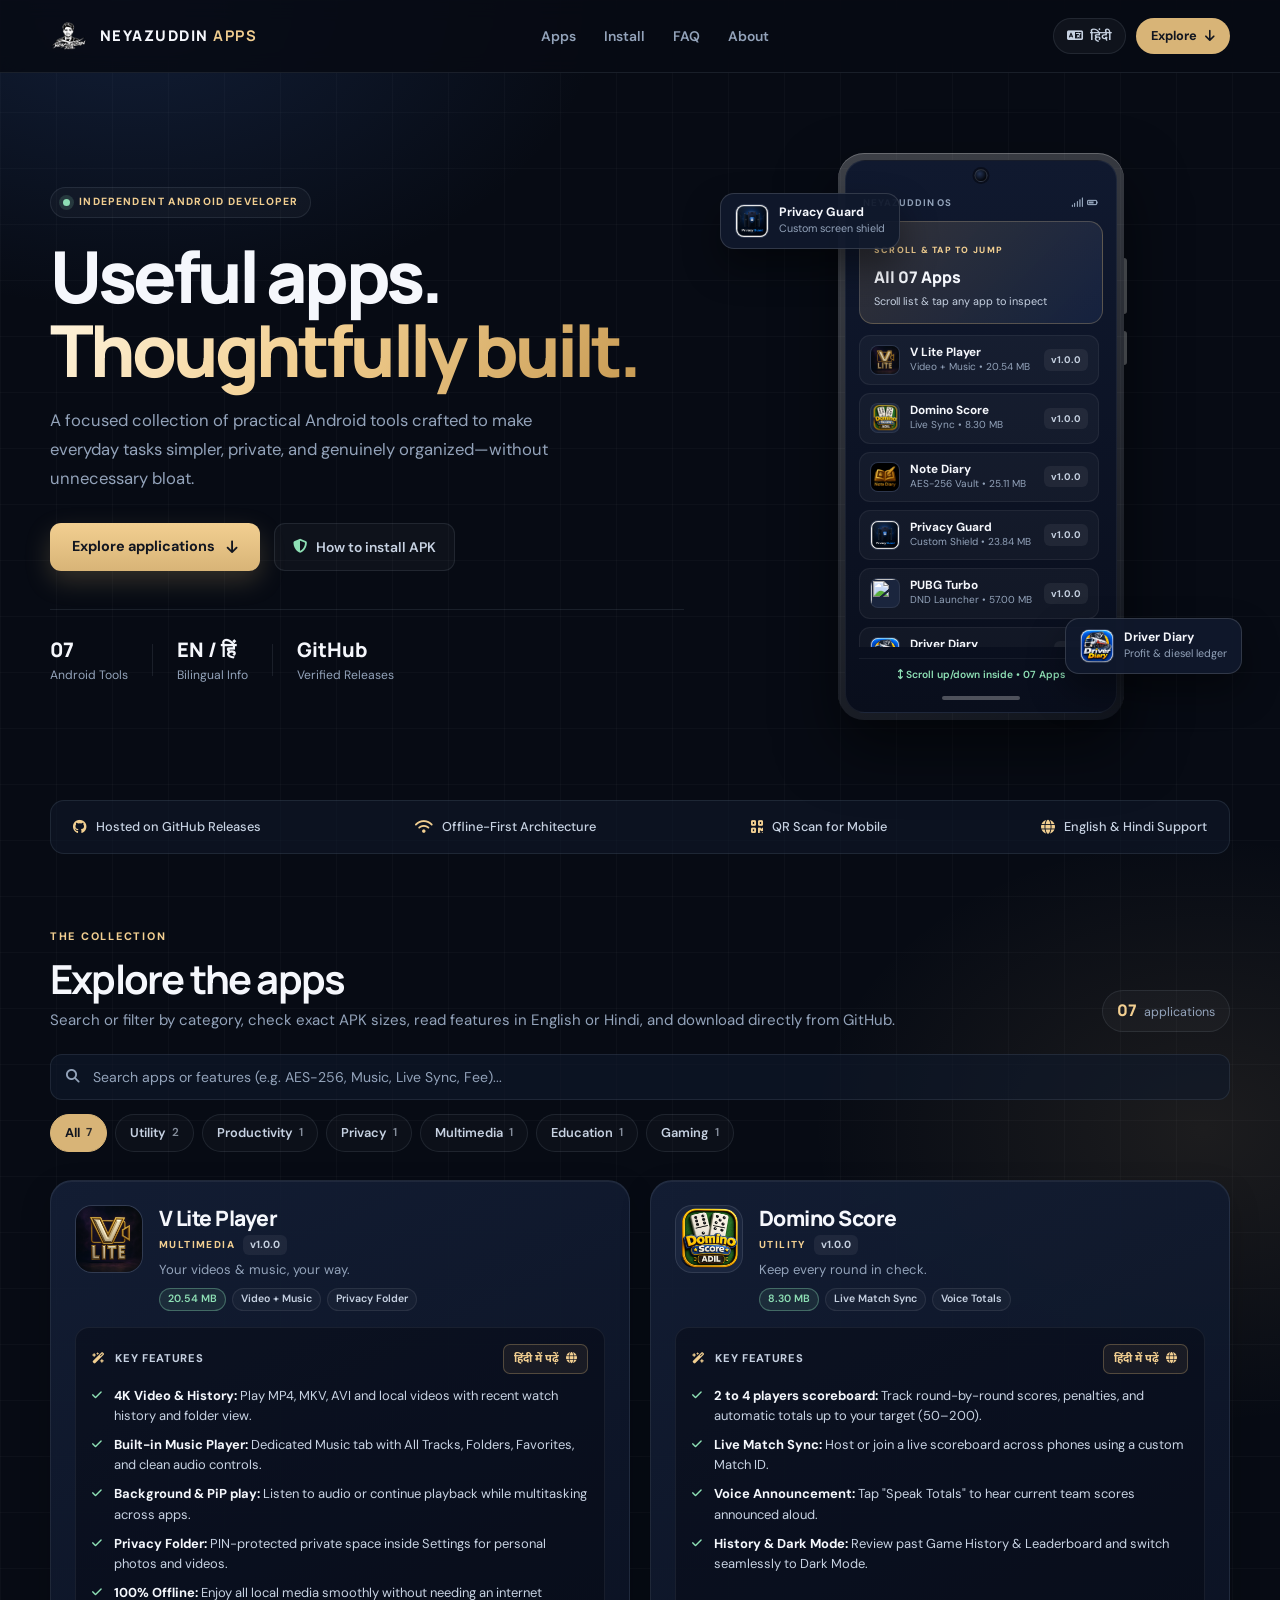
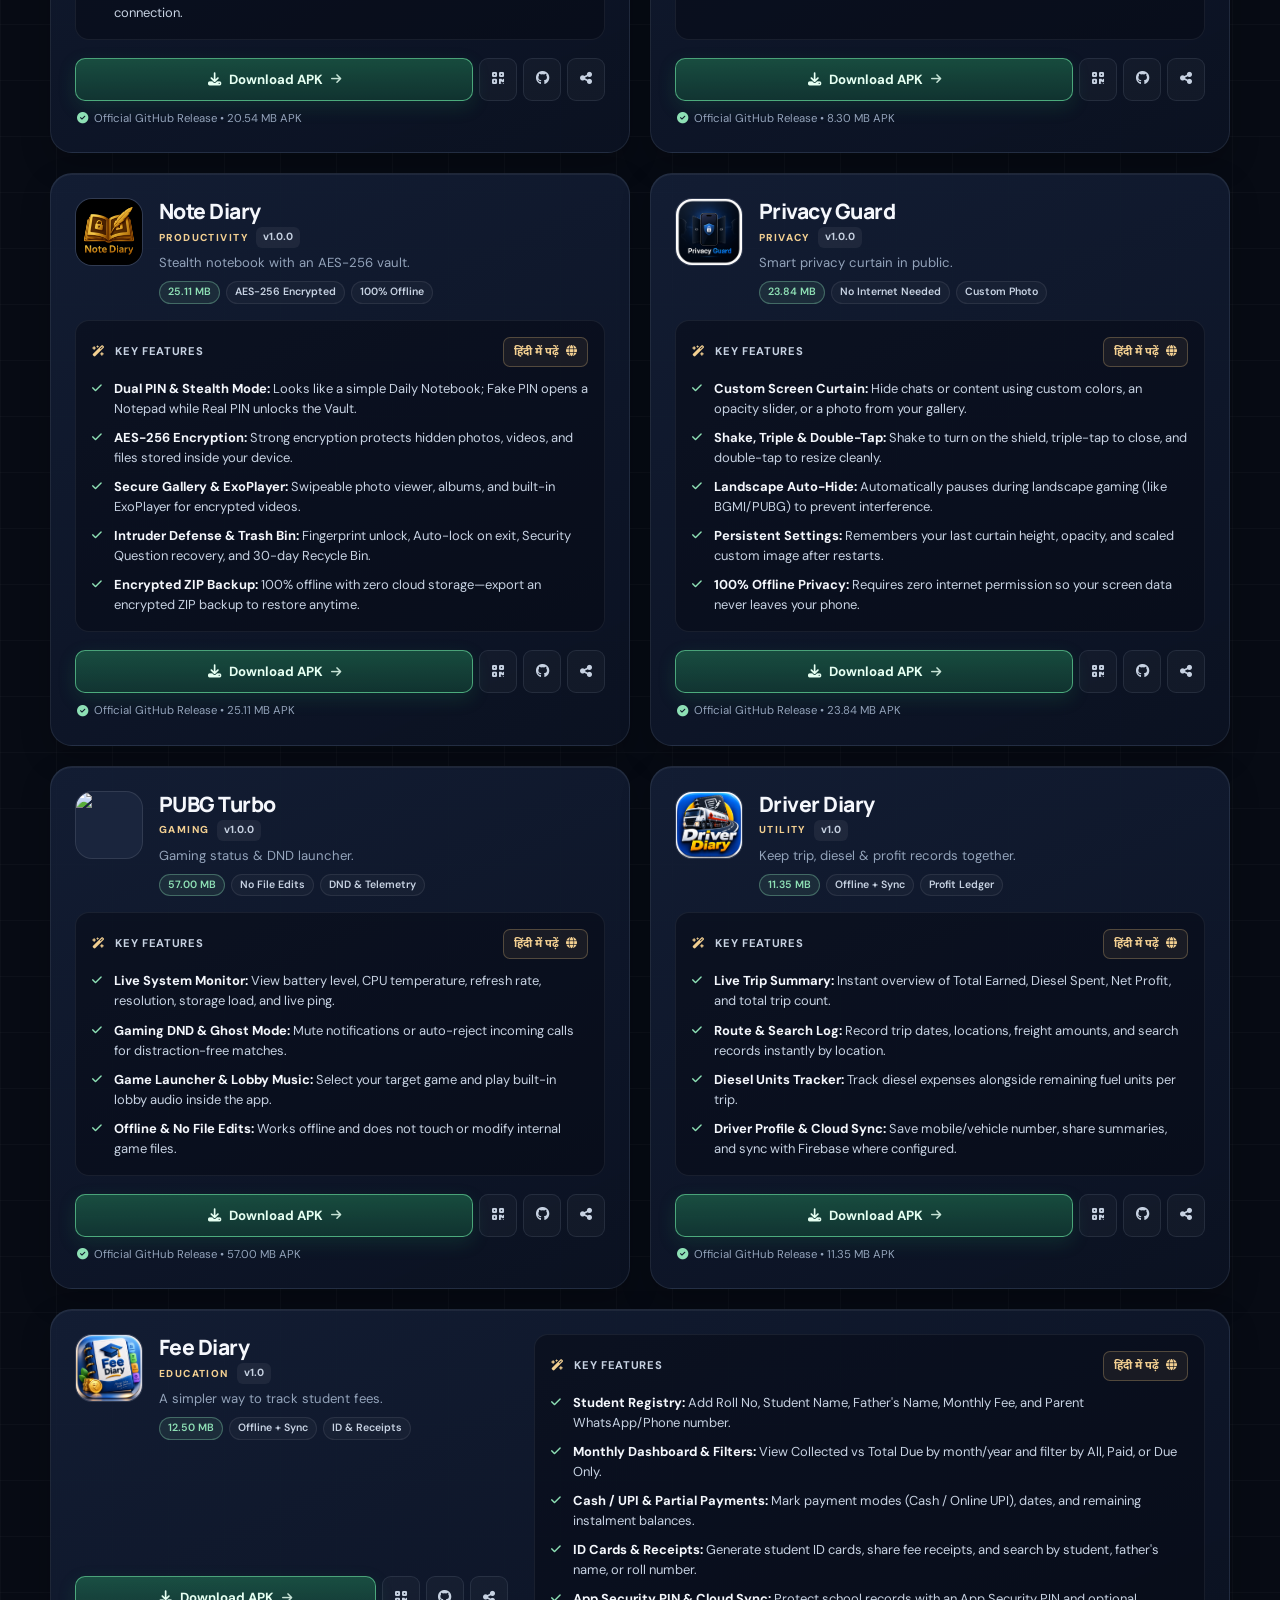
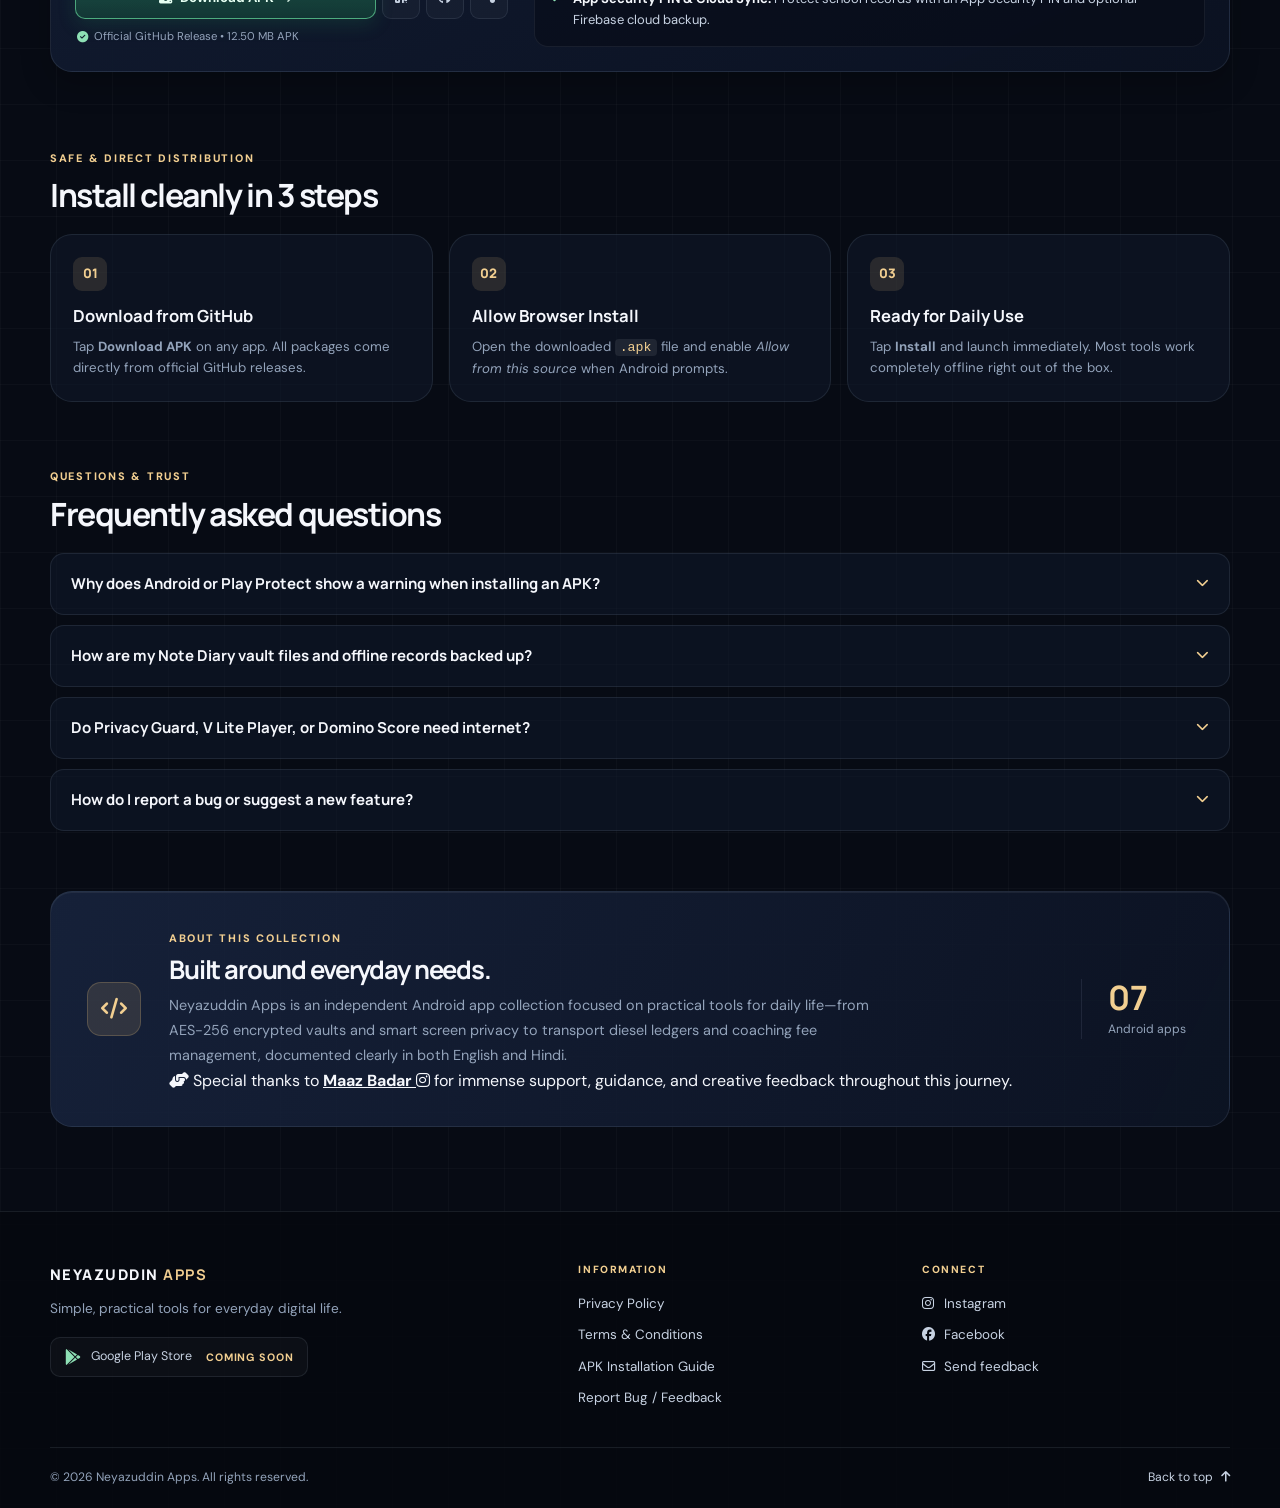
==== commit 212986e9: "Update index.html" ====
--- a/index.html
+++ b/index.html
@@ -476,7 +476,7 @@
                   <span>Download APK</span>
                   <i class="fa-solid fa-arrow-right button-arrow" aria-hidden="true"></i>
                 </a>
-                <button type="button" class="icon-action-btn qr-app-btn" data-name="Privacy Guard" data-version="v1.0.0" data-size="23.84 MB" data-icon="privacy.png" data-url="https://github.com/neyazuddin-apps/Privacy-Guard/releases/download/v1.0.0/Privacy.Guard_1.0.apk" title="Scan QR on Phone" aria-label="Show QR code for Privacy Guard">
+                <button type="button" class="icon-action-btn qr-app-btn" data-name="Privacy Guard" data-version="v1.0.0" data-size="23 MB" data-icon="privacy.png" data-url="https://github.com/neyazuddin-apps/Privacy-Guard/releases/download/v1.0.0/Privacy.Guard_1.0.apk" title="Scan QR on Phone" aria-label="Show QR code for Privacy Guard">
                   <i class="fa-solid fa-qrcode" aria-hidden="true"></i>
                 </button>
                 <a class="icon-action-btn" href="https://github.com/neyazuddin-apps/Privacy-Guard/releases" target="_blank" rel="noopener noreferrer" title="View GitHub Releases" aria-label="View Privacy Guard on GitHub Releases">
@@ -800,13 +800,19 @@
         </div>
       </section>
 
-      <!-- About Section -->
+      <!-- About Section with Maaz Badar Credit -->
       <section class="about-section" id="about">
         <div class="about-mark"><i class="fa-solid fa-code" aria-hidden="true"></i></div>
         <div class="about-copy">
           <span class="section-kicker">ABOUT THIS COLLECTION</span>
           <h2>Built around everyday needs.</h2>
           <p>Neyazuddin Apps is an independent Android app collection focused on practical tools for daily life—from AES-256 encrypted vaults and smart screen privacy to transport diesel ledgers and coaching fee management, documented clearly in both English and Hindi.</p>
+
+          <!-- Special Thanks to Maaz Badar -->
+          <div class="about-credit">
+            <i class="fa-solid fa-handshake-angle credit-icon" aria-hidden="true"></i>
+            <span>Special thanks to <a href="https://www.instagram.com/senpaiix6" target="_blank" rel="noopener noreferrer" class="credit-link"><strong>Maaz Badar</strong> <i class="fa-brands fa-instagram" aria-hidden="true"></i></a> for immense support, guidance, and creative feedback throughout this journey.</span>
+          </div>
         </div>
         <div class="about-stat">
           <strong>07</strong>
--- a/style.css
+++ b/style.css
@@ -1,253 +1,1033 @@
+/* Neyazuddin Apps — Lag-Free Dark Studio Theme */
 :root {
-    --bg-main: #0a0c14;
-    --bg-surface: rgba(30, 41, 59, 0.4);
-    --accent: #38bdf8;
-    --green-btn: #2ecc71;
-    --whatsapp: #25D366;
-    --gold: #f59e0b;
-    --text-main: #f8fafc;
-    --text-dim: #94a3b8;
-}
-
-* { 
-    margin: 0; 
-    padding: 0; 
-    box-sizing: border-box; 
-    font-family: 'Poppins', sans-serif; 
-}
-
-/* --- ORIGINAL BLACK BACKGROUND (PHOTO REMOVED) --- */
+  color-scheme: dark;
+  --bg: #070b14;
+  --surface-solid: #10192c;
+  --line: rgba(196, 210, 235, 0.1);
+  --line-strong: rgba(216, 180, 119, 0.3);
+  --text: #f5f7fc;
+  --muted: #93a3ba;
+  --muted-strong: #c7d2e2;
+  --accent: #d8b477;
+  --accent-bright: #f2cf91;
+  --green: #8ee0b5;
+  --radius-lg: 22px;
+  --radius-md: 14px;
+  --content: 1180px;
+}
+
+* { box-sizing: border-box; }
+
+html {
+  scroll-behavior: smooth;
+  scroll-padding-top: 90px;
+}
+
 body {
-    background: var(--bg-main);
-    background-image: 
-        radial-gradient(at 0% 0%, rgba(56, 189, 248, 0.08) 0px, transparent 50%),
-        radial-gradient(at 100% 100%, rgba(245, 158, 11, 0.08) 0px, transparent 50%);
-    background-attachment: fixed;
-    color: var(--text-main);
-    overflow-x: hidden;
-    scroll-behavior: smooth;
-}
-
-/* --- Top Header Section --- */
+  margin: 0;
+  min-width: 320px;
+  background-color: var(--bg);
+  background-image:
+    radial-gradient(ellipse 680px 440px at 10% 0%, rgba(56, 98, 178, 0.22), transparent 70%),
+    radial-gradient(ellipse 560px 420px at 94% 24%, rgba(216, 180, 119, 0.1), transparent 70%),
+    linear-gradient(to right, rgba(255, 255, 255, 0.022) 1px, transparent 1px),
+    linear-gradient(to bottom, rgba(255, 255, 255, 0.022) 1px, transparent 1px);
+  background-size: 100% 100%, 100% 100%, 56px 56px, 56px 56px;
+  background-repeat: no-repeat, no-repeat, repeat, repeat;
+  color: var(--text);
+  font-family: "DM Sans", "Noto Sans Devanagari", system-ui, -apple-system, sans-serif;
+  line-height: 1.6;
+  -webkit-font-smoothing: antialiased;
+  overflow-x: hidden;
+}
+
+a { color: inherit; }
+button, input, select, textarea { font: inherit; color: inherit; }
+button { cursor: pointer; }
+button, a { -webkit-tap-highlight-color: transparent; }
+
+.page-shell { position: relative; }
+
+/* Sticky Navbar & Scroll Progress */
+.site-header {
+  position: sticky;
+  top: 0;
+  z-index: 50;
+  background: rgba(7, 11, 20, 0.88);
+  backdrop-filter: blur(10px);
+  -webkit-backdrop-filter: blur(10px);
+  border-bottom: 1px solid var(--line);
+}
+
+.scroll-progress {
+  position: absolute;
+  bottom: 0;
+  left: 0;
+  width: 0%;
+  height: 2px;
+  background: linear-gradient(90deg, var(--accent), var(--accent-bright), var(--green));
+  will-change: width;
+}
+
+.header-inner {
+  width: min(var(--content), calc(100% - 48px));
+  min-height: 72px;
+  margin: 0 auto;
+  display: flex;
+  align-items: center;
+  justify-content: space-between;
+  gap: 20px;
+}
+
+.brand { display: inline-flex; align-items: center; gap: 12px; text-decoration: none; }
+.brand-logo { width: 38px; height: 38px; flex: 0 0 38px; object-fit: contain; border-radius: 10px; }
+.brand-name, .footer-brand-name {
+  font-family: "Manrope", sans-serif;
+  font-size: 0.92rem;
+  font-weight: 800;
+  letter-spacing: 0.1em;
+}
+.brand-name strong, .footer-brand-name strong { color: var(--accent-bright); }
+
+.site-nav { display: flex; align-items: center; gap: 24px; }
+.site-nav a { padding: 6px 2px; color: var(--muted); font-size: 0.87rem; font-weight: 600; text-decoration: none; transition: color 0.18s ease; }
+.site-nav a:hover { color: var(--text); }
+
+.header-actions { display: flex; align-items: center; gap: 10px; }
+
+.global-lang-btn {
+  height: 36px;
+  padding: 0 13px;
+  display: inline-flex;
+  align-items: center;
+  gap: 7px;
+  border-radius: 999px;
+  border: 1px solid var(--line);
+  background: rgba(255, 255, 255, 0.04);
+  color: var(--muted-strong);
+  font-size: 0.8rem;
+  font-weight: 600;
+  transition: border-color 0.18s ease, background 0.18s ease, color 0.18s ease;
+}
+.global-lang-btn:hover,
+.global-lang-btn[aria-pressed="true"] {
+  border-color: var(--line-strong);
+  background: rgba(216, 180, 119, 0.14);
+  color: var(--accent-bright);
+}
+
+.header-cta {
+  height: 36px;
+  padding: 0 15px;
+  display: inline-flex;
+  align-items: center;
+  gap: 8px;
+  border-radius: 999px;
+  background: var(--accent);
+  color: #121620;
+  font-size: 0.8rem;
+  font-weight: 700;
+  text-decoration: none;
+  transition: background 0.18s ease, transform 0.18s ease;
+}
+.header-cta:hover { background: var(--accent-bright); transform: translateY(-1px); }
+
+/* Hero */
 .hero {
-    padding: 60px 20px 20px 20px;
-    text-align: center;
-}
-
-.hero-logo { 
-    width: 260px; 
-    height: auto;
-    filter: drop-shadow(0 0 30px rgba(245, 158, 11, 0.4));
-}
-
-.main-title {
-    font-size: 2.2rem;
-    font-weight: 800;
-    margin-top: 10px;
-    letter-spacing: 2px;
-}
-
-.gold-text { color: var(--gold); }
-
-/* --- Apps Grid Section --- */
-.apps-section { 
-    padding: 30px 6% 60px 6%;
-    max-width: 1200px; 
-    margin: 0 auto; 
-}
-
-.app-grid {
+  width: min(var(--content), calc(100% - 48px));
+  margin: 0 auto;
+  padding: 64px 0 52px;
+  display: grid;
+  grid-template-columns: 1.12fr 0.88fr;
+  align-items: center;
+  gap: 48px;
+}
+
+.eyebrow {
+  display: inline-flex;
+  align-items: center;
+  gap: 9px;
+  padding: 6px 12px;
+  border-radius: 999px;
+  border: 1px solid var(--line);
+  background: rgba(255, 255, 255, 0.03);
+  color: var(--accent-bright);
+  font-size: 0.65rem;
+  font-weight: 700;
+  letter-spacing: 0.13em;
+}
+.eyebrow-dot {
+  width: 7px;
+  height: 7px;
+  border-radius: 50%;
+  background: var(--green);
+  box-shadow: 0 0 0 4px rgba(142, 224, 181, 0.16);
+  flex-shrink: 0;
+}
+
+.hero h1 {
+  margin: 22px 0 18px;
+  font-family: "Manrope", sans-serif;
+  font-size: clamp(2.85rem, 5.6vw, 4.9rem);
+  line-height: 1.03;
+  letter-spacing: -0.055em;
+  font-weight: 800;
+}
+
+.gradient-text {
+  background: linear-gradient(125deg, #fff5df 0%, #f2cf91 45%, #c79a52 100%);
+  -webkit-background-clip: text;
+  background-clip: text;
+  color: transparent;
+}
+
+.hero-description { max-width: 530px; margin: 0; color: var(--muted); font-size: 1.04rem; line-height: 1.75; }
+.hero-actions { margin-top: 30px; display: flex; align-items: center; gap: 14px; flex-wrap: wrap; }
+
+.primary-button {
+  min-height: 48px;
+  padding: 0 22px;
+  border: 0;
+  display: inline-flex;
+  align-items: center;
+  justify-content: center;
+  gap: 12px;
+  border-radius: 11px;
+  background: linear-gradient(180deg, var(--accent-bright), var(--accent));
+  color: #121620;
+  font-size: 0.9rem;
+  font-weight: 700;
+  text-decoration: none;
+  box-shadow: 0 10px 26px rgba(216, 180, 119, 0.22);
+  transition: transform 0.18s ease, box-shadow 0.18s ease;
+}
+.primary-button:hover { transform: translateY(-2px); box-shadow: 0 14px 34px rgba(216, 180, 119, 0.34); }
+
+.secondary-button {
+  min-height: 48px;
+  padding: 0 18px;
+  display: inline-flex;
+  align-items: center;
+  gap: 9px;
+  border-radius: 11px;
+  border: 1px solid var(--line);
+  background: rgba(255, 255, 255, 0.03);
+  color: var(--muted-strong);
+  font-size: 0.87rem;
+  font-weight: 600;
+  text-decoration: none;
+  transition: border-color 0.18s ease, background 0.18s ease, color 0.18s ease;
+}
+.secondary-button:hover { border-color: var(--line-strong); background: rgba(255, 255, 255, 0.06); color: var(--text); }
+.secondary-button i { color: var(--green); }
+
+.hero-metrics {
+  margin-top: 38px;
+  padding-top: 24px;
+  border-top: 1px solid var(--line);
+  display: flex;
+  align-items: center;
+  gap: 24px;
+  flex-wrap: wrap;
+}
+.metric { display: flex; flex-direction: column; }
+.metric strong { font-family: "Manrope", sans-serif; font-size: 1.25rem; font-weight: 800; color: var(--text); }
+.metric span { font-size: 0.76rem; color: var(--muted); }
+.metric-divider { width: 1px; height: 32px; background: var(--line); }
+
+/* Tall Android Flagship Phone Showcase */
+.hero-showcase { position: relative; display: grid; place-items: center; padding: 16px 0; }
+
+.phone-frame {
+  width: 286px;
+  padding: 7px;
+  border-radius: 26px;
+  background: linear-gradient(155deg, rgba(255, 255, 255, 0.22), rgba(255, 255, 255, 0.04));
+  box-shadow: 0 28px 60px rgba(0, 0, 0, 0.55), inset 0 1px 0 rgba(255, 255, 255, 0.22);
+  position: relative;
+  z-index: 2;
+}
+.phone-frame::before,
+.phone-frame::after {
+  content: "";
+  position: absolute;
+  right: -3px;
+  width: 3px;
+  border-radius: 0 3px 3px 0;
+  background: rgba(255, 255, 255, 0.24);
+}
+.phone-frame::before { top: 105px; height: 56px; }
+.phone-frame::after { top: 178px; height: 34px; }
+
+.phone-notch {
+  position: absolute;
+  top: 16px;
+  left: 50%;
+  transform: translateX(-50%);
+  width: 13px;
+  height: 13px;
+  border-radius: 50%;
+  background: radial-gradient(circle at 38% 35%, #233354 0%, #05080f 68%);
+  border: 1.5px solid rgba(255, 255, 255, 0.14);
+  box-shadow: 0 0 0 2px #090e1c;
+  z-index: 4;
+}
+
+.phone-screen {
+  min-height: 525px;
+  border-radius: 20px;
+  background: linear-gradient(180deg, #10192f 0%, #090e1c 100%);
+  border: 1px solid rgba(255, 255, 255, 0.06);
+  padding: 34px 13px 12px;
+  display: flex;
+  flex-direction: column;
+  gap: 11px;
+}
+.phone-screen::after {
+  content: "";
+  display: block;
+  width: 78px;
+  height: 3.5px;
+  margin: 2px auto 0;
+  border-radius: 999px;
+  background: rgba(255, 255, 255, 0.28);
+}
+
+.phone-topbar { display: flex; justify-content: space-between; font-size: 0.6rem; font-weight: 700; letter-spacing: 0.1em; color: var(--muted); padding: 0 4px; }
+.phone-hero-widget {
+  padding: 13px 14px;
+  border-radius: 14px;
+  background: linear-gradient(135deg, rgba(216, 180, 119, 0.18), rgba(45, 72, 128, 0.24));
+  border: 1px solid rgba(242, 207, 145, 0.24);
+}
+.widget-badge { font-size: 0.56rem; font-weight: 800; letter-spacing: 0.14em; color: var(--accent-bright); }
+.phone-hero-widget h3 { margin: 4px 0 2px; font-family: "Manrope", sans-serif; font-size: 1rem; font-weight: 800; }
+.phone-hero-widget p { margin: 0; font-size: 0.68rem; color: var(--muted-strong); }
+
+.phone-app-list {
+  flex: 1;
+  display: flex;
+  flex-direction: column;
+  gap: 8px;
+  max-height: 312px;
+  overflow-y: auto;
+  overscroll-behavior: contain;
+  padding-right: 4px;
+  scrollbar-width: thin;
+  scrollbar-color: rgba(216, 180, 119, 0.35) transparent;
+}
+.phone-app-list::-webkit-scrollbar { width: 4px; }
+.phone-app-list::-webkit-scrollbar-thumb { background: rgba(216, 180, 119, 0.35); border-radius: 999px; }
+
+.phone-app-row {
+  width: 100%;
+  text-align: left;
+  padding: 9px 10px;
+  border-radius: 11px;
+  background: rgba(255, 255, 255, 0.035);
+  border: 1px solid rgba(255, 255, 255, 0.06);
+  display: flex;
+  align-items: center;
+  gap: 10px;
+  transition: background 0.18s ease, border-color 0.18s ease, transform 0.18s ease;
+}
+.phone-app-row:hover { background: rgba(255, 255, 255, 0.08); border-color: rgba(216, 180, 119, 0.4); transform: translateX(2px); }
+.row-app-icon {
+  width: 30px;
+  height: 30px;
+  flex: 0 0 30px;
+  object-fit: cover;
+  border-radius: 8px;
+  background: #1a253d;
+  border: 1px solid rgba(255, 255, 255, 0.08);
+  font-size: 0;
+  overflow: hidden;
+}
+.row-info { min-width: 0; flex: 1; }
+.row-info strong { display: block; font-size: 0.74rem; line-height: 1.2; }
+.row-info span { display: block; font-size: 0.63rem; color: var(--muted); }
+.row-pill { font-size: 0.6rem; font-weight: 700; padding: 3px 7px; border-radius: 6px; background: rgba(255, 255, 255, 0.06); color: var(--muted-strong); }
+.phone-bottom-bar { margin-top: auto; text-align: center; font-size: 0.64rem; color: var(--green); font-weight: 600; padding-top: 8px; border-top: 1px solid rgba(255, 255, 255, 0.06); }
+
+.showcase-card {
+  position: absolute;
+  z-index: 3;
+  text-align: left;
+  padding: 10px 14px;
+  border-radius: 14px;
+  background: rgba(16, 25, 44, 0.94);
+  border: 1px solid rgba(255, 255, 255, 0.14);
+  box-shadow: 0 18px 36px rgba(0, 0, 0, 0.42);
+  display: flex;
+  align-items: center;
+  gap: 10px;
+  transition: transform 0.18s ease, border-color 0.18s ease;
+}
+.showcase-card:hover { transform: translateY(-2px); border-color: rgba(216, 180, 119, 0.5); }
+.showcase-card strong { display: block; font-size: 0.76rem; line-height: 1.2; }
+.showcase-card span { display: block; font-size: 0.67rem; color: var(--muted); }
+.showcase-app-icon { width: 34px; height: 34px; flex: 0 0 34px; object-fit: cover; border-radius: 9px; background: #1a253d; border: 1px solid rgba(255, 255, 255, 0.1); font-size: 0; }
+.showcase-back-left { top: 56px; left: -12px; }
+.showcase-front-right { bottom: 62px; right: -12px; }
+
+/* Trust Strip */
+.trust-strip {
+  width: min(var(--content), calc(100% - 48px));
+  margin: 12px auto 48px;
+  padding: 16px 22px;
+  border-radius: var(--radius-md);
+  border: 1px solid var(--line);
+  background: rgba(16, 25, 44, 0.56);
+  display: flex;
+  justify-content: space-between;
+  align-items: center;
+  gap: 18px;
+  flex-wrap: wrap;
+}
+.trust-item { display: inline-flex; align-items: center; gap: 9px; color: var(--muted-strong); font-size: 0.8rem; font-weight: 500; }
+.trust-item i { color: var(--accent-bright); font-size: 0.88rem; }
+
+/* Apps Section */
+.apps-section { width: min(var(--content), calc(100% - 48px)); margin: 0 auto; padding: 20px 0 72px; }
+
+.section-heading { display: flex; justify-content: space-between; align-items: flex-end; gap: 20px; margin-bottom: 22px; }
+.section-kicker { display: inline-block; color: var(--accent-bright); font-size: 0.68rem; font-weight: 800; letter-spacing: 0.16em; }
+.section-heading h2, .install-header h2, .about-copy h2 {
+  margin: 8px 0 6px;
+  font-family: "Manrope", sans-serif;
+  font-size: clamp(1.85rem, 3.2vw, 2.5rem);
+  line-height: 1.15;
+  letter-spacing: -0.045em;
+}
+.section-heading p { margin: 0; color: var(--muted); font-size: 0.94rem; }
+
+.app-count {
+  padding: 7px 14px;
+  border-radius: 999px;
+  border: 1px solid var(--line);
+  background: rgba(255, 255, 255, 0.03);
+  color: var(--muted);
+  font-size: 0.78rem;
+  white-space: nowrap;
+}
+.app-count span { color: var(--accent-bright); font-family: "Manrope", sans-serif; font-size: 1rem; font-weight: 800; margin-right: 4px; }
+
+/* Search + Single-Row Filter Toolbar */
+.collection-toolbar { display: flex; flex-direction: column; gap: 14px; margin-bottom: 24px; }
+.search-box { position: relative; display: flex; align-items: center; }
+.search-box > i { position: absolute; left: 16px; color: var(--muted); font-size: 0.85rem; pointer-events: none; }
+.search-box input {
+  width: 100%;
+  height: 46px;
+  padding: 0 42px;
+  border-radius: 12px;
+  border: 1px solid var(--line);
+  background: rgba(16, 25, 44, 0.6);
+  color: var(--text);
+  font-size: 0.88rem;
+  transition: border-color 0.18s ease, background 0.18s ease;
+}
+.search-box input::placeholder { color: var(--muted); }
+.search-box input:focus { outline: none; border-color: var(--line-strong); background: rgba(16, 25, 44, 0.95); }
+.search-clear {
+  position: absolute;
+  right: 10px;
+  width: 28px;
+  height: 28px;
+  border: 0;
+  border-radius: 7px;
+  background: rgba(255, 255, 255, 0.08);
+  color: var(--muted-strong);
+  display: grid;
+  place-items: center;
+}
+.search-clear[hidden] { display: none; }
+
+.filter-bar {
+  display: flex;
+  align-items: center;
+  gap: 8px;
+  overflow-x: auto;
+  padding-bottom: 4px;
+  scrollbar-width: none;
+  -ms-overflow-style: none;
+}
+.filter-bar::-webkit-scrollbar { display: none; }
+
+.filter-pill {
+  flex: 0 0 auto;
+  padding: 8px 14px;
+  border-radius: 999px;
+  border: 1px solid var(--line);
+  background: rgba(255, 255, 255, 0.025);
+  color: var(--muted-strong);
+  font-size: 0.8rem;
+  font-weight: 600;
+  display: inline-flex;
+  align-items: center;
+  gap: 6px;
+  white-space: nowrap;
+  transition: background 0.18s ease, border-color 0.18s ease, color 0.18s ease;
+}
+.filter-pill small { opacity: 0.65; font-size: 0.72rem; }
+.filter-pill:hover { border-color: rgba(255, 255, 255, 0.22); color: var(--text); }
+.filter-pill.is-active { background: var(--accent); border-color: var(--accent); color: #121620; font-weight: 700; }
+.filter-pill.is-active small { opacity: 0.85; }
+
+/* App Grid & Cards */
+.app-grid { display: grid; grid-template-columns: repeat(2, minmax(0, 1fr)); gap: 20px; }
+
+.app-card {
+  position: relative;
+  min-width: 0;
+  padding: 24px;
+  display: flex;
+  flex-direction: column;
+  border-radius: var(--radius-lg);
+  border: 1px solid var(--line);
+  background: linear-gradient(155deg, rgba(20, 31, 54, 0.92), rgba(11, 18, 34, 0.96));
+  box-shadow: 0 12px 30px rgba(0, 0, 0, 0.22), inset 0 1px 0 rgba(255, 255, 255, 0.06);
+  transition: transform 0.22s ease, border-color 0.22s ease, opacity 0.35s ease;
+  overflow: hidden;
+}
+
+.reveal-ready .app-card,
+.reveal-ready .install-step-card,
+.reveal-ready .faq-section,
+.reveal-ready .about-section {
+  opacity: 0;
+  transform: translateY(14px);
+}
+.reveal-ready .app-card.is-revealed,
+.reveal-ready .install-step-card.is-revealed,
+.reveal-ready .faq-section.is-revealed,
+.reveal-ready .about-section.is-revealed {
+  opacity: 1;
+  transform: translateY(0);
+}
+
+.app-card::before {
+  content: "";
+  position: absolute;
+  inset: 0;
+  background: radial-gradient(420px circle at var(--mx, 50%) var(--my, 0%), rgba(242, 207, 145, 0.08), transparent 60%);
+  opacity: 0;
+  transition: opacity 0.22s ease;
+  pointer-events: none;
+}
+.app-card:hover::before { opacity: 1; }
+.app-card:hover {
+  transform: translateY(-3px);
+  border-color: rgba(216, 180, 119, 0.42);
+}
+.app-card.is-highlighted {
+  border-color: var(--accent-bright);
+  box-shadow: 0 0 0 2px rgba(242, 207, 145, 0.38), 0 20px 45px rgba(0, 0, 0, 0.45);
+}
+.app-card[hidden] { display: none; }
+
+@media (min-width: 721px) {
+  .app-card.is-wide {
+    grid-column: 1 / -1;
     display: grid;
-    grid-template-columns: repeat(auto-fit, minmax(310px, 1fr));
-    gap: 25px;
-}
-
-.app-card {
-    background: var(--bg-surface);
-    backdrop-filter: blur(15px);
-    -webkit-backdrop-filter: blur(15px);
-    padding: 30px;
-    border-radius: 28px;
-    border: 1px solid rgba(255, 255, 255, 0.06);
-    transition: 0.3s ease;
-    display: flex;
-    flex-direction: column;
-}
-
-.app-card:hover { 
-    transform: translateY(-8px); 
-    background: rgba(30, 41, 59, 0.6); 
-    border-color: var(--accent); 
-}
-
-.app-top { 
-    display: flex; 
-    align-items: center; 
-    gap: 15px; 
-    margin-bottom: 20px; 
-}
-
-.app-icon { 
-    width: 75px; 
-    height: 75px; 
-    border-radius: 18px; 
-    object-fit: cover; 
-}
-
-.title-grp h3 { 
-    font-size: 1.3rem; 
-    font-weight: 700; 
-    color: #fff; 
-}
-
-.badge { 
-    font-size: 0.6rem; 
-    color: var(--accent); 
-    background: rgba(56, 189, 248, 0.1); 
-    padding: 4px 10px; 
-    border-radius: 50px; 
-    font-weight: 700; 
-    text-transform: uppercase; 
-}
-
-.app-card p { 
-    color: var(--text-dim); 
-    line-height: 1.5; 
-    margin-bottom: 20px; 
-    font-size: 0.9rem; 
-    flex-grow: 1; 
-    text-align: left; 
-}
-
-.download-btn {
-    display: flex;
-    align-items: center;
-    justify-content: center;
-    gap: 10px;
-    background-color: var(--green-btn);
-    color: #000 !important;
-    padding: 15px;
-    border-radius: 15px;
-    text-decoration: none;
-    font-weight: 800;
-    font-size: 0.95rem;
-    transition: 0.3s;
-}
-
-.download-btn:hover { 
-    background-color: #27ae60; 
-    transform: scale(1.02); 
-    box-shadow: 0 5px 15px rgba(46, 204, 113, 0.3); 
-}
-
-/* --- BOTTOM SECTION: Premium Collection Details --- */
-.details-section {
-    padding: 80px 10%;
-    background: rgba(0, 0, 0, 0.2);
-    text-align: center;
-    border-top: 1px solid rgba(255, 255, 255, 0.05);
-}
-
-.details-content { 
-    max-width: 850px; 
-    margin: 0 auto; 
-}
-
-.details-content h2 { 
-    font-size: 2.2rem; 
-    font-weight: 800; 
-    margin-bottom: 25px; 
-}
-
-.details-content p { 
-    color: var(--text-dim); 
-    line-height: 1.8; 
-    font-size: 1.05rem; 
-    text-align: center; 
-}
-
-.details-content b { 
-    color: var(--gold); 
-}
-
-/* --- Footer & Policy Links --- */
-footer { 
-    padding: 50px 20px; 
-    text-align: center; 
-    border-top: 1px solid rgba(255, 255, 255, 0.05); 
-}
-
-.footer-links {
-    margin-bottom: 20px;
-}
-
-.footer-links a {
-    color: var(--accent);
-    text-decoration: none;
-    font-size: 0.9rem;
-    font-weight: 600;
-    transition: 0.3s;
-}
-
-.footer-links a:hover { 
-    color: var(--gold); 
-    text-decoration: underline; 
-}
-
-.separator { 
-    color: #555; 
-    margin: 0 10px; 
-}
-
-/* 🎮 PLAY STORE BADGE WITH GLOWING YELLOW TEXT */
-.footer-tags {
-    margin: 18px 0 20px 0;
-}
-
-.footer-tags > span {
-    display: inline-flex !important;
-    align-items: center !important;
-    gap: 10px !important;
-    background: rgba(255, 255, 255, 0.05) !important;
-    backdrop-filter: blur(12px) !important;
-    -webkit-backdrop-filter: blur(12px) !important;
-    border: 1px solid rgba(0, 230, 118, 0.35) !important;
-    box-shadow: 0 0 20px rgba(0, 230, 118, 0.18) !important;
-    border-radius: 50px !important;
-    padding: 10px 22px !important;
-}
-
-/* Glowing Yellow Play Store Text (No Inner Box) */
-.footer-tags span span {
-    border: none !important;
-    outline: none !important;
-    background: transparent !important;
-    box-shadow: none !important;
-    padding: 0 !important;
-    margin: 0 !important;
-    color: #FFE600 !important;
-    -webkit-text-fill-color: #FFE600 !important;
-    font-weight: 800 !important;
-    font-size: 0.95rem !important;
-    letter-spacing: 0.5px !important;
-    text-shadow: 0 0 10px rgba(255, 230, 0, 0.8), 0 0 20px rgba(255, 230, 0, 0.4) !important;
-}
-
-/* Footer Social & Feedback Links */
-.social-footer {
-    margin: 15px 0 25px 0;
-}
-
-/* Bottom Copyright */
-footer p {
-    margin-top: 20px;
-    font-size: 0.85rem;
-    color: var(--text-dim);
-}
-
-/* Responsive Adjustments */
-@media (max-width: 768px) {
-    .hero-logo { width: 220px; }
-    .main-title { font-size: 1.8rem; }
-    .details-content h2 { font-size: 1.8rem; }
-}
+    grid-template-columns: 1fr 1.55fr;
+    grid-template-rows: auto auto;
+    column-gap: 26px;
+    align-items: start;
+  }
+  .app-card.is-wide .app-card-head { grid-column: 1; grid-row: 1; margin-bottom: 16px; }
+  .app-card.is-wide .card-footer { grid-column: 1; grid-row: 2; align-self: end; }
+  .app-card.is-wide .feature-panel { grid-column: 2; grid-row: 1 / span 2; margin-bottom: 0; height: 100%; }
+}
+
+/* App Header: App Name on TOP, Category & Version Below */
+.app-card-head {
+  display: flex;
+  align-items: flex-start;
+  gap: 16px;
+  margin-bottom: 16px;
+}
+.app-icon {
+  width: 68px;
+  height: 68px;
+  flex: 0 0 68px;
+  object-fit: cover;
+  border-radius: 17px;
+  background: #1a253d;
+  border: 1px solid rgba(255, 255, 255, 0.1);
+  font-size: 0;
+  overflow: hidden;
+}
+
+.app-heading { min-width: 0; flex: 1; }
+.app-heading h3 {
+  margin: 0 0 4px;
+  font-family: "Manrope", sans-serif;
+  font-size: 1.32rem;
+  font-weight: 800;
+  letter-spacing: -0.025em;
+  line-height: 1.2;
+}
+
+.app-meta-row {
+  display: flex;
+  align-items: center;
+  gap: 8px;
+  margin-bottom: 4px;
+}
+.app-category { color: var(--accent-bright); font-size: 0.63rem; font-weight: 800; letter-spacing: 0.14em; }
+.app-version { font-size: 0.65rem; font-weight: 700; padding: 2px 7px; border-radius: 6px; background: rgba(255, 255, 255, 0.06); color: var(--muted-strong); }
+.app-subtitle { margin: 2px 0 0; color: var(--muted); font-size: 0.82rem; }
+
+.app-specs { display: flex; flex-wrap: wrap; gap: 6px; margin-top: 8px; }
+.spec-chip {
+  font-size: 0.66rem;
+  font-weight: 600;
+  padding: 2px 8px;
+  border-radius: 999px;
+  border: 1px solid rgba(255, 255, 255, 0.08);
+  background: rgba(255, 255, 255, 0.03);
+  color: var(--muted-strong);
+}
+.spec-size {
+  border-color: rgba(142, 224, 181, 0.34);
+  background: rgba(142, 224, 181, 0.09);
+  color: var(--green);
+}
+
+.feature-panel {
+  flex: 1;
+  margin-bottom: 18px;
+  padding: 16px;
+  border: 1px solid rgba(196, 210, 235, 0.08);
+  border-radius: var(--radius-md);
+  background: rgba(5, 9, 18, 0.44);
+}
+.feature-heading {
+  margin-bottom: 12px;
+  display: flex;
+  justify-content: space-between;
+  align-items: center;
+  gap: 8px;
+  flex-wrap: wrap;
+}
+.feature-heading > span { color: var(--muted-strong); font-size: 0.7rem; font-weight: 700; letter-spacing: 0.06em; text-transform: uppercase; }
+.feature-heading > span i { margin-right: 6px; color: var(--accent-bright); }
+
+.language-toggle {
+  padding: 5px 10px;
+  border: 1px solid rgba(216, 180, 119, 0.3);
+  border-radius: 7px;
+  background: rgba(216, 180, 119, 0.08);
+  color: var(--accent-bright);
+  font-size: 0.7rem;
+  font-weight: 700;
+  white-space: nowrap;
+  transition: background 0.18s ease, border-color 0.18s ease;
+}
+.language-toggle:hover { background: rgba(216, 180, 119, 0.18); border-color: rgba(216, 180, 119, 0.6); }
+.language-toggle i { margin-left: 4px; }
+
+.feature-list { list-style: none; padding: 0; margin: 0; display: grid; gap: 9px; }
+.feature-list[hidden] { display: none; }
+.feature-list li { display: grid; grid-template-columns: 14px 1fr; gap: 8px; color: var(--muted-strong); font-size: 0.81rem; line-height: 1.55; }
+.feature-list li > i { padding-top: 4px; color: var(--green); font-size: 0.7rem; }
+.feature-list b { color: #f4f7fc; font-weight: 700; }
+
+/* Card Footer Actions: Centered Download Button + Compact Icons */
+.card-footer { display: flex; flex-direction: column; gap: 9px; }
+.card-actions-row { display: flex; align-items: center; gap: 6px; }
+
+.download-button {
+  flex: 1;
+  min-width: 0;
+  min-height: 43px;
+  padding: 0 12px;
+  display: flex;
+  align-items: center;
+  justify-content: center;
+  gap: 8px;
+  white-space: nowrap;
+  border: 1px solid rgba(110, 231, 165, 0.62);
+  border-radius: 10px;
+  background: linear-gradient(180deg, rgba(44, 175, 106, 0.36), rgba(28, 134, 78, 0.28));
+  color: #e6fff2;
+  font-size: 0.83rem;
+  font-weight: 700;
+  text-decoration: none;
+  box-shadow: 0 6px 18px rgba(34, 150, 88, 0.18);
+  transition: background 0.18s ease, border-color 0.18s ease, transform 0.18s ease;
+}
+.download-button:hover {
+  transform: translateY(-1px);
+  background: linear-gradient(180deg, rgba(54, 194, 120, 0.48), rgba(36, 152, 90, 0.38));
+  border-color: rgba(142, 240, 185, 0.85);
+}
+.download-button > span { white-space: nowrap; }
+.button-arrow { opacity: 0.85; font-size: 0.74rem; }
+
+.icon-action-btn {
+  width: 38px;
+  height: 43px;
+  flex: 0 0 38px;
+  border-radius: 9px;
+  border: 1px solid var(--line);
+  background: rgba(255, 255, 255, 0.03);
+  color: var(--muted-strong);
+  display: grid;
+  place-items: center;
+  text-decoration: none;
+  font-size: 0.86rem;
+  transition: border-color 0.18s ease, background 0.18s ease, color 0.18s ease;
+}
+.icon-action-btn:hover { border-color: var(--line-strong); background: rgba(216, 180, 119, 0.12); color: var(--accent-bright); }
+
+.release-source { display: inline-flex; align-items: center; gap: 6px; font-size: 0.71rem; color: var(--muted); padding-left: 2px; }
+.release-source i { color: var(--green); }
+
+/* Empty Search State */
+.empty-state {
+  margin-top: 24px;
+  padding: 46px 24px;
+  border-radius: var(--radius-lg);
+  border: 1px dashed var(--line);
+  background: rgba(16, 25, 44, 0.36);
+  text-align: center;
+}
+.empty-state[hidden] { display: none; }
+.empty-state > i { font-size: 1.8rem; color: var(--accent-bright); margin-bottom: 10px; }
+.empty-state h3 { margin: 0 0 6px; font-family: "Manrope", sans-serif; }
+.empty-state p { margin: 0 0 18px; color: var(--muted); font-size: 0.88rem; }
+
+/* Install Steps Section */
+.install-section { width: min(var(--content), calc(100% - 48px)); margin: 0 auto 60px; }
+.install-header { margin-bottom: 20px; }
+.install-header h2 { font-size: clamp(1.55rem, 2.6vw, 2rem); }
+
+.install-bento { display: grid; grid-template-columns: repeat(3, minmax(0, 1fr)); gap: 16px; }
+.install-bento[hidden] { display: none; }
+.install-step-card {
+  padding: 22px;
+  border-radius: var(--radius-lg);
+  border: 1px solid var(--line);
+  background: rgba(16, 25, 44, 0.56);
+  transition: border-color 0.18s ease, transform 0.35s ease, opacity 0.35s ease;
+}
+.install-step-card:hover { border-color: var(--line-strong); }
+.step-badge {
+  display: inline-grid;
+  place-items: center;
+  width: 34px;
+  height: 34px;
+  border-radius: 9px;
+  background: rgba(216, 180, 119, 0.14);
+  color: var(--accent-bright);
+  font-family: "Manrope", sans-serif;
+  font-weight: 800;
+  font-size: 0.82rem;
+  margin-bottom: 12px;
+}
+.install-step-card h3 { margin: 0 0 6px; font-family: "Manrope", sans-serif; font-size: 1.04rem; }
+.install-step-card p { margin: 0; color: var(--muted); font-size: 0.83rem; line-height: 1.6; }
+.install-step-card code { padding: 1px 5px; border-radius: 4px; background: rgba(255, 255, 255, 0.08); color: var(--accent-bright); }
+
+/* FAQ Accordion */
+.faq-section {
+  width: min(var(--content), calc(100% - 48px));
+  margin: 0 auto 60px;
+  transition: transform 0.35s ease, opacity 0.35s ease;
+}
+.faq-list { display: grid; gap: 10px; }
+.faq-list[hidden] { display: none; }
+.faq-item {
+  border-radius: var(--radius-md);
+  border: 1px solid var(--line);
+  background: rgba(16, 25, 44, 0.52);
+  overflow: hidden;
+  transition: border-color 0.18s ease;
+}
+.faq-item:has(.faq-q[aria-expanded="true"]) { border-color: var(--line-strong); background: rgba(16, 25, 44, 0.78); }
+
+.faq-q {
+  width: 100%;
+  padding: 18px 20px;
+  border: 0;
+  background: none;
+  text-align: left;
+  display: flex;
+  align-items: center;
+  justify-content: space-between;
+  gap: 16px;
+  font-family: "Manrope", "Noto Sans Devanagari", sans-serif;
+  font-size: 0.94rem;
+  font-weight: 700;
+  color: var(--text);
+}
+.faq-q i { color: var(--accent-bright); font-size: 0.8rem; transition: transform 0.2s ease; flex-shrink: 0; }
+.faq-q[aria-expanded="true"] i { transform: rotate(180deg); }
+
+.faq-a { padding: 0 20px 18px; }
+.faq-a[hidden] { display: none; }
+.faq-a p { margin: 0; color: var(--muted); font-size: 0.86rem; line-height: 1.7; }
+
+.inline-link-btn { border: 0; padding: 0; background: none; color: var(--accent-bright); font-weight: 700; text-decoration: underline; text-underline-offset: 3px; }
+
+/* About Section */
+.about-section {
+  width: min(var(--content), calc(100% - 48px));
+  margin: 0 auto 84px;
+  padding: 32px 36px;
+  display: grid;
+  grid-template-columns: 58px 1fr auto;
+  align-items: center;
+  gap: 24px;
+  border: 1px solid var(--line);
+  border-radius: var(--radius-lg);
+  background: linear-gradient(115deg, rgba(24, 37, 63, 0.85), rgba(13, 21, 38, 0.82));
+  box-shadow: inset 0 1px 0 rgba(255, 255, 255, 0.06);
+  transition: transform 0.35s ease, opacity 0.35s ease;
+}
+.about-mark {
+  width: 54px;
+  height: 54px;
+  display: grid;
+  place-items: center;
+  border-radius: 14px;
+  background: rgba(216, 180, 119, 0.14);
+  border: 1px solid rgba(216, 180, 119, 0.24);
+  color: var(--accent-bright);
+  font-size: 1.3rem;
+}
+.about-copy h2 { margin: 6px 0 8px; font-size: 1.6rem; }
+.about-copy p { max-width: 720px; margin: 0; color: var(--muted); font-size: 0.9rem; line-height: 1.75; }
+
+.about-stat { min-width: 112px; padding-left: 26px; border-left: 1px solid var(--line); display: flex; flex-direction: column; }
+.about-stat strong { color: var(--accent-bright); font-family: "Manrope", sans-serif; font-size: 2.1rem; line-height: 1.1; }
+.about-stat span { margin-top: 4px; color: var(--muted); font-size: 0.76rem; }
+
+/* Footer */
+.site-footer { border-top: 1px solid var(--line); background: rgba(4, 7, 14, 0.76); }
+.footer-top { width: min(var(--content), calc(100% - 48px)); margin: 0 auto; padding: 50px 0 38px; display: grid; grid-template-columns: 1.6fr 1fr 1fr; gap: 36px; }
+.footer-brand p { margin: 10px 0 18px; color: var(--muted); font-size: 0.85rem; max-width: 320px; }
+
+.store-notice {
+  width: fit-content;
+  padding: 9px 14px;
+  display: inline-flex;
+  align-items: center;
+  gap: 10px;
+  border: 1px solid var(--line);
+  border-radius: 10px;
+  background: rgba(255, 255, 255, 0.03);
+  color: var(--muted-strong);
+  font-size: 0.78rem;
+}
+.store-notice > i { color: var(--green); font-size: 1rem; }
+.store-notice b { margin-left: 4px; color: var(--accent-bright); font-size: 0.67rem; letter-spacing: 0.08em; text-transform: uppercase; }
+
+.footer-column { display: flex; flex-direction: column; align-items: flex-start; gap: 10px; }
+.footer-label { margin-bottom: 4px; color: var(--accent-bright); font-size: 0.65rem; font-weight: 800; letter-spacing: 0.15em; }
+.footer-column a, .footer-text-btn {
+  background: none;
+  border: 0;
+  padding: 0;
+  color: var(--muted-strong);
+  font-size: 0.84rem;
+  text-decoration: none;
+  transition: color 0.18s ease;
+}
+.footer-column a:hover, .footer-text-btn:hover { color: var(--accent-bright); }
+.footer-column a i, .footer-text-btn i { width: 18px; }
+
+.footer-bottom {
+  width: min(var(--content), calc(100% - 48px));
+  min-height: 62px;
+  margin: 0 auto;
+  display: flex;
+  justify-content: space-between;
+  align-items: center;
+  gap: 15px;
+  border-top: 1px solid var(--line);
+  color: var(--muted);
+  font-size: 0.76rem;
+}
+.footer-bottom a { color: var(--muted-strong); text-decoration: none; }
+.footer-bottom a:hover { color: var(--accent-bright); }
+.footer-bottom a i { margin-left: 5px; }
+
+/* Modals */
+.modal-backdrop {
+  position: fixed;
+  inset: 0;
+  z-index: 100;
+  background: rgba(4, 7, 15, 0.82);
+  backdrop-filter: blur(6px);
+  -webkit-backdrop-filter: blur(6px);
+  display: grid;
+  place-items: center;
+  padding: 20px;
+}
+.modal-backdrop[hidden] { display: none; }
+
+.modal-card {
+  width: min(520px, 100%);
+  max-height: calc(100vh - 40px);
+  overflow-y: auto;
+  padding: 26px;
+  border-radius: 20px;
+  border: 1px solid rgba(255, 255, 255, 0.14);
+  background: #0f182c;
+  box-shadow: 0 28px 70px rgba(0, 0, 0, 0.6);
+}
+.modal-card--sm { width: min(390px, 100%); }
+
+.modal-head { display: flex; justify-content: space-between; align-items: flex-start; gap: 16px; margin-bottom: 20px; }
+.modal-head h3 { margin: 4px 0 0; font-family: "Manrope", sans-serif; font-size: 1.32rem; }
+.modal-close {
+  width: 34px;
+  height: 34px;
+  flex-shrink: 0;
+  border-radius: 9px;
+  border: 1px solid var(--line);
+  background: rgba(255, 255, 255, 0.04);
+  display: grid;
+  place-items: center;
+}
+.modal-close:hover { border-color: var(--line-strong); color: var(--accent-bright); }
+
+.install-steps { list-style: none; padding: 0; margin: 0; display: grid; gap: 14px; }
+.install-steps li { display: grid; grid-template-columns: 36px 1fr; gap: 12px; padding: 13px; border-radius: 12px; background: rgba(255, 255, 255, 0.03); border: 1px solid var(--line); }
+.step-num { width: 36px; height: 36px; border-radius: 9px; background: rgba(216, 180, 119, 0.14); color: var(--accent-bright); font-family: "Manrope", sans-serif; font-weight: 800; font-size: 0.85rem; display: grid; place-items: center; }
+.install-steps strong { display: block; font-size: 0.9rem; margin-bottom: 2px; }
+.install-steps p { margin: 0; color: var(--muted); font-size: 0.81rem; line-height: 1.5; }
+.install-steps code { padding: 1px 5px; border-radius: 4px; background: rgba(255, 255, 255, 0.08); color: var(--accent-bright); }
+
+/* QR Modal Head: App Name on TOP, Version / MB Below */
+.qr-title-wrap { display: flex; align-items: flex-start; gap: 12px; }
+.qr-head-icon { width: 44px; height: 44px; border-radius: 11px; object-fit: cover; background: #1a253d; margin-top: 2px; }
+.qr-title-wrap h3 {
+  margin: 0 0 3px;
+  font-family: "Manrope", sans-serif;
+  font-size: 1.25rem;
+  font-weight: 800;
+  line-height: 1.2;
+}
+
+.qr-box { padding: 20px; margin-bottom: 16px; border-radius: 14px; border: 1px solid var(--line); background: rgba(255, 255, 255, 0.03); text-align: center; }
+.qr-image { width: 184px; height: 184px; border-radius: 12px; background: #fff; padding: 6px; }
+.qr-image[hidden] { display: none; }
+.qr-fallback { color: var(--accent-bright); font-size: 0.83rem; margin: 16px 0; }
+.qr-fallback[hidden] { display: none; }
+.qr-caption { margin: 12px 0 0; color: var(--muted); font-size: 0.78rem; }
+
+.feedback-form { display: grid; gap: 14px; }
+.form-row { display: grid; grid-template-columns: 1fr 1fr; gap: 12px; }
+.form-field { display: flex; flex-direction: column; gap: 6px; }
+.form-field label { font-size: 0.76rem; font-weight: 700; color: var(--muted-strong); }
+.form-field input, .form-field select, .form-field textarea {
+  width: 100%;
+  padding: 10px 12px;
+  border-radius: 10px;
+  border: 1px solid var(--line);
+  background: rgba(7, 11, 20, 0.7);
+  color: var(--text);
+  font-size: 0.86rem;
+}
+.form-field select option { background: #0f182c; color: var(--text); }
+.form-field input:focus, .form-field select:focus, .form-field textarea:focus { outline: none; border-color: var(--line-strong); }
+.form-submit-btn { width: 100%; margin-top: 4px; }
+
+/* Toast */
+.toast {
+  position: fixed;
+  bottom: 24px;
+  left: 50%;
+  z-index: 120;
+  transform: translate(-50%, 16px);
+  opacity: 0;
+  padding: 11px 18px;
+  border-radius: 999px;
+  border: 1px solid rgba(142, 224, 181, 0.4);
+  background: rgba(12, 20, 36, 0.96);
+  box-shadow: 0 14px 34px rgba(0, 0, 0, 0.5);
+  display: inline-flex;
+  align-items: center;
+  gap: 9px;
+  font-size: 0.82rem;
+  font-weight: 600;
+  color: var(--text);
+  white-space: nowrap;
+  max-width: calc(100vw - 32px);
+  overflow: hidden;
+  text-overflow: ellipsis;
+  transition: opacity 0.2s ease, transform 0.2s ease;
+}
+.toast[hidden] { display: none; }
+.toast.is-visible { opacity: 1; transform: translate(-50%, 0); }
+.toast i { color: var(--green); }
+
+/* Legal & 404 Pages */
+.legal-main { width: min(860px, calc(100% - 48px)); margin: 44px auto 80px; }
+.legal-card {
+  padding: 36px;
+  border-radius: var(--radius-lg);
+  border: 1px solid var(--line);
+  background: linear-gradient(155deg, rgba(20, 31, 54, 0.9), rgba(11, 18, 34, 0.96));
+  box-shadow: 0 18px 46px rgba(0, 0, 0, 0.28);
+}
+.legal-card h1 { margin: 8px 0 6px; font-family: "Manrope", "Noto Sans Devanagari", sans-serif; font-size: clamp(1.9rem, 3.5vw, 2.5rem); letter-spacing: -0.04em; }
+.legal-updated { margin: 0 0 28px; color: var(--muted); font-size: 0.82rem; padding-bottom: 20px; border-bottom: 1px solid var(--line); }
+.legal-card h2 { margin: 26px 0 8px; font-family: "Manrope", "Noto Sans Devanagari", sans-serif; font-size: 1.15rem; color: var(--accent-bright); }
+.legal-card p, .legal-card li { color: var(--muted-strong); font-size: 0.92rem; line-height: 1.75; }
+.legal-card ul { padding-left: 20px; display: grid; gap: 6px; }
+.legal-card a { color: var(--accent-bright); }
+
+:focus-visible { outline: 2px solid var(--accent-bright); outline-offset: 3px; }
+
+@media (max-width: 960px) {
+  .hero { grid-template-columns: 1fr; padding: 52px 0 38px; }
+  .hero-showcase { margin-top: 12px; }
+  .showcase-back-left { left: 8%; }
+  .showcase-front-right { right: 8%; }
+  .install-bento { grid-template-columns: 1fr; }
+}
+
+@media (max-width: 720px) {
+  .header-inner, .hero, .trust-strip, .apps-section, .install-section, .faq-section, .about-section, .footer-top, .footer-bottom, .legal-main {
+    width: min(100% - 32px, var(--content));
+  }
+  .site-nav { display: none; }
+  .showcase-card { display: none; }
+  .app-grid { grid-template-columns: 1fr; }
+  .app-card { padding: 18px; }
+  .about-section { grid-template-columns: 48px 1fr; padding: 24px; gap: 16px; }
+  .about-stat { grid-column: 2; padding: 12px 0 0; border-left: 0; border-top: 1px solid var(--line); flex-direction: row; align-items: baseline; gap: 10px; }
+  .footer-top { grid-template-columns: 1fr 1fr; gap: 28px 16px; }
+  .footer-brand { grid-column: 1 / -1; }
+  .form-row { grid-template-columns: 1fr; }
+  .legal-card { padding: 24px; }
+  .modal-card { padding: 20px; }
+  .modal-head { margin-bottom: 14px; }
+  .modal-head h3 { font-size: 1.15rem; }
+  .feedback-form { gap: 10px; }
+}
+
+@media (max-width: 420px) {
+  .header-cta { display: none; }
+  .section-heading { flex-direction: column; align-items: flex-start; }
+  .footer-bottom { flex-direction: column; align-items: flex-start; padding: 14px 0; }
+}
+
+@media (max-width: 380px) {
+  .button-arrow { display: none; }
+  .icon-action-btn { width: 35px; flex-basis: 35px; font-size: 0.82rem; }
+  .download-button { padding: 0 10px; font-size: 0.79rem; }
+}
+
+@media (prefers-reduced-motion: reduce) {
+  *, *::before, *::after {
+    scroll-behavior: auto !important;
+    transition-duration: 0.01ms !important;
+    animation-duration: 0.01ms !important;
+  }
+}
